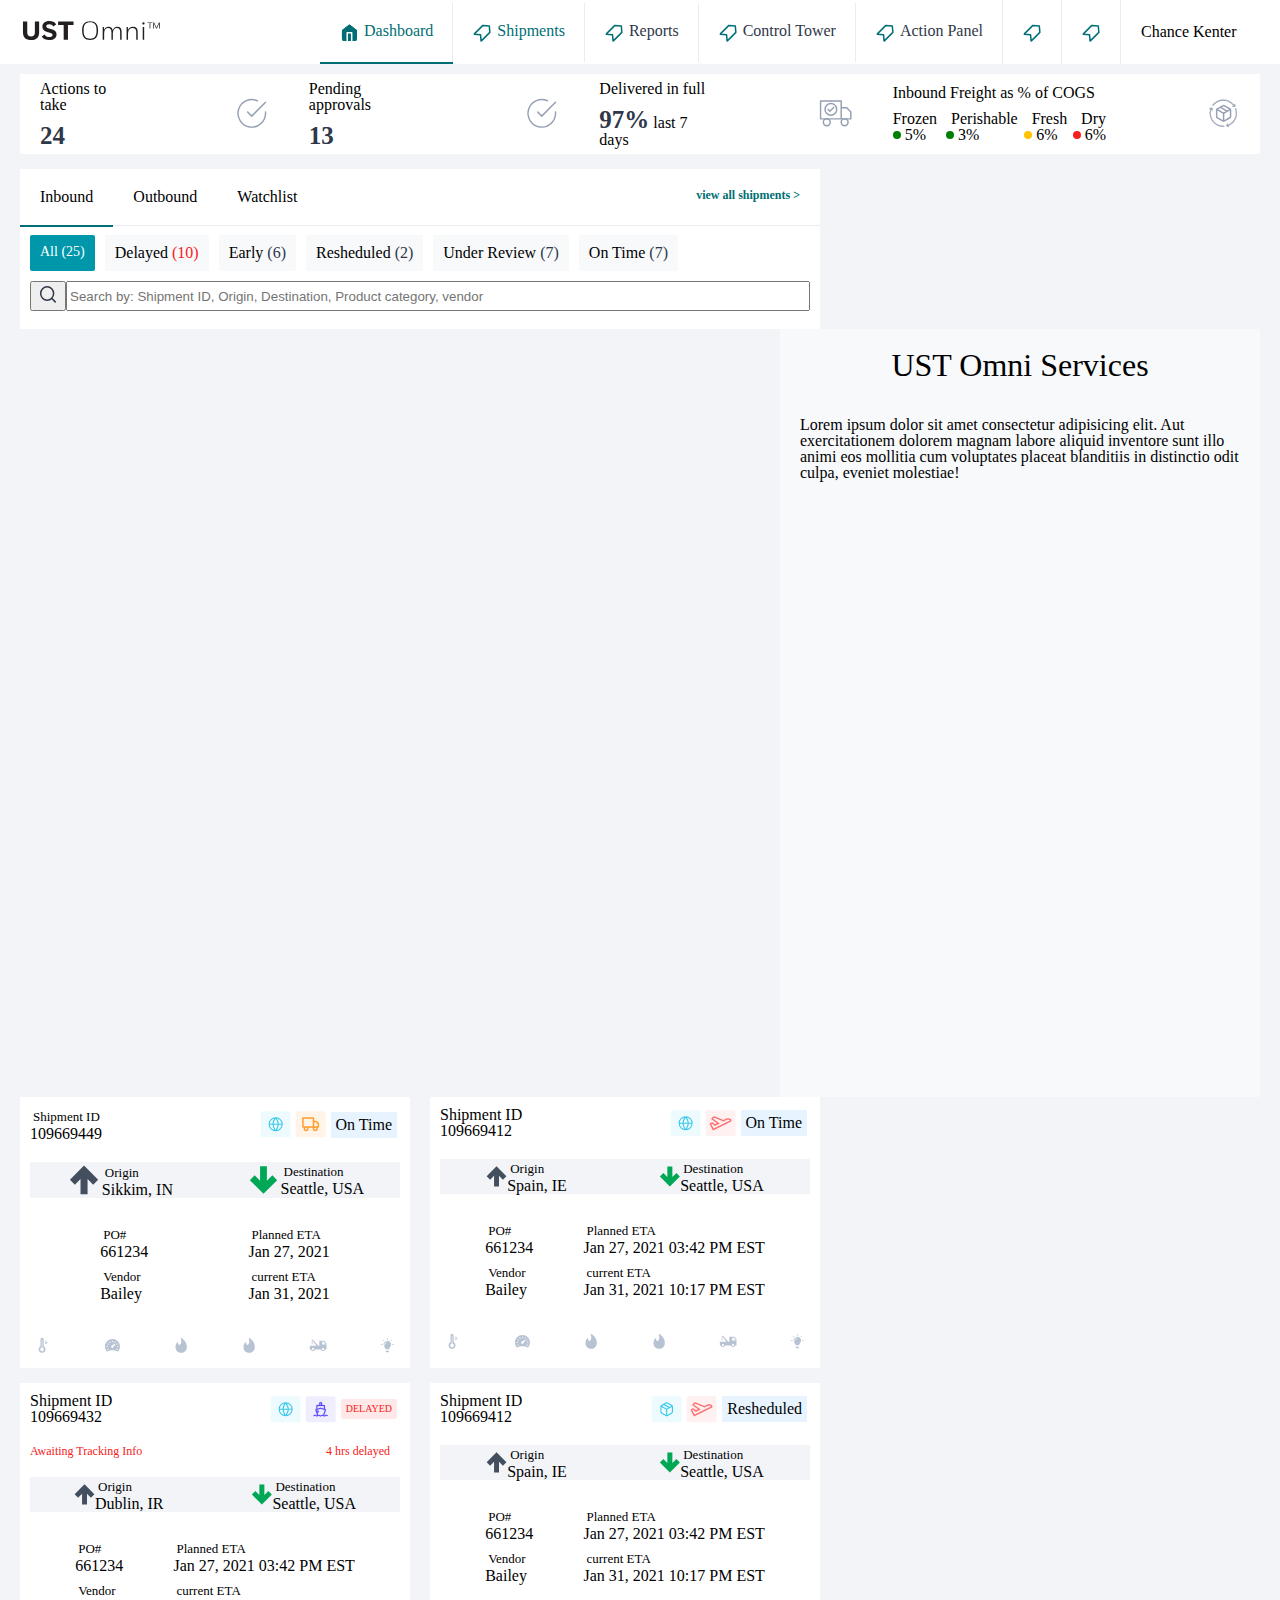
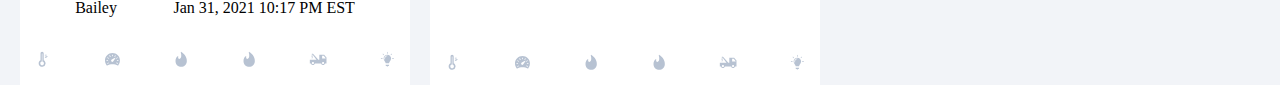
==== index.html @ 5446d331 "First Commit" ====
<!DOCTYPE html>
<html lang="en">

<head>
    <meta charset="UTF-8" />
    <meta http-equiv="X-UA-Compatible" content="IE=edge" />
    <meta name="viewport" content="width=device-width, initial-scale=1.0" />
    <title>1st Assignment</title>
    <link rel="stylesheet" href="style.css" />
</head>

<body>
    <div class="root">
        <header class="header">
            <div class="header__logo">
                <img src="./images/Logo.svg" alt="UST Omni logo" />
            </div>
            <nav class="header__dashboardlist">
                <ul>
                    <li>
                        <img src="./images/dashboard_icon.svg" alt="dashboard_icon" />
                        <a href="#">Dashboard</a>
                    </li>

                    <li>
                        <img src="./images/dashboardShipment_icon.svg" alt="shipment_icon" />
                        <a href="#">Shipments</a>
                    </li>

                    <li>
                        <img src="./images/dashboardShipment_icon.svg" alt="shipment_icon" />
                        <a href="#">Reports</a>
                    </li>

                    <li>
                        <img src="./images/dashboardShipment_icon.svg" alt="shipment_icon" />
                        <a href="#">Control Tower</a>
                    </li>

                    <li>
                        <img src="./images/dashboardShipment_icon.svg" alt="shipment_icon" />
                        <a href="#">Action Panel</a>
                    </li>
                </ul>

                <div class="header__dashboard">
                    <span><img src="./images/dashboardShipment_icon.svg" alt="shipment_icon"
              /></span>
                    <span><img src="./images/dashboardShipment_icon.svg" alt="shipment_icon"
              /></span>
                    <span class="header__dashbaordusername">Chance Kenter </span>
                </div>
            </nav>

        </header>
        <section class="main">
            <div class="status__header">
                <div class="status_action_card">
                    <div class="status__actions">
                        <p class="status__actionstotake">Actions to take</p>
                        <p class="status__actionscount"><b>24</b></p>
                    </div>
                    <div class="status__actionsimage">
                        <img src="./images/ActionsToTake.svg" alt="Actions to take" />
                    </div>
                </div>
                <div class="status__pendingApproval_card">
                    <div class="status__pendingapprovals">
                        <p class="status__pendingapprovalsText">Pending approvals</p>
                        <p class="status__pendingapprovalscount"><b>13</b></p>
                    </div>
                    <div class="status__pendingimage">
                        <img src="./images/ActionsToTake.svg" alt="Actions to take" />
                    </div>
                </div>
                <div class="status__delivered_card">
                    <div class="status__Delivered">
                        <p class="status__Delivered-in-full">Delivered in full</p>
                        <p class="status__Delivered-in-full-percentage">
                            <b>97%</b>
                            <span class="status__Delivered-last-days">last 7 days</span>
                        </p>
                    </div>
                    <div class="status__deliveredimage">
                        <img src="./images/deliveryInFull.svg" alt="Actions to take" />
                    </div>
                </div>
                <div class="status__inbound_frieght">
                    <div class="status__Inbound">
                        <p class="status__Inbound-frieght">
                            Inbound Freight as % of COGS
                        </p>


                        <div class="items">
                            <p class="status__InboundFrozen">Frozen</p>

                            <p class="status__InboundPerishable">Perishable</p>

                            <p class="status__InboundFresh">Fresh</p>

                            <p class="status__InboundDry">Dry</p>

                        </div>

                        <div class="item__percentage">
                            <p class="status__frozencolor"></p>
                            <p>5%</p>
                            <p class="status__perishablecolor"></p>
                            <p>3%</p>
                            <p class="status__freshcolor"></p>
                            <p>6%</p>
                            <p class="status__drycolor"></p>
                            <p>6%</p>


                        </div>


                    </div>
                    <div class="status__inboundimage">
                        <img src="./images/inBoundFrieght.svg" alt="Actions to take" />
                    </div>
                </div>
            </div>

            <div class="updates">
                <div class="updates__aboveWrapper">
                    <div class="updates__left">
                        <div class="updates_leftwidget">
                            <div class="updates__header">
                                <div class="updates__header-left">
                                    <div class="updates__Inbound">Inbound</div>
                                    <div class="updates__Outbound">Outbound</div>
                                    <div class="updates__Watchlist">Watchlist</div>


                                </div>
                                <div class="updates__header-right">
                                    <div class="updates__view_all_shipment">view all shipments ></div>
                                </div>
                            </div>
                            <div class="content">
                                <p>All <span>(25)</span></p>
                                <p>Delayed <span>(10)</span></p>
                                <p>Early <span>(6)</span></p>
                                <p>Resheduled <span>(2)</span></p>
                                <p>Under Review <span>(7)</span></p>
                                <p>On Time <span>(7)</span></p>

                            </div>

                            <div class="search">
                                <form action="" class="search__seachfield-box">
                                    <button type="Submit">
                                <img src="./images/searchIcon.svg" alt="search icon">
                               
                            </button>
                                    <input type="text" placeholder="Search by: Shipment ID, Origin, Destination, Product category, vendor" name="search">
                                </form>
                            </div>
                        </div>
                    </div>

                    <div class="updates__rightwidget">
                        <aside class="container-right">
                            <div class="map">
                                <h1>UST Omni Services</h1>
                                <br>
                                <p>Lorem ipsum dolor sit amet consectetur adipisicing elit. Aut exercitationem dolorem magnam labore aliquid inventore sunt illo animi eos mollitia cum voluptates placeat blanditiis in distinctio odit culpa, eveniet molestiae!</p>

                            </div>
                        </aside>
                    </div>
                </div>


                <div class="wrapper">
                    <div class="wrapper__num1">
                        <div class="wrapper__header">
                            <div class="wrapper__header-left">
                                <p>Shipment ID</p>
                                <p>109669449</p>
                            </div>
                            <div class="wrapper__headericons-right">
                                <img src="./images/global.svg" alt="global image">
                                <img src="./images/truckicon.svg" alt="truck image">
                                <p>On Time</p>
                            </div>
                        </div>
                        <div class="wrapper__main">
                            <div class="wrapper__main_Origin-Destination">
                                <div class="origin">
                                    <img src="./images/wrapper__1_arrow.svg" alt="wrapper__1_arrow">
                                    <div class="wrapper__origin">
                                        <p>Origin</p>
                                        <p> Sikkim, IN</p>
                                    </div>
                                </div>

                                <div class="destination">
                                    <img src="./images/Wrapper1_destinationarrow.svg" alt="Wrapper1_destination-arrow">

                                    <div class="wrapper__destination">
                                        <p>Destination</p>
                                        <p> Seattle, USA</p>
                                    </div>
                                </div>
                            </div>
                            <div class="wrapper__mainDetails">
                                <div class="wrapper__main_Po_Vendordetails">
                                    <div class="poNumber">
                                        <p>PO#</p>
                                        <p>661234</p>
                                    </div>
                                    <div class="vendorname">
                                        <p>Vendor</p>
                                        <p>Bailey</p>
                                    </div>
                                </div>
                                <div class="wrapper__main_plannedETAdetails">
                                    <div class="plannedETA">
                                        <p>Planned ETA</p>
                                        <p>Jan 27, 2021</p>
                                    </div>
                                    <div class="currentETA">
                                        <p>current ETA</p>
                                        <p>Jan 31, 2021</p>
                                    </div>
                                </div>
                            </div>
                            <div class="wrapper__sub-logos">
                                <img src="./images/wrapper1/icon_Fire.svg" alt="icon fire pic">
                                <img src="./images/wrapper1/meter.svg" alt="icon fire pic">
                                <img src="./images/wrapper1/fire.svg" alt="icon fire pic">
                                <img src="./images/wrapper1/fire.svg" alt="icon fire pic">
                                <img src="./images/wrapper1/JCB.svg" alt="icon fire pic">
                                <img src="./images/wrapper1/bulb.svg" alt="icon fire pic">
                            </div>
                        </div>
                    </div>
                    <div class="wrapper__num2">
                        <div class="wrapper__header num2">
                            <div class="wrapper__header-left num2">
                                <p>Shipment ID</p>
                                <p>109669412</p>
                            </div>
                            <div class="wrapper__headericons-right num2">
                                <img src="./images/global.svg" alt="global image">
                                <img src="./images/aeroplane symbol.svg" alt="truck image">
                                <p>On Time</p>
                            </div>
                        </div>
                        <div class="wrapper__main num2">
                            <div class="wrapper__main_Origin-Destination num2">
                                <div class="origin num2">
                                    <img src="./images/wrapper__1_arrow.svg" alt="wrapper__1_arrow">
                                    <div class="wrapper__origin num2">
                                        <p>Origin</p>
                                        <p> Spain, IE</p>
                                    </div>
                                </div>

                                <div class="destination num2">
                                    <img src="./images/Wrapper1_destinationarrow.svg" alt="Wrapper1_destination-arrow">

                                    <div class="wrapper__destination num2">
                                        <p>Destination</p>
                                        <p> Seattle, USA</p>
                                    </div>
                                </div>
                            </div>
                            <div class="wrapper__mainDetails num2">
                                <div class="wrapper__main_Po_Vendordetails num2">
                                    <div class="poNumber num2">
                                        <p>PO#</p>
                                        <p>661234</p>
                                    </div>
                                    <div class="vendorname num2">
                                        <p>Vendor</p>
                                        <p>Bailey</p>
                                    </div>
                                </div>
                                <div class="wrapper__main_plannedETAdetails num2">
                                    <div class="plannedETA num2">
                                        <p>Planned ETA</p>
                                        <p>Jan 27, 2021 03:42 PM EST</p>
                                    </div>
                                    <div class="currentETA num2">
                                        <p>current ETA</p>
                                        <p>Jan 31, 2021 10:17 PM EST</p>
                                    </div>
                                </div>
                            </div>
                            <div class="wrapper__sub-logos num2">
                                <img src="./images/wrapper1/icon_Fire.svg" alt="icon fire pic">
                                <img src="./images/wrapper1/meter.svg" alt="icon fire pic">
                                <img src="./images/wrapper1/fire.svg" alt="icon fire pic">
                                <img src="./images/wrapper1/fire.svg" alt="icon fire pic">
                                <img src="./images/wrapper1/JCB.svg" alt="icon fire pic">
                                <img src="./images/wrapper1/bulb.svg" alt="icon fire pic">
                            </div>
                        </div>
                    </div>
                </div>
                <div class="wrapper__b">
                    <div class="wrapper__num3">
                        <div class="wrapper__header num3">
                            <div class="wrapper__header-left num3">
                                <p>Shipment ID</p>
                                <p>109669432</p>


                            </div>
                            <div class="wrapper__headericons-right num3">
                                <img src="./images/global.svg" alt="global image">
                                <img src="./images/wrapper3__fire-global.svg" alt="truck image">
                                <p>DELAYED</p>
                            </div>
                        </div>
                        <div class="trackingStatus">
                            <div class="trackinginfo">
                                Awaiting Tracking Info
                            </div>
                            <div class="delayTime">
                                4 hrs delayed
                            </div>
                        </div>
                        <div class="wrapper__main num3">
                            <div class="wrapper__main_Origin-Destination num3">
                                <div class="origin num3">
                                    <img src="./images/wrapper__1_arrow.svg" alt="wrapper__1_arrow">
                                    <div class="wrapper__origin num3">
                                        <p>Origin</p>
                                        <p> Dublin, IR</p>
                                    </div>
                                </div>

                                <div class="destination num3">
                                    <img src="./images/Wrapper1_destinationarrow.svg" alt="Wrapper1_destination-arrow">

                                    <div class="wrapper__destination num3">
                                        <p>Destination</p>
                                        <p> Seattle, USA</p>
                                    </div>
                                </div>
                            </div>
                            <div class="wrapper__mainDetails num3">
                                <div class="wrapper__main_Po_Vendordetails num3">
                                    <div class="poNumber num3">
                                        <p>PO#</p>
                                        <p>661234</p>
                                    </div>
                                    <div class="vendorname num3">
                                        <p>Vendor</p>
                                        <p>Bailey</p>
                                    </div>
                                </div>
                                <div class="wrapper__main_plannedETAdetails num3">
                                    <div class="plannedETA num3">
                                        <p>Planned ETA</p>
                                        <p>Jan 27, 2021 03:42 PM EST</p>
                                    </div>
                                    <div class="currentETA num3">
                                        <p>current ETA</p>
                                        <p>Jan 31, 2021 10:17 PM EST</p>
                                    </div>
                                </div>
                            </div>
                            <div class="wrapper__sub-logos num3">
                                <img src="./images/wrapper1/icon_Fire.svg" alt="icon fire pic">
                                <img src="./images/wrapper1/meter.svg" alt="icon fire pic">
                                <img src="./images/wrapper1/fire.svg" alt="icon fire pic">
                                <img src="./images/wrapper1/fire.svg" alt="icon fire pic">
                                <img src="./images/wrapper1/JCB.svg" alt="icon fire pic">
                                <img src="./images/wrapper1/bulb.svg" alt="icon fire pic">
                            </div>
                        </div>
                    </div>
                    <div class="wrapper__num4">
                        <div class="wrapper__header num4">
                            <div class="wrapper__header-left num4">
                                <p>Shipment ID</p>
                                <p>109669412</p>
                            </div>
                            <div class="wrapper__headericons-right num4">
                                <img src="./images/wrapper4__global.svg" alt="global image">
                                <img src="./images/aeroplane symbol.svg" alt="truck image">
                                <p>Resheduled</p>
                            </div>
                        </div>
                        <div class="wrapper__main num4">
                            <div class="wrapper__main_Origin-Destination num4">
                                <div class="origin num4">
                                    <img src="./images/wrapper__1_arrow.svg" alt="wrapper__1_arrow">
                                    <div class="wrapper__origin num4">
                                        <p>Origin</p>
                                        <p> Spain, IE</p>
                                    </div>
                                </div>

                                <div class="destination num4">
                                    <img src="./images/Wrapper1_destinationarrow.svg" alt="Wrapper1_destination-arrow">

                                    <div class="wrapper__destination num4">
                                        <p>Destination</p>
                                        <p> Seattle, USA</p>
                                    </div>
                                </div>
                            </div>
                            <div class="wrapper__mainDetails num4">
                                <div class="wrapper__main_Po_Vendordetails num4">
                                    <div class="poNumber num4">
                                        <p>PO#</p>
                                        <p>661234</p>
                                    </div>
                                    <div class="vendorname num4">
                                        <p>Vendor</p>
                                        <p>Bailey</p>
                                    </div>
                                </div>
                                <div class="wrapper__main_plannedETAdetails num4">
                                    <div class="plannedETA num4">
                                        <p>Planned ETA</p>
                                        <p>Jan 27, 2021 03:42 PM EST</p>
                                    </div>
                                    <div class="currentETA num4">
                                        <p>current ETA</p>
                                        <p>Jan 31, 2021 10:17 PM EST</p>
                                    </div>
                                </div>
                            </div>
                            <div class="wrapper__sub-logos num4">
                                <img src="./images/wrapper1/icon_Fire.svg" alt="icon fire pic">
                                <img src="./images/wrapper1/meter.svg" alt="icon fire pic">
                                <img src="./images/wrapper1/fire.svg" alt="icon fire pic">
                                <img src="./images/wrapper1/fire.svg" alt="icon fire pic">
                                <img src="./images/wrapper1/JCB.svg" alt="icon fire pic">
                                <img src="./images/wrapper1/bulb.svg" alt="icon fire pic">
                            </div>
                        </div>
                    </div>






















                </div>

















        </section>
        </div>
</body>

</html>
---- style.css ----
/* http://meyerweb.com/eric/tools/css/reset/ 
   v2.0 | 20110126
   License: none (public domain)
*/

html,
body,
div,
span,
applet,
object,
iframe,
h1,
h2,
h3,
h4,
h5,
h6,
p,
blockquote,
pre,
a,
abbr,
acronym,
address,
big,
cite,
code,
del,
dfn,
em,
img,
ins,
kbd,
q,
s,
samp,
small,
strike,
strong,
sub,
sup,
tt,
var,
b,
u,
i,
center,
dl,
dt,
dd,
ol,
ul,
li,
fieldset,
form,
label,
legend,
table,
caption,
tbody,
tfoot,
thead,
tr,
th,
td,
article,
aside,
canvas,
details,
embed,
figure,
figcaption,
footer,
header,
hgroup,
menu,
nav,
output,
ruby,
section,
summary,
time,
mark,
audio,
video {
    margin: 0;
    padding: 0;
    border: 0;
    font-size: 100%;
    font: inherit;
    vertical-align: baseline;
}


/* HTML5 display-role reset for older browsers */

article,
aside,
details,
figcaption,
figure,
footer,
header,
hgroup,
menu,
nav,
section {
    display: block;
}

body {
    line-height: 1;
}

ol,
ul {
    list-style: none;
}

blockquote,
q {
    quotes: none;
}

blockquote:before,
blockquote:after,
q:before,
q:after {
    content: "";
    content: none;
}

table {
    border-collapse: collapse;
    border-spacing: 0;
}

body {
    background-color: #f2f4f8;
}

header.header {
    display: flex;
    height: 4rem;
    /* border: 1px solid red; */
    background-color: #ffffff;
    align-items: center;
    padding-left: 20px;
    padding-right: 20px;
}

section.main {
    height: calc(100vh - 4rem);
    margin: 0 20px 0 20px;
}

.header__dashboardlist ul {
    list-style-type: none;
    display: flex;
    align-items: center;
    height: 100%;
}

.header__logo {
    width: 300px;
}

.header__logo img {
    width: 143px;
    height: 20px;
}

.header__dashboardlist ul li {
    padding: 20px;
    box-shadow: -1px 0 0 0 #e9edf2;
    text-align: center;
    display: flex;
}

.header__dashboardlist ul>:nth-child(1) {
    box-shadow: 0 2px 0 0 #006e74;
}

.header__dashboardlist ul li a {
    text-decoration: none;
    margin-left: 5px;
}

.header__dashboardlist ul> :nth-child(1) a,
.header__dashboardlist ul> :nth-child(2) a {
    color: #006e74;
}

.header__dashboardlist ul> :nth-child(3) a,
.header__dashboardlist ul> :nth-child(4) a,
.header__dashboardlist ul> :nth-child(5) a {
    color: #2f3749;
}

.header__dashboard {
    height: 100%;
    display: flex;
}

.header__dashboard span {
    align-items: center;
    display: flex;
    justify-content: space-around;
    padding: 20px;
    box-shadow: -1px 0 0 0 #e9edf2;
}

.header nav {
    align-items: center;
    width: calc(100% - 300px);
    height: 100%;
    display: flex;
}

article.main {
    margin-left: 20px;
    margin-right: 20px;
}

.status {
    margin-top: 15px;
    /* border: 1px solid red; */
}

.status__header {
    display: flex;
    justify-content: space-between;
    height: 5rem;
    margin: 10px 0 0 0;
}

.status__header>div {
    display: flex;
    background-color: #ffffff;
    align-items: center;
    /* border: 1px solid red; */
    height: 100%;
}

.status__header>div> :nth-child(1) {
    padding-right: 100px;
    margin-left: 20px;
}

.status__header>div> :nth-child(2) {
    padding-right: 20px;
}

.status__inbound_freight {
    display: flex;
}

.status__header>div> :nth-child(1)> :nth-child(1) {
    padding-bottom: 10px;
}

.status__header b {
    font-weight: bold;
    font-size: 25px;
    color: #2f3749;
}

.status__header div {
    /* display: flex;
    justify-content: space-between;
    align-items: center;
    width: 20rem;
    background-color: #ffffff;
    border: 1px solid red; */
}

.status__actions div {
    /* display: flex;
    justify-content: flex-start; */
    margin: 10px 0 0 10px;
    width: 10rem;
}

.status__header img {
    width: 34px;
    height: 34px;
}

.items {
    display: flex;
    justify-content: space-between;
}

.item__percentage {
    display: flex;
    /* justify-content: space-between; */
}

.status__frozencolor {
    width: 8px;
    height: 8px;
    margin: 4px 4px 4px 0;
    background-color: green;
    border-radius: 5px;
}

.item__percentage>:nth-child(2) {
    margin-right: 20px;
}

.status__perishablecolor {
    width: 8px;
    height: 8px;
    margin: 4px 4px 4px 0;
    background-color: green;
    border-radius: 5px;
}

.item__percentage>:nth-child(4) {
    margin-right: 45px;
}

.status__freshcolor {
    width: 8px;
    height: 8px;
    margin: 4px 4px 4px 0;
    background-color: #ffc300;
    border-radius: 5px;
}

.item__percentage>:nth-child(6) {
    margin-right: 15px;
}

.status__drycolor {
    width: 8px;
    height: 8px;
    margin: 4px 4px 4px 0;
    background-color: #f62020;
    border-radius: 5px;
}

.updates {
    margin: 15px 0 0 0;
}

.updates__aboveWrapper {
    height: 10rem;
}

.updates__left {
    margin: 0 20px 0 0;
    float: left;
    width: 50rem;
    height: 10rem;
    display: flex;
}

.updates_leftwidget {
    width: 50rem;
    height: 100%;
    background-color: #ffffff;
    /* border: 1px solid red; */
}

.updates__rightwidget {
    float: right;
    /* border: 2px solid blue; */
}

.updates__header {
    display: flex;
    justify-content: space-between;
    box-shadow: 0 1px 0 0 #e9edf2;
}

.updates__header>div div {
    padding: 20px;
}

.updates__header-left {
    display: flex;
}

.updates__header-right {
    font-size: 12px;
    font-weight: 700;
    color: #006e74;
}

.updates__header-left>:nth-child(1) {
    box-shadow: 0 2px 0 0 #006e74;
}

.container-right {
    background-color: #ffffff;
    float: right;
    width: 30rem;
    height: 48rem;
    background-color: #f8f9fb;
}

.content {
    display: flex;
    margin-top: 10px;
}

.content p {
    padding: 10px;
    margin-left: 5px;
    margin-right: 5px;
    border-radius: 2px;
    background-color: #f8f9fb;
}

.content>:nth-child(1) {
    font-size: 14px;
    font-weight: 500;
    background-color: #0097ab;
    border-radius: 2px;
    margin-left: 10px;
    color: white;
}

.content>:nth-child(1) span {
    color: white;
}

.content>:nth-child(2) span {
    color: #f62020;
}

.content span {
    color: #2f3749;
}

.search form {
    display: flex;
    background-color: #f8f9fb;
    margin: 10px 10px 10px 10px;
    outline: none;
    border-radius: 2px;
}

.search input {
    width: 100%;
}

.map h1 {
    font-size: 32px;
    display: flex;
    flex-direction: column;
    align-items: center;
    margin-top: 20px;
}

.map p {
    margin: 20px;
}

.wrapper {
    margin-top: 15px;
    clear: left;
    width: 50rem;
    display: flex;
}

.wrapper__num1 {
    float: left;
    margin-right: 10px;
    width: 50%;
    padding: 10px;
    background-color: #ffffff;
}

.wrapper__num1 .wrapper__header {
    display: flex;
    justify-content: space-between;
    margin-bottom: 20px;
}

.wrapper__num1 .wrapper__header-left>:nth-child(1),
.wrapper__origin>:nth-child(1),
.wrapper__destination>:nth-child(1),
.poNumber>:nth-child(1),
.vendorname>:nth-child(1),
.plannedETA>:nth-child(1),
.currentETA>:nth-child(1) {
    font-size: 13px;
    margin: 3px;
}

.wrapper__num2 {
    width: 50%;
    float: right;
    margin-left: 10px;
    padding: 10px;
    background-color: #ffffff;
}

.wrapper__num2 .wrapper__header {
    display: flex;
    justify-content: space-between;
}

.wrapper__headericons-right,
.wrapper__headericons-right.num3 {
    display: flex;
    justify-content: space-around;
    align-items: center;
}

.wrapper__headericons-right img {
    padding: 2px;
}

.wrapper__headericons-right p {
    margin: 3px;
    background-color: #e7f4ff;
    padding: 5px;
}

.wrapper__num1 .origin>img {
    height: 30px;
    width: 30px;
    margin: 3px;
}

.wrapper__main_Origin-Destination,
.wrapper__main_Origin-Destination.num3,
.wrapper__main_Origin-Destination.num2,
.wrapper__main_Origin-Destination.num4 {
    display: flex;
    justify-content: space-around;
    background-color: #f2f4f8;
    align-items: center;
}

.origin {
    display: flex;
    align-items: center;
}

.destination {
    display: flex;
}

.wrapper__num1 .destination>img {
    height: 30px;
    width: 30px;
    margin: 3px;
}

.wrapper__mainDetails {
    display: flex;
    justify-content: space-around;
    margin: 20px;
}

.wrapper__mainDetails>:nth-child(1) div,
.wrapper__mainDetails>:nth-child(2) div {
    margin: 10px;
}

.wrapper__b {
    margin-top: 15px;
    clear: left;
    width: 50rem;
    display: flex;
}

.wrapper__num3 {
    float: left;
    margin-right: 10px;
    width: 50%;
    padding: 10px;
    background-color: #ffffff;
}

.wrapper__num4 {
    float: right;
    margin-left: 10px;
    width: 50%;
    padding: 10px;
    background-color: #ffffff;
}

.wrapper__header.num3,
.wrapper__header.num4,
.wrapper__header.num2 {
    display: flex;
    justify-content: space-between;
    margin-bottom: 20px;
}

.wrapper__headericons-right.num3 p {
    background-color: rgba(246, 32, 32, 0.1);
    color: #f62020;
    border-radius: 2px;
    font-size: 10PX;
    padding: 5px;
}

.trackingStatus {
    display: flex;
    justify-content: space-between;
    margin-right: 10px;
    font-size: 12px;
    margin-bottom: 20px;
    color: #f62020;
}

.wrapper__sub-logos {
    display: flex;
    justify-content: space-between;
}

.wrapper__sub-logos.num4 {
    margin-top: 55px;
}
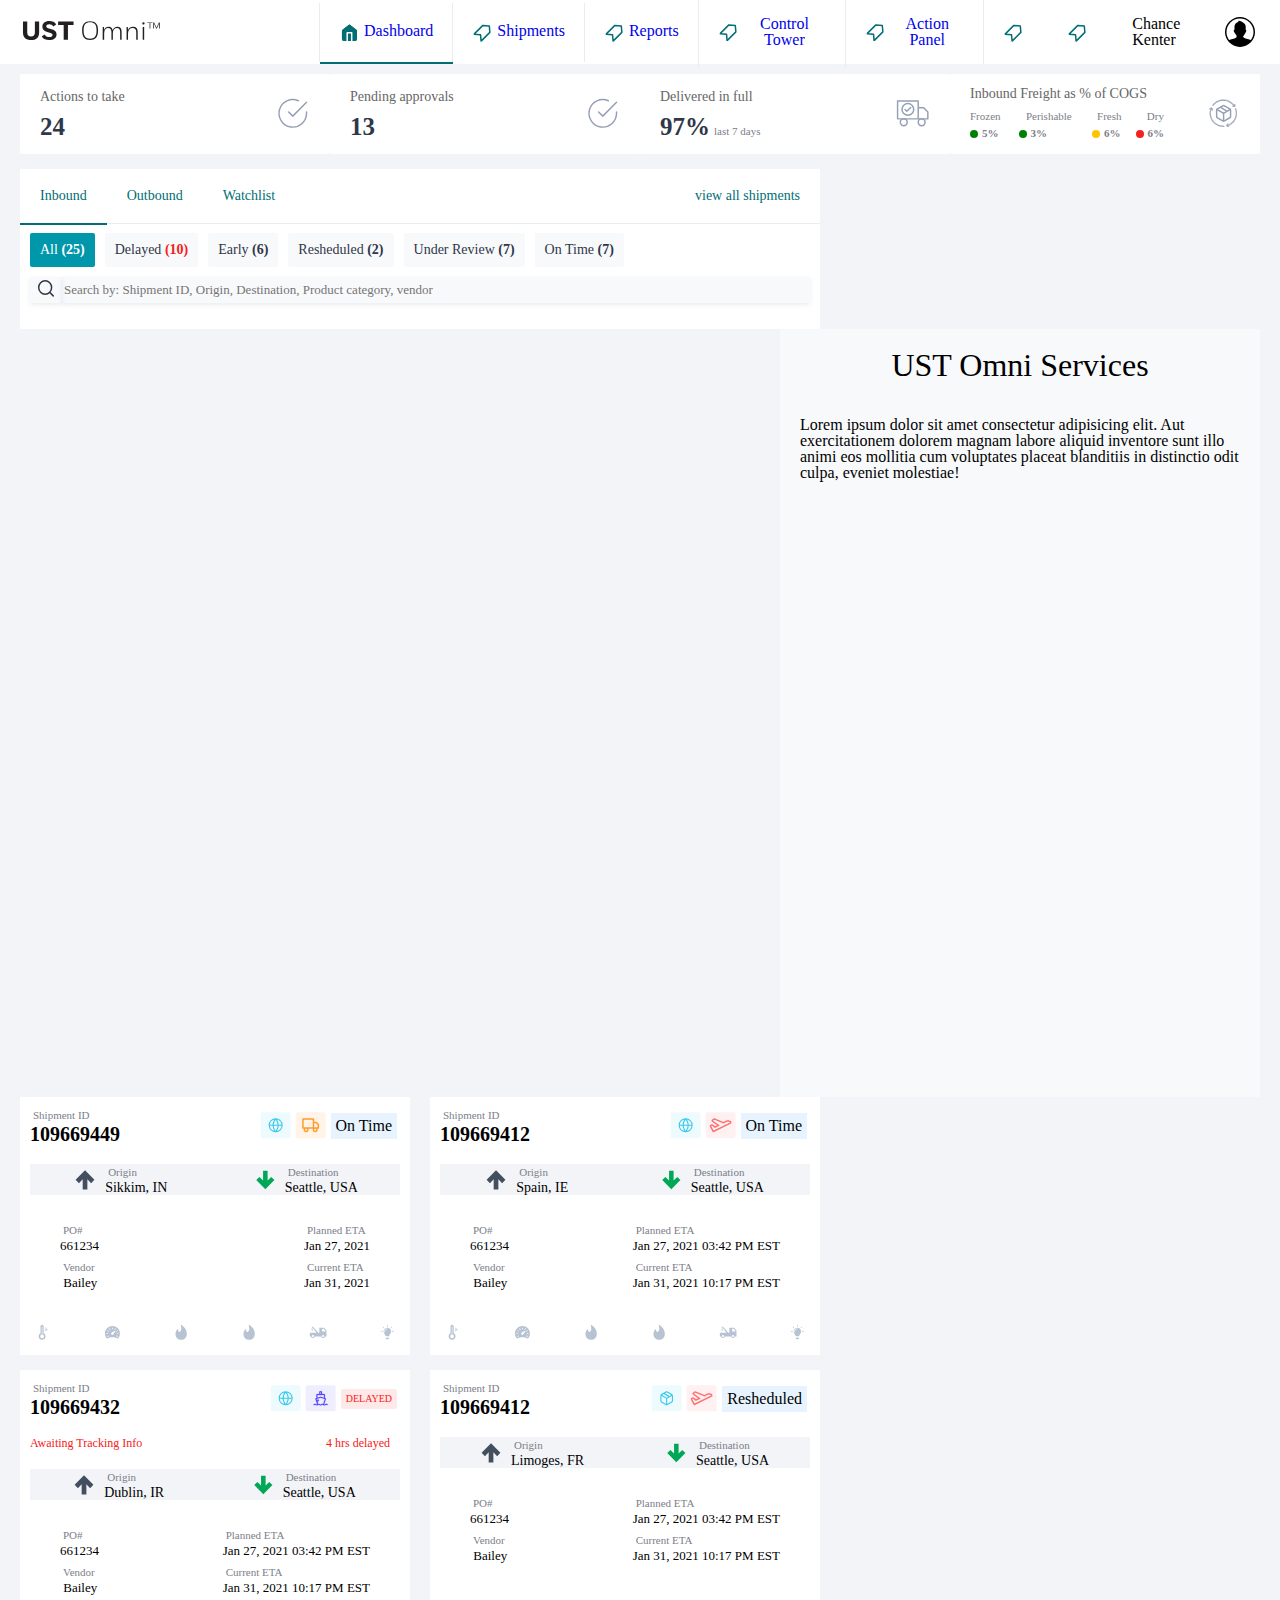
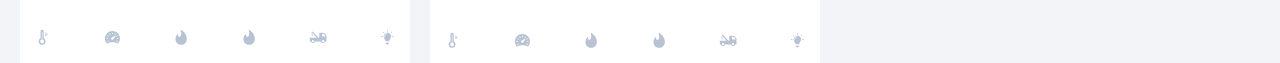
==== commit 6e70ae77: "Updated changes" ====
--- a/index.html
+++ b/index.html
@@ -16,43 +16,65 @@
                 <img src="./images/Logo.svg" alt="UST Omni logo" />
             </div>
             <nav class="header__dashboardlist">
+
                 <ul>
-                    <li>
-                        <img src="./images/dashboard_icon.svg" alt="dashboard_icon" />
-                        <a href="#">Dashboard</a>
-                    </li>
-
-                    <li>
-                        <img src="./images/dashboardShipment_icon.svg" alt="shipment_icon" />
-                        <a href="#">Shipments</a>
-                    </li>
-
-                    <li>
-                        <img src="./images/dashboardShipment_icon.svg" alt="shipment_icon" />
-                        <a href="#">Reports</a>
-                    </li>
-
-                    <li>
-                        <img src="./images/dashboardShipment_icon.svg" alt="shipment_icon" />
-                        <a href="#">Control Tower</a>
-                    </li>
-
-                    <li>
-                        <img src="./images/dashboardShipment_icon.svg" alt="shipment_icon" />
-                        <a href="#">Action Panel</a>
-                    </li>
+
+
+                    <a href="https://www.google.com/">
+                        <li><img src="./images/dashboard_icon.svg" alt="dashboard_icon" />
+
+                            <div>Dashboard</div>
+                        </li>
+                    </a>
+
+
+                    <a href="https://www.google.com/">
+                        <li>
+
+                            <img src="./images/dashboardShipment_icon.svg" alt="shipment_icon" />
+                            <div>Shipments</div>
+                        </li>
+                    </a>
+
+
+                    <a href="https://www.google.com/">
+                        <li>
+
+                            <img src="./images/dashboardShipment_icon.svg" alt="shipment_icon" />
+                            <div>Reports</div>
+                        </li>
+                    </a>
+
+                    <a href="https://www.google.com/">
+                        <li>
+
+                            <img src="./images/dashboardShipment_icon.svg" alt="shipment_icon" />
+                            <div>Control Tower</div>
+                        </li>
+                    </a>
+
+
+                    <a href="https://www.google.com/">
+                        <li>
+
+                            <img src="./images/dashboardShipment_icon.svg" alt="shipment_icon" />
+                            <div>Action Panel</div>
+                        </li>
+                    </a>
+
+                    </a>
                 </ul>
 
                 <div class="header__dashboard">
-                    <span><img src="./images/dashboardShipment_icon.svg" alt="shipment_icon"
-              /></span>
-                    <span><img src="./images/dashboardShipment_icon.svg" alt="shipment_icon"
-              /></span>
+                    <span><img src="./images/dashboardShipment_icon.svg" alt="shipment_icon" /></span>
+                    <span><img src="./images/dashboardShipment_icon.svg" alt="shipment_icon" /></span>
                     <span class="header__dashbaordusername">Chance Kenter </span>
+                    <img src="./images/user-profile.svg" alt="user profile">
                 </div>
             </nav>
 
         </header>
+
         <section class="main">
             <div class="status__header">
                 <div class="status_action_card">
@@ -130,33 +152,36 @@
                         <div class="updates_leftwidget">
                             <div class="updates__header">
                                 <div class="updates__header-left">
-                                    <div class="updates__Inbound">Inbound</div>
-                                    <div class="updates__Outbound">Outbound</div>
-                                    <div class="updates__Watchlist">Watchlist</div>
+                                    <a href="https://www.google.com/" class="updates__Inbound">Inbound</a>
+                                    <a href="https://www.google.com/" class="updates__Outbound">Outbound</a>
+                                    <a href="https://www.google.com/" class="updates__Watchlist">Watchlist</a>
 
 
                                 </div>
                                 <div class="updates__header-right">
-                                    <div class="updates__view_all_shipment">view all shipments ></div>
+                                    <a href="https://www.google.com/" class="updates__view_all_shipment">view all
+                                        shipments </a>
                                 </div>
                             </div>
                             <div class="content">
-                                <p>All <span>(25)</span></p>
-                                <p>Delayed <span>(10)</span></p>
-                                <p>Early <span>(6)</span></p>
-                                <p>Resheduled <span>(2)</span></p>
-                                <p>Under Review <span>(7)</span></p>
-                                <p>On Time <span>(7)</span></p>
+                                <a>All <span>(25)</span></a>
+                                <a>Delayed <span>(10)</span></a>
+                                <a>Early <span>(6)</span></a>
+                                <a>Resheduled <span>(2)</span></a>
+                                <a>Under Review <span>(7)</span></a>
+                                <a>On Time <span>(7)</span></a>
 
                             </div>
 
                             <div class="search">
                                 <form action="" class="search__seachfield-box">
                                     <button type="Submit">
-                                <img src="./images/searchIcon.svg" alt="search icon">
-                               
-                            </button>
-                                    <input type="text" placeholder="Search by: Shipment ID, Origin, Destination, Product category, vendor" name="search">
+                                        <img src="./images/searchIcon.svg" alt="search icon">
+
+                                    </button>
+                                    <input type="text"
+                                        placeholder="Search by: Shipment ID, Origin, Destination, Product category, vendor"
+                                        name="search">
                                 </form>
                             </div>
                         </div>
@@ -167,7 +192,9 @@
                             <div class="map">
                                 <h1>UST Omni Services</h1>
                                 <br>
-                                <p>Lorem ipsum dolor sit amet consectetur adipisicing elit. Aut exercitationem dolorem magnam labore aliquid inventore sunt illo animi eos mollitia cum voluptates placeat blanditiis in distinctio odit culpa, eveniet molestiae!</p>
+                                <p>Lorem ipsum dolor sit amet consectetur adipisicing elit. Aut exercitationem dolorem
+                                    magnam labore aliquid inventore sunt illo animi eos mollitia cum voluptates placeat
+                                    blanditiis in distinctio odit culpa, eveniet molestiae!</p>
 
                             </div>
                         </aside>
@@ -215,7 +242,7 @@
                                     </div>
                                     <div class="vendorname">
                                         <p>Vendor</p>
-                                        <p>Bailey</p>
+                                        <p>&nbsp;Bailey</p>
                                     </div>
                                 </div>
                                 <div class="wrapper__main_plannedETAdetails">
@@ -224,7 +251,7 @@
                                         <p>Jan 27, 2021</p>
                                     </div>
                                     <div class="currentETA">
-                                        <p>current ETA</p>
+                                        <p>Current ETA</p>
                                         <p>Jan 31, 2021</p>
                                     </div>
                                 </div>
@@ -278,7 +305,7 @@
                                     </div>
                                     <div class="vendorname num2">
                                         <p>Vendor</p>
-                                        <p>Bailey</p>
+                                        <p>&nbsp;Bailey</p>
                                     </div>
                                 </div>
                                 <div class="wrapper__main_plannedETAdetails num2">
@@ -287,7 +314,7 @@
                                         <p>Jan 27, 2021 03:42 PM EST</p>
                                     </div>
                                     <div class="currentETA num2">
-                                        <p>current ETA</p>
+                                        <p>Current ETA</p>
                                         <p>Jan 31, 2021 10:17 PM EST</p>
                                     </div>
                                 </div>
@@ -353,7 +380,7 @@
                                     </div>
                                     <div class="vendorname num3">
                                         <p>Vendor</p>
-                                        <p>Bailey</p>
+                                        <p>&nbsp;Bailey</p>
                                     </div>
                                 </div>
                                 <div class="wrapper__main_plannedETAdetails num3">
@@ -362,7 +389,7 @@
                                         <p>Jan 27, 2021 03:42 PM EST</p>
                                     </div>
                                     <div class="currentETA num3">
-                                        <p>current ETA</p>
+                                        <p>Current ETA</p>
                                         <p>Jan 31, 2021 10:17 PM EST</p>
                                     </div>
                                 </div>
@@ -395,7 +422,7 @@
                                     <img src="./images/wrapper__1_arrow.svg" alt="wrapper__1_arrow">
                                     <div class="wrapper__origin num4">
                                         <p>Origin</p>
-                                        <p> Spain, IE</p>
+                                        <p> Limoges, FR</p>
                                     </div>
                                 </div>
 
@@ -416,7 +443,7 @@
                                     </div>
                                     <div class="vendorname num4">
                                         <p>Vendor</p>
-                                        <p>Bailey</p>
+                                        <p>&nbsp;Bailey</p>
                                     </div>
                                 </div>
                                 <div class="wrapper__main_plannedETAdetails num4">
@@ -425,7 +452,7 @@
                                         <p>Jan 27, 2021 03:42 PM EST</p>
                                     </div>
                                     <div class="currentETA num4">
-                                        <p>current ETA</p>
+                                        <p>Current ETA</p>
                                         <p>Jan 31, 2021 10:17 PM EST</p>
                                     </div>
                                 </div>
@@ -467,21 +494,8 @@
 
 
 
-
-
-
-
-
-
-
-
-
-
-
-
-
         </section>
-        </div>
+    </div>
 </body>
 
 </html>--- a/style.css
+++ b/style.css
@@ -84,14 +84,13 @@
 mark,
 audio,
 video {
-    margin: 0;
-    padding: 0;
-    border: 0;
-    font-size: 100%;
-    font: inherit;
-    vertical-align: baseline;
-}
-
+  margin: 0;
+  padding: 0;
+  border: 0;
+  font-size: 100%;
+  font: inherit;
+  vertical-align: baseline;
+}
 
 /* HTML5 display-role reset for older browsers */
 
@@ -106,168 +105,232 @@
 menu,
 nav,
 section {
-    display: block;
+  display: block;
 }
 
 body {
-    line-height: 1;
+  line-height: 1;
 }
 
 ol,
 ul {
-    list-style: none;
+  list-style: none;
 }
 
 blockquote,
 q {
-    quotes: none;
+  quotes: none;
 }
 
 blockquote:before,
 blockquote:after,
 q:before,
 q:after {
-    content: "";
-    content: none;
+  content: "";
+  content: none;
 }
 
 table {
-    border-collapse: collapse;
-    border-spacing: 0;
+  border-collapse: collapse;
+  border-spacing: 0;
 }
 
 body {
-    background-color: #f2f4f8;
+  background-color: #f2f4f8;
 }
 
 header.header {
-    display: flex;
-    height: 4rem;
-    /* border: 1px solid red; */
-    background-color: #ffffff;
-    align-items: center;
-    padding-left: 20px;
-    padding-right: 20px;
+  display: flex;
+  height: 4rem;
+  /* border: 1px solid red; */
+  background-color: #ffffff;
+  align-items: center;
+  padding-left: 20px;
+  padding-right: 20px;
 }
 
 section.main {
-    height: calc(100vh - 4rem);
-    margin: 0 20px 0 20px;
-}
-
+  height: calc(100vh - 4rem);
+  padding: 0 20px 0 20px;
+}
+
+.header__dashboardlist {
+  justify-content: space-between;
+}
+
+.header__dashboardlist img {
+  margin-right: 5px;
+}
 .header__dashboardlist ul {
-    list-style-type: none;
-    display: flex;
-    align-items: center;
-    height: 100%;
+  list-style-type: none;
+  display: flex;
+  align-items: center;
+  height: 100%;
 }
 
 .header__logo {
-    width: 300px;
+  width: 300px;
 }
 
 .header__logo img {
-    width: 143px;
-    height: 20px;
+  width: 143px;
+  height: 20px;
 }
 
 .header__dashboardlist ul li {
-    padding: 20px;
-    box-shadow: -1px 0 0 0 #e9edf2;
-    text-align: center;
-    display: flex;
-}
-
-.header__dashboardlist ul>:nth-child(1) {
-    box-shadow: 0 2px 0 0 #006e74;
+  padding: 20px;
+  box-shadow: -1px 0 0 0 #e9edf2;
+  text-align: center;
+  display: flex;
+}
+
+.header__dashboardlist ul > :nth-child(1) {
+  box-shadow: 0 2px 0 0 #006e74;
 }
 
 .header__dashboardlist ul li a {
-    text-decoration: none;
-    margin-left: 5px;
-}
-
-.header__dashboardlist ul> :nth-child(1) a,
-.header__dashboardlist ul> :nth-child(2) a {
-    color: #006e74;
-}
-
-.header__dashboardlist ul> :nth-child(3) a,
-.header__dashboardlist ul> :nth-child(4) a,
-.header__dashboardlist ul> :nth-child(5) a {
-    color: #2f3749;
+  text-decoration: none;
+  margin-left: 5px;
+}
+
+.header__dashboardlist ul > :nth-child(1) a,
+.header__dashboardlist ul > :nth-child(2) a {
+  color: #006e74;
+}
+
+.header__dashboardlist ul > :nth-child(3) a,
+.header__dashboardlist ul > :nth-child(4) a,
+.header__dashboardlist ul > :nth-child(5) a {
+  color: #2f3749;
+}
+
+.header__dashboardlist a {
+  text-decoration: none;
 }
 
 .header__dashboard {
-    height: 100%;
-    display: flex;
+  height: 100%;
+  display: flex;
+  box-shadow: -1px 0 0 0 #e9edf2;
+  align-items: center;
 }
 
 .header__dashboard span {
-    align-items: center;
-    display: flex;
-    justify-content: space-around;
-    padding: 20px;
-    box-shadow: -1px 0 0 0 #e9edf2;
+  align-items: center;
+  display: flex;
+  justify-content: space-around;
+  padding: 20px;
+}
+
+.header__dashboard img {
+}
+
+.header__dashboard > :nth-child(3) {
+  padding-right: 5px;
+}
+
+.header__dashboard > span:nth-of-type(3) + img {
+  width: 30px;
+  height: 30px;
+}
+
+.header_dashboardUser_profile {
+  width: 30px;
+  height: 30px;
 }
 
 .header nav {
-    align-items: center;
-    width: calc(100% - 300px);
-    height: 100%;
-    display: flex;
+  align-items: center;
+  width: calc(100% - 300px);
+  height: 100%;
+  display: flex;
+  cursor: pointer;
 }
 
 article.main {
-    margin-left: 20px;
-    margin-right: 20px;
+  margin-left: 20px;
+  margin-right: 20px;
 }
 
 .status {
-    margin-top: 15px;
-    /* border: 1px solid red; */
+  margin-top: 15px;
+  /* border: 1px solid red; */
 }
 
 .status__header {
-    display: flex;
-    justify-content: space-between;
-    height: 5rem;
-    margin: 10px 0 0 0;
-}
-
-.status__header>div {
-    display: flex;
-    background-color: #ffffff;
-    align-items: center;
-    /* border: 1px solid red; */
-    height: 100%;
-}
-
-.status__header>div> :nth-child(1) {
-    padding-right: 100px;
-    margin-left: 20px;
-}
-
-.status__header>div> :nth-child(2) {
-    padding-right: 20px;
+  display: flex;
+  justify-content: space-between;
+  height: 5rem;
+  margin: 10px 0 0 0;
+}
+
+.status__header > div {
+  display: flex;
+  background-color: #ffffff;
+  align-items: center;
+  /* border: 1px solid red; */
+  height: 100%;
+  width: 315px;
+  border-radius: 2px;
+}
+
+.status__header > div {
+  display: flex;
+  justify-content: space-between;
+}
+
+.status__header > div > :nth-child(1) > :nth-child(1) {
+  color: #666;
+  font-size: 14px;
+  font-weight: 500;
+  font-family: Arboria-☞;
+}
+
+.status__header > :nth-child(3) > :nth-child(1) span,
+.status__header > :nth-child(4) > :nth-child(1) > :nth-child(2) p {
+  font-family: Arboria-☞;
+  font-size: 11px;
+  font-weight: normal;
+  color: #7c8089;
+}
+
+.status__header > :nth-child(4) > :nth-child(1) > :nth-child(3) p {
+  font-family: Arboria-☞;
+  font-size: 11px;
+  font-weight: bold;
+  color: #7c8089;
+  align-items: center;
+}
+
+.status__header > div > :nth-child(1) {
+  padding-right: 100px;
+  margin-left: 20px;
+}
+
+.status__header > :nth-child(4) > :nth-child(1) {
+  padding-right: 10px;
+}
+
+.status__header > div > :nth-child(2) {
+  padding-right: 20px;
 }
 
 .status__inbound_freight {
-    display: flex;
-}
-
-.status__header>div> :nth-child(1)> :nth-child(1) {
-    padding-bottom: 10px;
+  display: flex;
+}
+
+.status__header > div > :nth-child(1) > :nth-child(1) {
+  padding-bottom: 10px;
 }
 
 .status__header b {
-    font-weight: bold;
-    font-size: 25px;
-    color: #2f3749;
+  font-weight: bold;
+  font-size: 25px;
+  color: #2f3749;
 }
 
 .status__header div {
-    /* display: flex;
+  /* display: flex;
     justify-content: space-between;
     align-items: center;
     width: 20rem;
@@ -276,346 +339,430 @@
 }
 
 .status__actions div {
-    /* display: flex;
+  /* display: flex;
     justify-content: flex-start; */
-    margin: 10px 0 0 10px;
-    width: 10rem;
+  margin: 10px 0 0 10px;
+  width: 10rem;
 }
 
 .status__header img {
-    width: 34px;
-    height: 34px;
+  width: 34px;
+  height: 34px;
 }
 
 .items {
-    display: flex;
-    justify-content: space-between;
+  display: flex;
+  justify-content: space-between;
+  margin-bottom: 4px;
 }
 
 .item__percentage {
-    display: flex;
-    /* justify-content: space-between; */
+  display: flex;
+  /* justify-content: space-between; */
+  align-items: center;
 }
 
 .status__frozencolor {
-    width: 8px;
-    height: 8px;
-    margin: 4px 4px 4px 0;
-    background-color: green;
-    border-radius: 5px;
-}
-
-.item__percentage>:nth-child(2) {
-    margin-right: 20px;
+  width: 8px;
+  height: 8px;
+  margin: 4px 4px 4px 0;
+  background-color: green;
+  border-radius: 5px;
+}
+
+.item__percentage > :nth-child(2) {
+  margin-right: 20px;
 }
 
 .status__perishablecolor {
-    width: 8px;
-    height: 8px;
-    margin: 4px 4px 4px 0;
-    background-color: green;
-    border-radius: 5px;
-}
-
-.item__percentage>:nth-child(4) {
-    margin-right: 45px;
+  width: 8px;
+  height: 8px;
+  margin: 4px 4px 4px 0;
+  background-color: green;
+  border-radius: 5px;
+}
+
+.item__percentage > :nth-child(4) {
+  margin-right: 45px;
 }
 
 .status__freshcolor {
-    width: 8px;
-    height: 8px;
-    margin: 4px 4px 4px 0;
-    background-color: #ffc300;
-    border-radius: 5px;
-}
-
-.item__percentage>:nth-child(6) {
-    margin-right: 15px;
+  width: 8px;
+  height: 8px;
+  margin: 4px 4px 4px 0;
+  background-color: #ffc300;
+  border-radius: 5px;
+}
+
+.item__percentage > :nth-child(6) {
+  margin-right: 15px;
 }
 
 .status__drycolor {
-    width: 8px;
-    height: 8px;
-    margin: 4px 4px 4px 0;
-    background-color: #f62020;
-    border-radius: 5px;
+  width: 8px;
+  height: 8px;
+  margin: 4px 4px 4px 0;
+  background-color: #f62020;
+  border-radius: 5px;
 }
 
 .updates {
-    margin: 15px 0 0 0;
+  margin: 15px 0 0 0;
 }
 
 .updates__aboveWrapper {
-    height: 10rem;
+  height: 10rem;
 }
 
 .updates__left {
-    margin: 0 20px 0 0;
-    float: left;
-    width: 50rem;
-    height: 10rem;
-    display: flex;
+  margin: 0 20px 0 0;
+  float: left;
+  width: 50rem;
+  height: 10rem;
+  display: flex;
 }
 
 .updates_leftwidget {
-    width: 50rem;
-    height: 100%;
-    background-color: #ffffff;
-    /* border: 1px solid red; */
+  width: 50rem;
+  height: 100%;
+  background-color: #ffffff;
+  /* border: 1px solid red; */
 }
 
 .updates__rightwidget {
-    float: right;
-    /* border: 2px solid blue; */
+  float: right;
+  /* border: 2px solid blue; */
 }
 
 .updates__header {
-    display: flex;
-    justify-content: space-between;
-    box-shadow: 0 1px 0 0 #e9edf2;
-}
-
-.updates__header>div div {
-    padding: 20px;
+  display: flex;
+  justify-content: space-between;
+  box-shadow: 0 1px 0 0 #e9edf2;
+  align-items: center;
+}
+
+.updates__header > div {
+  cursor: pointer;
+}
+
+.updates__header > div a {
+  padding: 20px;
 }
 
 .updates__header-left {
-    display: flex;
+  display: flex;
+}
+
+.updates__header-right a {
+  padding: 20px;
+}
+
+.updates__header-left a,
+.updates__header-right a {
+  text-decoration: none;
+  color: #006e74;
+  font-family: Arboria-☞;
+  font-size: 14px;
+  font-weight: 500;
 }
 
 .updates__header-right {
-    font-size: 12px;
-    font-weight: 700;
-    color: #006e74;
-}
-
-.updates__header-left>:nth-child(1) {
-    box-shadow: 0 2px 0 0 #006e74;
+  font-size: 12px;
+  font-weight: 700;
+  color: #006e74;
+}
+
+.updates__header-left > :nth-child(1) {
+  box-shadow: 0 2px 0 0 #006e74;
 }
 
 .container-right {
-    background-color: #ffffff;
-    float: right;
-    width: 30rem;
-    height: 48rem;
-    background-color: #f8f9fb;
+  background-color: #ffffff;
+  float: right;
+  width: 30rem;
+  height: 48rem;
+  background-color: #f8f9fb;
 }
 
 .content {
-    display: flex;
-    margin-top: 10px;
-}
-
-.content p {
-    padding: 10px;
-    margin-left: 5px;
-    margin-right: 5px;
-    border-radius: 2px;
-    background-color: #f8f9fb;
-}
-
-.content>:nth-child(1) {
-    font-size: 14px;
-    font-weight: 500;
-    background-color: #0097ab;
-    border-radius: 2px;
-    margin-left: 10px;
-    color: white;
-}
-
-.content>:nth-child(1) span {
-    color: white;
-}
-
-.content>:nth-child(2) span {
-    color: #f62020;
+  display: flex;
+  margin-top: 10px;
+}
+
+.content a {
+  font-size: 14px;
+  padding: 10px;
+  margin-left: 5px;
+  margin-right: 5px;
+  border-radius: 2px;
+  background-color: #f8f9fb;
+  color: #2f3749;
+  cursor: pointer;
+}
+
+.content > :nth-child(1) {
+  font-size: 14px;
+  font-weight: 500;
+  background-color: #0097ab;
+  border-radius: 2px;
+  margin-left: 10px;
+  color: white;
+}
+
+.content > :nth-child(1) span {
+  color: white;
+}
+
+.content > :nth-child(2) span {
+  color: #f62020;
 }
 
 .content span {
-    color: #2f3749;
+  color: #2f3749;
+  font-size: 14px;
+  font-weight: 600;
 }
 
 .search form {
-    display: flex;
-    background-color: #f8f9fb;
-    margin: 10px 10px 10px 10px;
-    outline: none;
-    border-radius: 2px;
+  display: flex;
+  background-color: #f8f9fb;
+  margin: 10px 10px 10px 10px;
+  outline: none;
+  border-radius: 2px;
+}
+
+.search button {
+  border: none;
+  border-radius: 2px;
+  box-shadow: 0 2px 5px 0 rgb(183 194 210 / 30%);
+  background-color: var(--white);
 }
 
 .search input {
-    width: 100%;
+  width: 100%;
+  font-family: Arboria-☞;
+  font-size: 13px;
+  font-weight: 500;
+  color: #7c8089;
+  border: none;
+  /* outline: none; */
+  border-radius: 2px;
+  box-shadow: 0 2px 5px 0 rgb(183 194 210 / 30%);
+  background-color: var(--white);
+}
+
+.search__seachfield-box {
+  margin-top: 15px;
 }
 
 .map h1 {
-    font-size: 32px;
-    display: flex;
-    flex-direction: column;
-    align-items: center;
-    margin-top: 20px;
+  font-size: 32px;
+  display: flex;
+  flex-direction: column;
+  align-items: center;
+  margin-top: 20px;
 }
 
 .map p {
-    margin: 20px;
+  margin: 20px;
 }
 
 .wrapper {
-    margin-top: 15px;
-    clear: left;
-    width: 50rem;
-    display: flex;
+  margin-top: 15px;
+  clear: left;
+  width: 50rem;
+  display: flex;
 }
 
 .wrapper__num1 {
-    float: left;
-    margin-right: 10px;
-    width: 50%;
-    padding: 10px;
-    background-color: #ffffff;
+  float: left;
+  margin-right: 10px;
+  width: 50%;
+  padding: 10px;
+  background-color: #ffffff;
 }
 
 .wrapper__num1 .wrapper__header {
-    display: flex;
-    justify-content: space-between;
-    margin-bottom: 20px;
-}
-
-.wrapper__num1 .wrapper__header-left>:nth-child(1),
-.wrapper__origin>:nth-child(1),
-.wrapper__destination>:nth-child(1),
-.poNumber>:nth-child(1),
-.vendorname>:nth-child(1),
-.plannedETA>:nth-child(1),
-.currentETA>:nth-child(1) {
-    font-size: 13px;
-    margin: 3px;
+  display: flex;
+  justify-content: space-between;
+  margin-bottom: 20px;
+}
+
+.wrapper__num1 .wrapper__header-left > :nth-child(1),
+.wrapper__origin > :nth-child(1),
+.wrapper__destination > :nth-child(1),
+.poNumber > :nth-child(1),
+.vendorname > :nth-child(1),
+.plannedETA > :nth-child(1),
+.currentETA > :nth-child(1),
+.wrapper__header-left > :nth-child(1) {
+  font-size: 11px;
+  margin: 3px;
+  font-weight: normal;
+  font-family: Arboria-☞;
+  color: #7c8089;
+}
+
+.wrapper > div .wrapper__main_Origin-Destination > div > div > :nth-child(2),
+.wrapper__b .wrapper__main_Origin-Destination.num3 > div > div > :nth-child(2),
+.wrapper__b .wrapper__main_Origin-Destination.num4 > div > div > :nth-child(2) {
+  font-size: 14px;
+}
+
+.wrapper > div .wrapper__mainDetails > div > div > :nth-child(2),
+.wrapper__b > div .wrapper__mainDetails > div > div > :nth-child(2) {
+  font-size: 13px;
+}
+
+.wrapper > div .wrapper__mainDetails,
+.wrapper__b > div .wrapper__mainDetails {
+  justify-content: space-between;
+}
+
+.wrapper__header-left > :nth-child(2) {
+  font-family: Arboria-☞;
+  font-size: 20px;
+  font-weight: bold;
 }
 
 .wrapper__num2 {
-    width: 50%;
-    float: right;
-    margin-left: 10px;
-    padding: 10px;
-    background-color: #ffffff;
+  width: 50%;
+  float: right;
+  margin-left: 10px;
+  padding: 10px;
+  background-color: #ffffff;
 }
 
 .wrapper__num2 .wrapper__header {
-    display: flex;
-    justify-content: space-between;
+  display: flex;
+  justify-content: space-between;
 }
 
 .wrapper__headericons-right,
 .wrapper__headericons-right.num3 {
-    display: flex;
-    justify-content: space-around;
-    align-items: center;
+  display: flex;
+  justify-content: space-around;
+  align-items: center;
 }
 
 .wrapper__headericons-right img {
-    padding: 2px;
+  padding: 2px;
 }
 
 .wrapper__headericons-right p {
-    margin: 3px;
-    background-color: #e7f4ff;
-    padding: 5px;
-}
-
-.wrapper__num1 .origin>img {
-    height: 30px;
-    width: 30px;
-    margin: 3px;
+  margin: 3px;
+  background-color: #e7f4ff;
+  padding: 5px;
+}
+
+.wrapper__num1 .origin > img {
+  height: 30px;
+  width: 30px;
+  margin: 3px;
 }
 
 .wrapper__main_Origin-Destination,
 .wrapper__main_Origin-Destination.num3,
 .wrapper__main_Origin-Destination.num2,
 .wrapper__main_Origin-Destination.num4 {
-    display: flex;
-    justify-content: space-around;
-    background-color: #f2f4f8;
-    align-items: center;
+  display: flex;
+  justify-content: space-around;
+  background-color: #f2f4f8;
+  align-items: center;
 }
 
 .origin {
-    display: flex;
-    align-items: center;
+  display: flex;
+  align-items: center;
 }
 
 .destination {
-    display: flex;
-}
-
-.wrapper__num1 .destination>img {
-    height: 30px;
-    width: 30px;
-    margin: 3px;
+  display: flex;
+}
+
+.wrapper__num1 .destination > img {
+  height: 20px;
+  width: 20px;
+  margin: 3px;
+}
+
+.wrapper > div .wrapper__main_Origin-Destination > div img,
+.wrapper__b > div .wrapper__main_Origin-Destination > div img {
+  height: 20px;
+  width: 20px;
+  margin-right: 10px;
+}
+
+.wrapper__b > div .wrapper__main_Origin-Destination > div,
+.wrapper > div .wrapper__main_Origin-Destination > div {
+  display: flex;
+  align-items: center;
 }
 
 .wrapper__mainDetails {
-    display: flex;
-    justify-content: space-around;
-    margin: 20px;
-}
-
-.wrapper__mainDetails>:nth-child(1) div,
-.wrapper__mainDetails>:nth-child(2) div {
-    margin: 10px;
+  display: flex;
+  justify-content: space-around;
+  margin: 20px;
+}
+
+.wrapper__mainDetails > :nth-child(1) div,
+.wrapper__mainDetails > :nth-child(2) div {
+  margin: 10px;
 }
 
 .wrapper__b {
-    margin-top: 15px;
-    clear: left;
-    width: 50rem;
-    display: flex;
+  margin-top: 15px;
+  clear: left;
+  width: 50rem;
+  display: flex;
 }
 
 .wrapper__num3 {
-    float: left;
-    margin-right: 10px;
-    width: 50%;
-    padding: 10px;
-    background-color: #ffffff;
+  float: left;
+  margin-right: 10px;
+  width: 50%;
+  padding: 10px;
+  background-color: #ffffff;
 }
 
 .wrapper__num4 {
-    float: right;
-    margin-left: 10px;
-    width: 50%;
-    padding: 10px;
-    background-color: #ffffff;
+  float: right;
+  margin-left: 10px;
+  width: 50%;
+  padding: 10px;
+  background-color: #ffffff;
 }
 
 .wrapper__header.num3,
 .wrapper__header.num4,
 .wrapper__header.num2 {
-    display: flex;
-    justify-content: space-between;
-    margin-bottom: 20px;
+  display: flex;
+  justify-content: space-between;
+  margin-bottom: 20px;
 }
 
 .wrapper__headericons-right.num3 p {
-    background-color: rgba(246, 32, 32, 0.1);
-    color: #f62020;
-    border-radius: 2px;
-    font-size: 10PX;
-    padding: 5px;
+  background-color: rgba(246, 32, 32, 0.1);
+  color: #f62020;
+  border-radius: 2px;
+  font-size: 10px;
+  padding: 5px;
 }
 
 .trackingStatus {
-    display: flex;
-    justify-content: space-between;
-    margin-right: 10px;
-    font-size: 12px;
-    margin-bottom: 20px;
-    color: #f62020;
+  display: flex;
+  justify-content: space-between;
+  margin-right: 10px;
+  font-size: 12px;
+  margin-bottom: 20px;
+  color: #f62020;
 }
 
 .wrapper__sub-logos {
-    display: flex;
-    justify-content: space-between;
+  display: flex;
+  justify-content: space-between;
 }
 
 .wrapper__sub-logos.num4 {
-    margin-top: 55px;
-}+  margin-top: 55px;
+}
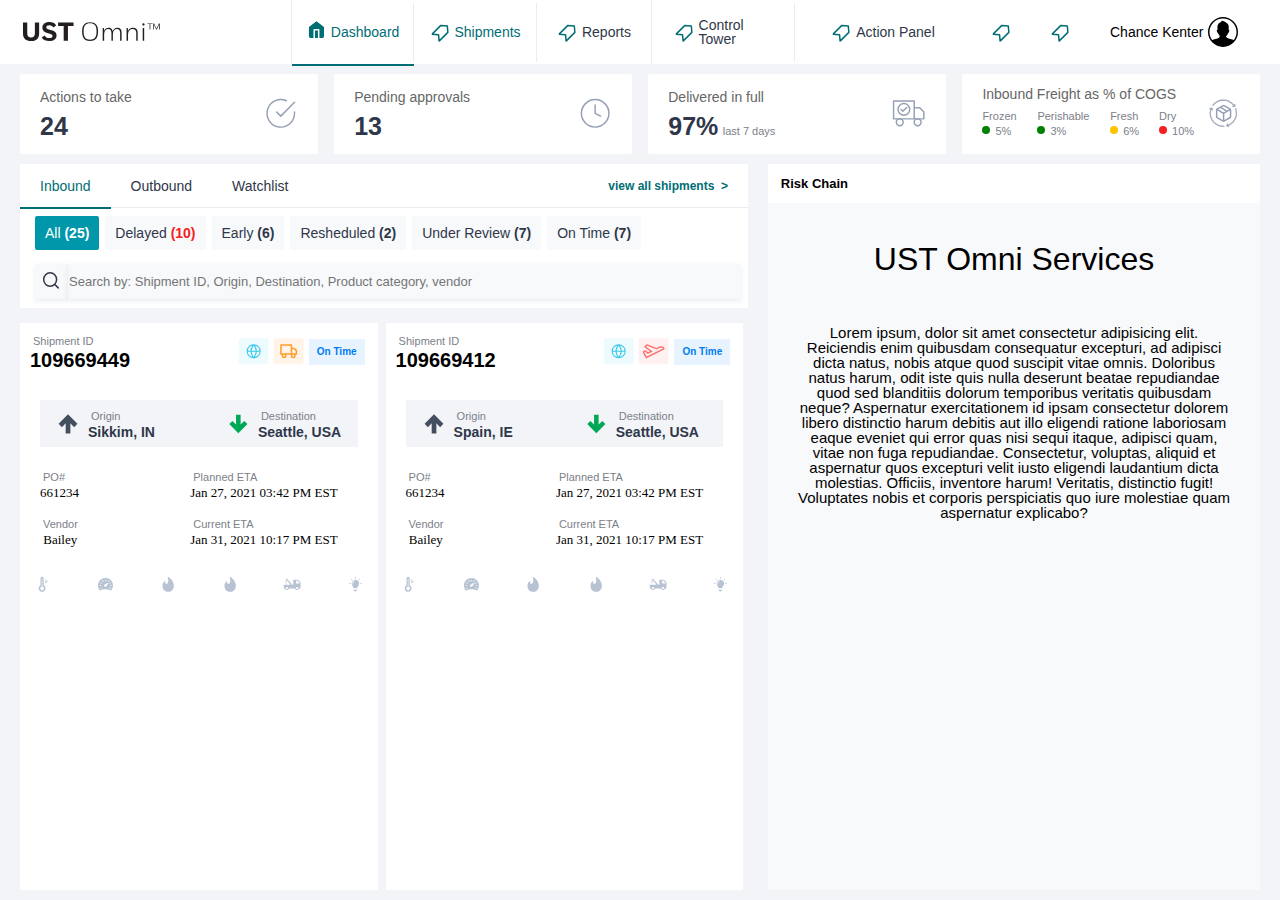
==== commit 45938af8: "webpage design" ====
--- a/index.html
+++ b/index.html
@@ -7,6 +7,10 @@
     <meta name="viewport" content="width=device-width, initial-scale=1.0" />
     <title>1st Assignment</title>
     <link rel="stylesheet" href="style.css" />
+    <link rel="preconnect" href="https://fonts.googleapis.com">
+    <link rel="stylesheet" href="path/to/font-awesome/css/font-awesome.min.css">
+    <link rel="preconnect" href="https://fonts.gstatic.com" crossorigin>
+
 </head>
 
 <body>
@@ -15,18 +19,17 @@
             <div class="header__logo">
                 <img src="./images/Logo.svg" alt="UST Omni logo" />
             </div>
+
             <nav class="header__dashboardlist">
 
                 <ul>
-
-
                     <a href="https://www.google.com/">
-                        <li><img src="./images/dashboard_icon.svg" alt="dashboard_icon" />
-
-                            <div>Dashboard</div>
+                        <li>
+                            <img src="./images/dashboard_icon.svg" alt="dashboard_icon" />
+                            <div class="cls">Dashboard</div>
+
                         </li>
                     </a>
-
 
                     <a href="https://www.google.com/">
                         <li>
@@ -65,13 +68,21 @@
                     </a>
                 </ul>
 
-                <div class="header__dashboard">
-                    <span><img src="./images/dashboardShipment_icon.svg" alt="shipment_icon" /></span>
-                    <span><img src="./images/dashboardShipment_icon.svg" alt="shipment_icon" /></span>
-                    <span class="header__dashbaordusername">Chance Kenter </span>
-                    <img src="./images/user-profile.svg" alt="user profile">
-                </div>
+
             </nav>
+            <div class="header__dashboard">
+                <span><img src="./images/dashboardShipment_icon.svg" alt="shipment_icon" /></span>
+                <span><img src="./images/dashboardShipment_icon.svg" alt="shipment_icon" /></span>
+                <span class="header__dashbaordusername">Chance Kenter </span>
+                <img src="./images/user-profile.svg" alt="user profile">
+            </div>
+
+            <div class="hamburger">
+                <span class="menu"></span>
+                <span class="menu"></span>
+                <span class="menu"></span>
+            </div>
+
 
         </header>
 
@@ -92,7 +103,7 @@
                         <p class="status__pendingapprovalscount"><b>13</b></p>
                     </div>
                     <div class="status__pendingimage">
-                        <img src="./images/ActionsToTake.svg" alt="Actions to take" />
+                        <img src="./images/pendingApprovals.svg" alt="Actions to take" />
                     </div>
                 </div>
                 <div class="status__delivered_card">
@@ -115,28 +126,35 @@
 
 
                         <div class="items">
-                            <p class="status__InboundFrozen">Frozen</p>
-
-                            <p class="status__InboundPerishable">Perishable</p>
-
-                            <p class="status__InboundFresh">Fresh</p>
-
-                            <p class="status__InboundDry">Dry</p>
-
-                        </div>
-
-                        <div class="item__percentage">
-                            <p class="status__frozencolor"></p>
-                            <p>5%</p>
-                            <p class="status__perishablecolor"></p>
-                            <p>3%</p>
-                            <p class="status__freshcolor"></p>
-                            <p>6%</p>
-                            <p class="status__drycolor"></p>
-                            <p>6%</p>
-
-
-                        </div>
+                            <div class="cla">
+                                <p class="status__Inbound">Frozen</p>
+                                <p class="status__color">
+                                    <span>5%</span>
+                                </p>
+                            </div>
+                            <div class="cla">
+                                <p class="status__Inbound">Perishable</p>
+                                <p class="status__color">
+                                    <span>3%</span>
+                                </p>
+                            </div>
+
+                            <div class="cla">
+                                <p class="status__Inbound">Fresh</p>
+                                <p class="status__color">
+                                    <span>6%</span>
+                                </p>
+                            </div>
+
+                            <div class="cla">
+                                <p class="status__Inbound">Dry</p>
+                                <p class="status__color">
+                                    <span>10%</span>
+                                </p>
+                            </div>
+
+                        </div>
+
 
 
                     </div>
@@ -146,356 +164,393 @@
                 </div>
             </div>
 
-            <div class="updates">
-                <div class="updates__aboveWrapper">
-                    <div class="updates__left">
-                        <div class="updates_leftwidget">
-                            <div class="updates__header">
-                                <div class="updates__header-left">
-                                    <a href="https://www.google.com/" class="updates__Inbound">Inbound</a>
-                                    <a href="https://www.google.com/" class="updates__Outbound">Outbound</a>
-                                    <a href="https://www.google.com/" class="updates__Watchlist">Watchlist</a>
-
-
-                                </div>
-                                <div class="updates__header-right">
-                                    <a href="https://www.google.com/" class="updates__view_all_shipment">view all
-                                        shipments </a>
-                                </div>
-                            </div>
-                            <div class="content">
-                                <a>All <span>(25)</span></a>
-                                <a>Delayed <span>(10)</span></a>
-                                <a>Early <span>(6)</span></a>
-                                <a>Resheduled <span>(2)</span></a>
-                                <a>Under Review <span>(7)</span></a>
-                                <a>On Time <span>(7)</span></a>
-
-                            </div>
-
-                            <div class="search">
-                                <form action="" class="search__seachfield-box">
-                                    <button type="Submit">
-                                        <img src="./images/searchIcon.svg" alt="search icon">
-
-                                    </button>
-                                    <input type="text"
-                                        placeholder="Search by: Shipment ID, Origin, Destination, Product category, vendor"
-                                        name="search">
-                                </form>
-                            </div>
-                        </div>
-                    </div>
-
-                    <div class="updates__rightwidget">
-                        <aside class="container-right">
-                            <div class="map">
+
+            <!---->
+            <div class="content">
+
+                <div class="container__left">
+                    <div class="updates">
+
+
+
+                        <div class="updates__header">
+                            <div class="updates__header-left">
+                                <a href="https://www.google.com/" class="updates__Inbound">Inbound</a>
+                                <a href="https://www.google.com/" class="updates__Outbound">Outbound</a>
+                                <a href="https://www.google.com/" class="updates__Watchlist">Watchlist</a>
+
+
+                            </div>
+                            <div class="updates__header-right">
+                                <a href="https://www.google.com/" class="updates__view_all_shipment">view all
+                                    shipments &nbsp;<span>></span></a>
+                            </div>
+                        </div>
+                        <div class="updates__content">
+                            <a>All <span>(25)</span></a>
+                            <a>Delayed <span>(10)</span></a>
+                            <a>Early <span>(6)</span></a>
+                            <a>Resheduled <span>(2)</span></a>
+                            <a>Under Review <span>(7)</span></a>
+                            <a>On Time <span>(7)</span></a>
+
+                        </div>
+
+                        <div class="search">
+                            <form action="" class="search__seachfield-box">
+                                <button type="Submit">
+                                    <img src="./images/searchIcon.svg" alt="search icon">
+
+                                </button>
+                                <input type="text"
+                                    placeholder="Search by: Shipment ID, Origin, Destination, Product category, vendor"
+                                    name="search">
+                            </form>
+                        </div>
+                    </div>
+                    <div class="shipment_cards">
+                        <div class="wrapper">
+                            <div class="wrapper__num">
+                                <div class="wrapper__header">
+                                    <div class="wrapper__header-left">
+                                        <p>Shipment ID</p>
+                                        <p>109669449</p>
+                                    </div>
+                                    <div class="wrapper__headericons-right">
+                                        <img src="./images/global.svg" alt="global image">
+                                        <img src="./images/truckicon.svg" alt="truck image">
+                                        <p>On Time</p>
+                                    </div>
+                                </div>
+                                <div class="wrapper__main">
+                                    <div class="wrapper__main_Origin-Destination">
+                                        <div class="origin">
+                                            <img src="./images/wrapper__1_arrow.svg" alt="wrapper__1_arrow">
+                                            <div class="wrapper__origin">
+                                                <p>Origin</p>
+                                                <p> Sikkim, IN</p>
+                                            </div>
+                                        </div>
+
+                                        <div class="destination">
+                                            <img src="./images/Wrapper1_destinationarrow.svg"
+                                                alt="Wrapper1_destination-arrow">
+
+                                            <div class="wrapper__destination">
+                                                <p>Destination</p>
+                                                <p> Seattle, USA</p>
+                                            </div>
+                                        </div>
+                                    </div>
+                                    <div class="wrapper__mainDetails">
+                                        <div class="wrapper__main_Po_Vendordetails">
+                                            <div class="poNumber">
+                                                <p>PO#</p>
+                                                <p>661234</p>
+                                            </div>
+                                            <div class="vendorname">
+                                                <p>Vendor</p>
+                                                <p>&nbsp;Bailey</p>
+                                            </div>
+                                        </div>
+                                        <div class="wrapper__main_plannedETAdetails">
+                                            <div class="plannedETA">
+                                                <p>Planned ETA</p>
+                                                <p>Jan 27, 2021 03:42 PM EST</p>
+                                            </div>
+                                            <div class="currentETA">
+                                                <p>Current ETA</p>
+                                                <p>Jan 31, 2021 10:17 PM EST</p>
+                                            </div>
+                                        </div>
+                                    </div>
+                                    <div class="wrapper__sub-logos">
+                                        <img src="./images/wrapper1/icon_Fire.svg" alt="icon fire pic">
+                                        <img src="./images/wrapper1/meter.svg" alt="icon fire pic">
+                                        <img src="./images/wrapper1/fire.svg" alt="icon fire pic">
+                                        <img src="./images/wrapper1/fire.svg" alt="icon fire pic">
+                                        <img src="./images/wrapper1/JCB.svg" alt="icon fire pic">
+                                        <img src="./images/wrapper1/bulb.svg" alt="icon fire pic">
+                                    </div>
+                                </div>
+                            </div>
+                            <div class="wrapper__num">
+                                <div class="wrapper__header num2">
+                                    <div class="wrapper__header-left num2">
+                                        <p>Shipment ID</p>
+                                        <p>109669412</p>
+                                    </div>
+                                    <div class="wrapper__headericons-right num2">
+                                        <img src="./images/global.svg" alt="global image">
+                                        <img src="./images/aeroplane symbol.svg" alt="truck image">
+                                        <p>On Time</p>
+                                    </div>
+                                </div>
+                                <div class="wrapper__main num2">
+                                    <div class="wrapper__main_Origin-Destination num2">
+                                        <div class="origin num2">
+                                            <img src="./images/wrapper__1_arrow.svg" alt="wrapper__1_arrow">
+                                            <div class="wrapper__origin num2">
+                                                <p>Origin</p>
+                                                <p> Spain, IE</p>
+                                            </div>
+                                        </div>
+
+                                        <div class="destination num2">
+                                            <img src="./images/Wrapper1_destinationarrow.svg"
+                                                alt="Wrapper1_destination-arrow">
+
+                                            <div class="wrapper__destination num2">
+                                                <p>Destination</p>
+                                                <p> Seattle, USA</p>
+                                            </div>
+                                        </div>
+                                    </div>
+                                    <div class="wrapper__mainDetails num2">
+                                        <div class="wrapper__main_Po_Vendordetails num2">
+                                            <div class="poNumber num2">
+                                                <p>PO#</p>
+                                                <p>661234</p>
+                                            </div>
+                                            <div class="vendorname num2">
+                                                <p>Vendor</p>
+                                                <p>&nbsp;Bailey</p>
+                                            </div>
+                                        </div>
+                                        <div class="wrapper__main_plannedETAdetails num2">
+                                            <div class="plannedETA num2">
+                                                <p>Planned ETA</p>
+                                                <p>Jan 27, 2021 03:42 PM EST</p>
+                                            </div>
+                                            <div class="currentETA num2">
+                                                <p>Current ETA</p>
+                                                <p>Jan 31, 2021 10:17 PM EST</p>
+                                            </div>
+                                        </div>
+                                    </div>
+                                    <div class="wrapper__sub-logos num2">
+                                        <img src="./images/wrapper1/icon_Fire.svg" alt="icon fire pic">
+                                        <img src="./images/wrapper1/meter.svg" alt="icon fire pic">
+                                        <img src="./images/wrapper1/fire.svg" alt="icon fire pic">
+                                        <img src="./images/wrapper1/fire.svg" alt="icon fire pic">
+                                        <img src="./images/wrapper1/JCB.svg" alt="icon fire pic">
+                                        <img src="./images/wrapper1/bulb.svg" alt="icon fire pic">
+                                    </div>
+                                </div>
+                            </div>
+
+
+                            <div class="wrapper__num">
+                                <div class="wrapper__header num3">
+                                    <div class="wrapper__header-left num3">
+                                        <p>Shipment ID</p>
+                                        <p>109669432</p>
+
+
+                                    </div>
+                                    <div class="wrapper__headericons-right num3">
+                                        <img src="./images/global.svg" alt="global image">
+                                        <img src="./images/wrapper3__fire-global.svg" alt="truck image">
+                                        <p>DELAYED</p>
+                                    </div>
+                                </div>
+                                <div class="trackingStatus">
+                                    <div class="trackinginfo">
+                                        Awaiting Tracking Info
+                                    </div>
+                                    <div class="delayTime">
+                                        4 hrs delayed
+                                    </div>
+                                </div>
+                                <div class="wrapper__main num3">
+                                    <div class="wrapper__main_Origin-Destination num3">
+                                        <div class="origin num3">
+                                            <img src="./images/wrapper__1_arrow.svg" alt="wrapper__1_arrow">
+                                            <div class="wrapper__origin num3">
+                                                <p>Origin</p>
+                                                <p> Dublin, IR</p>
+                                            </div>
+                                        </div>
+
+                                        <div class="destination num3">
+                                            <img src="./images/Wrapper1_destinationarrow.svg"
+                                                alt="Wrapper1_destination-arrow">
+
+                                            <div class="wrapper__destination num3">
+                                                <p>Destination</p>
+                                                <p> Seattle, USA</p>
+                                            </div>
+                                        </div>
+                                    </div>
+                                    <div class="wrapper__mainDetails num3">
+                                        <div class="wrapper__main_Po_Vendordetails num3">
+                                            <div class="poNumber num3">
+                                                <p>PO#</p>
+                                                <p>661234</p>
+                                            </div>
+                                            <div class="vendorname num3">
+                                                <p>Vendor</p>
+                                                <p>&nbsp;Bailey</p>
+                                            </div>
+                                        </div>
+                                        <div class="wrapper__main_plannedETAdetails num3">
+                                            <div class="plannedETA num3">
+                                                <p>Planned ETA</p>
+                                                <p>Jan 27, 2021 03:42 PM EST</p>
+                                            </div>
+                                            <div class="currentETA num3">
+                                                <p>Current ETA</p>
+                                                <p>Jan 31, 2021 10:17 PM EST</p>
+                                            </div>
+                                        </div>
+                                    </div>
+                                    <div class="wrapper__sub-logos num3">
+                                        <img src="./images/wrapper1/icon_Fire.svg" alt="icon fire pic">
+                                        <img src="./images/wrapper1/meter.svg" alt="icon fire pic">
+                                        <img src="./images/wrapper1/fire.svg" alt="icon fire pic">
+                                        <img src="./images/wrapper1/fire.svg" alt="icon fire pic">
+                                        <img src="./images/wrapper1/JCB.svg" alt="icon fire pic">
+                                        <img src="./images/wrapper1/bulb.svg" alt="icon fire pic">
+                                    </div>
+                                </div>
+                            </div>
+                            <div class="wrapper__num">
+                                <div class="wrapper__header num4">
+                                    <div class="wrapper__header-left num4">
+                                        <p>Shipment ID</p>
+                                        <p>109669412</p>
+                                    </div>
+                                    <div class="wrapper__headericons-right num4">
+                                        <img src="./images/wrapper4__global.svg" alt="global image">
+                                        <img src="./images/aeroplane symbol.svg" alt="truck image">
+                                        <p>Resheduled</p>
+                                    </div>
+                                </div>
+                                <div class="wrapper__main num4">
+                                    <div class="wrapper__main_Origin-Destination num4">
+                                        <div class="origin num4">
+                                            <img src="./images/wrapper__1_arrow.svg" alt="wrapper__1_arrow">
+                                            <div class="wrapper__origin num4">
+                                                <p>Origin</p>
+                                                <p> Limoges, FR</p>
+                                            </div>
+                                        </div>
+
+                                        <div class="destination num4">
+                                            <img src="./images/Wrapper1_destinationarrow.svg"
+                                                alt="Wrapper1_destination-arrow">
+
+                                            <div class="wrapper__destination num4">
+                                                <p>Destination</p>
+                                                <p> Seattle, USA</p>
+                                            </div>
+                                        </div>
+                                    </div>
+                                    <div class="wrapper__mainDetails num4">
+                                        <div class="wrapper__main_Po_Vendordetails num4">
+                                            <div class="poNumber num4">
+                                                <p>PO#</p>
+                                                <p>661234</p>
+                                            </div>
+                                            <div class="vendorname num4">
+                                                <p>Vendor</p>
+                                                <p>&nbsp;Bailey</p>
+                                            </div>
+                                        </div>
+                                        <div class="wrapper__main_plannedETAdetails num4">
+                                            <div class="plannedETA num4">
+                                                <p>Planned ETA</p>
+                                                <p>Jan 27, 2021 03:42 PM EST</p>
+                                            </div>
+                                            <div class="currentETA num4">
+                                                <p>Current ETA</p>
+                                                <p>Jan 31, 2021 10:17 PM EST</p>
+                                            </div>
+                                        </div>
+                                    </div>
+
+                                </div>
+                                <div class="wrapper__sub-logos num4">
+                                    <img src="./images/wrapper1/icon_Fire.svg" alt="icon fire pic">
+                                    <img src="./images/wrapper1/meter.svg" alt="icon fire pic">
+                                    <img src="./images/wrapper1/fire.svg" alt="icon fire pic">
+                                    <img src="./images/wrapper1/fire.svg" alt="icon fire pic">
+                                    <img src="./images/wrapper1/JCB.svg" alt="icon fire pic">
+                                    <img src="./images/wrapper1/bulb.svg" alt="icon fire pic">
+                                </div>
+                            </div>
+
+
+
+                            <!--
+
+                                Nm5                          -->
+
+
+
+
+
+
+                            <!-- num5 ends-->
+
+                        </div>
+
+
+                    </div>
+
+                </div>
+
+
+
+
+
+                <section class="container-right">
+                    <div class="map">
+                        <div class="map__header">
+                            <p><b>Risk Chain</b></p>
+                        </div>
+                        <div class="content__right">
+                            <div class="content__heading">
                                 <h1>UST Omni Services</h1>
-                                <br>
-                                <p>Lorem ipsum dolor sit amet consectetur adipisicing elit. Aut exercitationem dolorem
-                                    magnam labore aliquid inventore sunt illo animi eos mollitia cum voluptates placeat
-                                    blanditiis in distinctio odit culpa, eveniet molestiae!</p>
-
-                            </div>
-                        </aside>
-                    </div>
-                </div>
-
-
-                <div class="wrapper">
-                    <div class="wrapper__num1">
-                        <div class="wrapper__header">
-                            <div class="wrapper__header-left">
-                                <p>Shipment ID</p>
-                                <p>109669449</p>
-                            </div>
-                            <div class="wrapper__headericons-right">
-                                <img src="./images/global.svg" alt="global image">
-                                <img src="./images/truckicon.svg" alt="truck image">
-                                <p>On Time</p>
-                            </div>
-                        </div>
-                        <div class="wrapper__main">
-                            <div class="wrapper__main_Origin-Destination">
-                                <div class="origin">
-                                    <img src="./images/wrapper__1_arrow.svg" alt="wrapper__1_arrow">
-                                    <div class="wrapper__origin">
-                                        <p>Origin</p>
-                                        <p> Sikkim, IN</p>
-                                    </div>
-                                </div>
-
-                                <div class="destination">
-                                    <img src="./images/Wrapper1_destinationarrow.svg" alt="Wrapper1_destination-arrow">
-
-                                    <div class="wrapper__destination">
-                                        <p>Destination</p>
-                                        <p> Seattle, USA</p>
-                                    </div>
-                                </div>
-                            </div>
-                            <div class="wrapper__mainDetails">
-                                <div class="wrapper__main_Po_Vendordetails">
-                                    <div class="poNumber">
-                                        <p>PO#</p>
-                                        <p>661234</p>
-                                    </div>
-                                    <div class="vendorname">
-                                        <p>Vendor</p>
-                                        <p>&nbsp;Bailey</p>
-                                    </div>
-                                </div>
-                                <div class="wrapper__main_plannedETAdetails">
-                                    <div class="plannedETA">
-                                        <p>Planned ETA</p>
-                                        <p>Jan 27, 2021</p>
-                                    </div>
-                                    <div class="currentETA">
-                                        <p>Current ETA</p>
-                                        <p>Jan 31, 2021</p>
-                                    </div>
-                                </div>
-                            </div>
-                            <div class="wrapper__sub-logos">
-                                <img src="./images/wrapper1/icon_Fire.svg" alt="icon fire pic">
-                                <img src="./images/wrapper1/meter.svg" alt="icon fire pic">
-                                <img src="./images/wrapper1/fire.svg" alt="icon fire pic">
-                                <img src="./images/wrapper1/fire.svg" alt="icon fire pic">
-                                <img src="./images/wrapper1/JCB.svg" alt="icon fire pic">
-                                <img src="./images/wrapper1/bulb.svg" alt="icon fire pic">
-                            </div>
-                        </div>
-                    </div>
-                    <div class="wrapper__num2">
-                        <div class="wrapper__header num2">
-                            <div class="wrapper__header-left num2">
-                                <p>Shipment ID</p>
-                                <p>109669412</p>
-                            </div>
-                            <div class="wrapper__headericons-right num2">
-                                <img src="./images/global.svg" alt="global image">
-                                <img src="./images/aeroplane symbol.svg" alt="truck image">
-                                <p>On Time</p>
-                            </div>
-                        </div>
-                        <div class="wrapper__main num2">
-                            <div class="wrapper__main_Origin-Destination num2">
-                                <div class="origin num2">
-                                    <img src="./images/wrapper__1_arrow.svg" alt="wrapper__1_arrow">
-                                    <div class="wrapper__origin num2">
-                                        <p>Origin</p>
-                                        <p> Spain, IE</p>
-                                    </div>
-                                </div>
-
-                                <div class="destination num2">
-                                    <img src="./images/Wrapper1_destinationarrow.svg" alt="Wrapper1_destination-arrow">
-
-                                    <div class="wrapper__destination num2">
-                                        <p>Destination</p>
-                                        <p> Seattle, USA</p>
-                                    </div>
-                                </div>
-                            </div>
-                            <div class="wrapper__mainDetails num2">
-                                <div class="wrapper__main_Po_Vendordetails num2">
-                                    <div class="poNumber num2">
-                                        <p>PO#</p>
-                                        <p>661234</p>
-                                    </div>
-                                    <div class="vendorname num2">
-                                        <p>Vendor</p>
-                                        <p>&nbsp;Bailey</p>
-                                    </div>
-                                </div>
-                                <div class="wrapper__main_plannedETAdetails num2">
-                                    <div class="plannedETA num2">
-                                        <p>Planned ETA</p>
-                                        <p>Jan 27, 2021 03:42 PM EST</p>
-                                    </div>
-                                    <div class="currentETA num2">
-                                        <p>Current ETA</p>
-                                        <p>Jan 31, 2021 10:17 PM EST</p>
-                                    </div>
-                                </div>
-                            </div>
-                            <div class="wrapper__sub-logos num2">
-                                <img src="./images/wrapper1/icon_Fire.svg" alt="icon fire pic">
-                                <img src="./images/wrapper1/meter.svg" alt="icon fire pic">
-                                <img src="./images/wrapper1/fire.svg" alt="icon fire pic">
-                                <img src="./images/wrapper1/fire.svg" alt="icon fire pic">
-                                <img src="./images/wrapper1/JCB.svg" alt="icon fire pic">
-                                <img src="./images/wrapper1/bulb.svg" alt="icon fire pic">
-                            </div>
-                        </div>
-                    </div>
-                </div>
-                <div class="wrapper__b">
-                    <div class="wrapper__num3">
-                        <div class="wrapper__header num3">
-                            <div class="wrapper__header-left num3">
-                                <p>Shipment ID</p>
-                                <p>109669432</p>
-
-
-                            </div>
-                            <div class="wrapper__headericons-right num3">
-                                <img src="./images/global.svg" alt="global image">
-                                <img src="./images/wrapper3__fire-global.svg" alt="truck image">
-                                <p>DELAYED</p>
-                            </div>
-                        </div>
-                        <div class="trackingStatus">
-                            <div class="trackinginfo">
-                                Awaiting Tracking Info
-                            </div>
-                            <div class="delayTime">
-                                4 hrs delayed
-                            </div>
-                        </div>
-                        <div class="wrapper__main num3">
-                            <div class="wrapper__main_Origin-Destination num3">
-                                <div class="origin num3">
-                                    <img src="./images/wrapper__1_arrow.svg" alt="wrapper__1_arrow">
-                                    <div class="wrapper__origin num3">
-                                        <p>Origin</p>
-                                        <p> Dublin, IR</p>
-                                    </div>
-                                </div>
-
-                                <div class="destination num3">
-                                    <img src="./images/Wrapper1_destinationarrow.svg" alt="Wrapper1_destination-arrow">
-
-                                    <div class="wrapper__destination num3">
-                                        <p>Destination</p>
-                                        <p> Seattle, USA</p>
-                                    </div>
-                                </div>
-                            </div>
-                            <div class="wrapper__mainDetails num3">
-                                <div class="wrapper__main_Po_Vendordetails num3">
-                                    <div class="poNumber num3">
-                                        <p>PO#</p>
-                                        <p>661234</p>
-                                    </div>
-                                    <div class="vendorname num3">
-                                        <p>Vendor</p>
-                                        <p>&nbsp;Bailey</p>
-                                    </div>
-                                </div>
-                                <div class="wrapper__main_plannedETAdetails num3">
-                                    <div class="plannedETA num3">
-                                        <p>Planned ETA</p>
-                                        <p>Jan 27, 2021 03:42 PM EST</p>
-                                    </div>
-                                    <div class="currentETA num3">
-                                        <p>Current ETA</p>
-                                        <p>Jan 31, 2021 10:17 PM EST</p>
-                                    </div>
-                                </div>
-                            </div>
-                            <div class="wrapper__sub-logos num3">
-                                <img src="./images/wrapper1/icon_Fire.svg" alt="icon fire pic">
-                                <img src="./images/wrapper1/meter.svg" alt="icon fire pic">
-                                <img src="./images/wrapper1/fire.svg" alt="icon fire pic">
-                                <img src="./images/wrapper1/fire.svg" alt="icon fire pic">
-                                <img src="./images/wrapper1/JCB.svg" alt="icon fire pic">
-                                <img src="./images/wrapper1/bulb.svg" alt="icon fire pic">
-                            </div>
-                        </div>
-                    </div>
-                    <div class="wrapper__num4">
-                        <div class="wrapper__header num4">
-                            <div class="wrapper__header-left num4">
-                                <p>Shipment ID</p>
-                                <p>109669412</p>
-                            </div>
-                            <div class="wrapper__headericons-right num4">
-                                <img src="./images/wrapper4__global.svg" alt="global image">
-                                <img src="./images/aeroplane symbol.svg" alt="truck image">
-                                <p>Resheduled</p>
-                            </div>
-                        </div>
-                        <div class="wrapper__main num4">
-                            <div class="wrapper__main_Origin-Destination num4">
-                                <div class="origin num4">
-                                    <img src="./images/wrapper__1_arrow.svg" alt="wrapper__1_arrow">
-                                    <div class="wrapper__origin num4">
-                                        <p>Origin</p>
-                                        <p> Limoges, FR</p>
-                                    </div>
-                                </div>
-
-                                <div class="destination num4">
-                                    <img src="./images/Wrapper1_destinationarrow.svg" alt="Wrapper1_destination-arrow">
-
-                                    <div class="wrapper__destination num4">
-                                        <p>Destination</p>
-                                        <p> Seattle, USA</p>
-                                    </div>
-                                </div>
-                            </div>
-                            <div class="wrapper__mainDetails num4">
-                                <div class="wrapper__main_Po_Vendordetails num4">
-                                    <div class="poNumber num4">
-                                        <p>PO#</p>
-                                        <p>661234</p>
-                                    </div>
-                                    <div class="vendorname num4">
-                                        <p>Vendor</p>
-                                        <p>&nbsp;Bailey</p>
-                                    </div>
-                                </div>
-                                <div class="wrapper__main_plannedETAdetails num4">
-                                    <div class="plannedETA num4">
-                                        <p>Planned ETA</p>
-                                        <p>Jan 27, 2021 03:42 PM EST</p>
-                                    </div>
-                                    <div class="currentETA num4">
-                                        <p>Current ETA</p>
-                                        <p>Jan 31, 2021 10:17 PM EST</p>
-                                    </div>
-                                </div>
-                            </div>
-                            <div class="wrapper__sub-logos num4">
-                                <img src="./images/wrapper1/icon_Fire.svg" alt="icon fire pic">
-                                <img src="./images/wrapper1/meter.svg" alt="icon fire pic">
-                                <img src="./images/wrapper1/fire.svg" alt="icon fire pic">
-                                <img src="./images/wrapper1/fire.svg" alt="icon fire pic">
-                                <img src="./images/wrapper1/JCB.svg" alt="icon fire pic">
-                                <img src="./images/wrapper1/bulb.svg" alt="icon fire pic">
-                            </div>
-                        </div>
-                    </div>
-
-
-
-
-
-
-
-
-
-
-
-
-
-
-
-
-
-
-
-
-
-
-                </div>
+                            </div>
+                            <p>Lorem ipsum, dolor sit amet consectetur adipisicing elit. Reiciendis enim quibusdam
+                                consequatur excepturi, ad adipisci dicta natus, nobis atque quod suscipit vitae omnis.
+                                Doloribus natus harum, odit iste quis nulla deserunt beatae repudiandae quod sed
+                                blanditiis dolorum temporibus veritatis quibusdam neque? Aspernatur exercitationem id
+                                ipsam consectetur dolorem libero distinctio harum debitis aut illo eligendi ratione
+                                laboriosam eaque eveniet qui error quas nisi sequi itaque, adipisci quam, vitae non fuga
+                                repudiandae. Consectetur, voluptas, aliquid et aspernatur quos excepturi velit iusto
+                                eligendi laudantium dicta molestias. Officiis, inventore harum! Veritatis, distinctio
+                                fugit! Voluptates nobis et corporis perspiciatis quo iure molestiae quam aspernatur
+                                explicabo?
+                            </p>
+
+                        </div>
+                </section>
+            </div>
 
 
 
 
         </section>
-    </div>
+
+
+
+
+
+
+
+
+
+        </section>
+
+
+
+
+
+        <script src="./script.js"></script>
+
+
 </body>
 
 </html>--- a/style.css
+++ b/style.css
@@ -135,13 +135,39 @@
   border-spacing: 0;
 }
 
+html {
+  scrollbar-width: thin;
+  /* font-size: 62.5%; */
+
+  /* font-size 100% = 16px.
+
+  1px = 6.25%
+  10px = 62.5% */
+}
+
 body {
   background-color: #f2f4f8;
+  /* max-width: 300px; */
+  /* max-width: 1920px; */
+}
+
+* {
+  box-sizing: border-box;
+  font-family: "Roboto", sans-serif;
+}
+
+::-webkit-scroll {
+  width: 3px;
+}
+
+ul a {
+  width: 17rem;
 }
 
 header.header {
   display: flex;
   height: 4rem;
+  width: 100%;
   /* border: 1px solid red; */
   background-color: #ffffff;
   align-items: center;
@@ -150,8 +176,11 @@
 }
 
 section.main {
+  padding: 0.625rem 1.25rem 0.625rem 1.25rem;
   height: calc(100vh - 4rem);
-  padding: 0 20px 0 20px;
+  margin: auto;
+  max-width: 120rem;
+  /* border: 2px solid red; */
 }
 
 .header__dashboardlist {
@@ -159,7 +188,7 @@
 }
 
 .header__dashboardlist img {
-  margin-right: 5px;
+  margin-right: 0.3rem;
 }
 .header__dashboardlist ul {
   list-style-type: none;
@@ -169,7 +198,10 @@
 }
 
 .header__logo {
-  width: 300px;
+  width: 17rem;
+  height: 100%;
+  display: flex;
+  align-items: center;
 }
 
 .header__logo img {
@@ -178,14 +210,64 @@
 }
 
 .header__dashboardlist ul li {
-  padding: 20px;
+  /* padding: 1.25rem; */
   box-shadow: -1px 0 0 0 #e9edf2;
-  text-align: center;
-  display: flex;
+  display: flex;
+  align-items: center;
+  justify-content: center;
+}
+
+.header__dashboardlist ul > :nth-child(1) li {
+  padding: 1.25rem 1.2rem;
+}
+
+.header__dashboardlist ul > :nth-child(1) {
+  width: 18%;
+}
+
+.header__dashboardlist ul > :nth-child(2) li {
+  padding: 1.25rem 1.4rem;
+}
+
+.header__dashboardlist ul > :nth-child(2) {
+  width: 18%;
+}
+
+.header__dashboardlist ul > :nth-child(3) li {
+  padding: 1.25rem 1.5rem;
+}
+
+.header__dashboardlist ul > :nth-child(3) {
+  width: 17%;
+}
+
+.header__dashboardlist ul > :nth-child(4) li {
+  padding: 1.25rem 1.4rem;
+}
+
+.header__dashboardlist ul > :nth-child(4) {
+  width: 21%;
+}
+.header__dashboardlist ul > :nth-child(5) li {
+  padding: 1.25rem 1.4rem;
+}
+
+.header__dashboardlist ul > :nth-child(5) {
+  width: 26%;
+}
+
+.header__dashboardlist ul div {
+  font-family: "Roboto", sans-serif;
+  font-size: 0.875rem;
 }
 
 .header__dashboardlist ul > :nth-child(1) {
   box-shadow: 0 2px 0 0 #006e74;
+
+  /* font-family: "Roboto", sans-serif; */
+}
+.header__dashboardlist ul > :nth-child(1) img {
+  margin-bottom: 0.3rem;
 }
 
 .header__dashboardlist ul li a {
@@ -193,14 +275,20 @@
   margin-left: 5px;
 }
 
-.header__dashboardlist ul > :nth-child(1) a,
-.header__dashboardlist ul > :nth-child(2) a {
+.header__dashboardlist ul > :nth-child(1),
+.header__dashboardlist ul > :nth-child(2) {
   color: #006e74;
 }
 
-.header__dashboardlist ul > :nth-child(3) a,
-.header__dashboardlist ul > :nth-child(4) a,
-.header__dashboardlist ul > :nth-child(5) a {
+.header__dashboardlist ul > :nth-child(3),
+.header__dashboardlist ul > :nth-child(4),
+.header__dashboardlist ul > :nth-child(5) {
+  color: #2f3749;
+}
+
+.header__dashboardlist ul > :nth-child(3) img,
+.header__dashboardlist ul > :nth-child(4) img,
+.header__dashboardlist ul > :nth-child(5) img {
   color: #2f3749;
 }
 
@@ -211,8 +299,9 @@
 .header__dashboard {
   height: 100%;
   display: flex;
-  box-shadow: -1px 0 0 0 #e9edf2;
-  align-items: center;
+
+  align-items: center;
+  width: 18rem;
 }
 
 .header__dashboard span {
@@ -234,6 +323,11 @@
   height: 30px;
 }
 
+.header__dashbaordusername {
+  font-family: "Roboto", sans-serif;
+  font-size: 0.875rem;
+}
+
 .header_dashboardUser_profile {
   width: 30px;
   height: 30px;
@@ -241,15 +335,11 @@
 
 .header nav {
   align-items: center;
-  width: calc(100% - 300px);
+  width: calc(100% - 35rem);
   height: 100%;
   display: flex;
   cursor: pointer;
-}
-
-article.main {
-  margin-left: 20px;
-  margin-right: 20px;
+  justify-content: center;
 }
 
 .status {
@@ -261,7 +351,6 @@
   display: flex;
   justify-content: space-between;
   height: 5rem;
-  margin: 10px 0 0 0;
 }
 
 .status__header > div {
@@ -270,32 +359,34 @@
   align-items: center;
   /* border: 1px solid red; */
   height: 100%;
-  width: 315px;
+  width: 24%;
   border-radius: 2px;
-}
-
-.status__header > div {
-  display: flex;
-  justify-content: space-between;
+  justify-content: space-between;
+}
+
+.status__header > div > :nth-child(1) p {
+  font-family: "Roboto", sans-serif;
+  width: 100%;
+  color: #666666;
 }
 
 .status__header > div > :nth-child(1) > :nth-child(1) {
   color: #666;
-  font-size: 14px;
+  font-size: 0.875rem;
   font-weight: 500;
-  font-family: Arboria-☞;
+  font-family: "Roboto", sans-serif;
 }
 
 .status__header > :nth-child(3) > :nth-child(1) span,
 .status__header > :nth-child(4) > :nth-child(1) > :nth-child(2) p {
-  font-family: Arboria-☞;
+  font-family: "Roboto", sans-serif;
   font-size: 11px;
   font-weight: normal;
   color: #7c8089;
 }
 
 .status__header > :nth-child(4) > :nth-child(1) > :nth-child(3) p {
-  font-family: Arboria-☞;
+  font-family: "Roboto", sans-serif;
   font-size: 11px;
   font-weight: bold;
   color: #7c8089;
@@ -303,7 +394,6 @@
 }
 
 .status__header > div > :nth-child(1) {
-  padding-right: 100px;
   margin-left: 20px;
 }
 
@@ -354,6 +444,10 @@
   display: flex;
   justify-content: space-between;
   margin-bottom: 4px;
+  width: 100%;
+}
+
+.items p {
 }
 
 .item__percentage {
@@ -362,7 +456,12 @@
   align-items: center;
 }
 
-.status__frozencolor {
+.cla span {
+  margin-left: 0.8125rem;
+}
+
+.items > :nth-child(1) .status__color,
+.items > :nth-child(2) .status__color {
   width: 8px;
   height: 8px;
   margin: 4px 4px 4px 0;
@@ -374,23 +473,22 @@
   margin-right: 20px;
 }
 
-.status__perishablecolor {
-  width: 8px;
-  height: 8px;
-  margin: 4px 4px 4px 0;
-  background-color: green;
-  border-radius: 5px;
-}
-
 .item__percentage > :nth-child(4) {
   margin-right: 45px;
 }
 
-.status__freshcolor {
+.items > :nth-child(3) .status__color {
   width: 8px;
   height: 8px;
   margin: 4px 4px 4px 0;
   background-color: #ffc300;
+  border-radius: 5px;
+}
+.items > :nth-child(4) .status__color {
+  width: 8px;
+  height: 8px;
+  margin: 4px 4px 4px 0;
+  background-color: #f62020;
   border-radius: 5px;
 }
 
@@ -407,34 +505,24 @@
 }
 
 .updates {
-  margin: 15px 0 0 0;
+  margin: 0 10px 0 0;
+  height: 9rem;
+  /* border: 2px solid green; */
+  width: 100%;
+  background-color: #ffffff;
 }
 
 .updates__aboveWrapper {
-  height: 10rem;
+  height: 100%;
 }
 
 .updates__left {
-  margin: 0 20px 0 0;
-  float: left;
-  width: 50rem;
-  height: 10rem;
-  display: flex;
-}
-
-.updates_leftwidget {
-  width: 50rem;
   height: 100%;
   background-color: #ffffff;
-  /* border: 1px solid red; */
-}
-
-.updates__rightwidget {
-  float: right;
-  /* border: 2px solid blue; */
 }
 
 .updates__header {
+  height: calc(100% - 70%);
   display: flex;
   justify-content: space-between;
   box-shadow: 0 1px 0 0 #e9edf2;
@@ -447,23 +535,35 @@
 
 .updates__header > div a {
   padding: 20px;
+  height: 100%;
+  display: flex;
+  align-items: center;
 }
 
 .updates__header-left {
   display: flex;
+  height: 100%;
 }
 
 .updates__header-right a {
   padding: 20px;
-}
-
-.updates__header-left a,
-.updates__header-right a {
+  color: #006e74;
+  height: 100%;
   text-decoration: none;
-  color: #006e74;
-  font-family: Arboria-☞;
-  font-size: 14px;
+  font-family: "Roboto", sans-serif;
+}
+
+.updates__header-right :hover {
+  background-color: #0097ab;
+}
+
+.updates__header-left a {
+  text-decoration: none;
+  color: #2f3749;
+  /* font-family: Arboria-☞; */
+  font-size: 0.875rem;
   font-weight: 500;
+  font-family: "Roboto", sans-serif;
 }
 
 .updates__header-right {
@@ -474,59 +574,79 @@
 
 .updates__header-left > :nth-child(1) {
   box-shadow: 0 2px 0 0 #006e74;
+  color: #006e74;
 }
 
 .container-right {
   background-color: #ffffff;
-  float: right;
-  width: 30rem;
-  height: 48rem;
+
+  width: 40%;
+  /* height: 100%; */
   background-color: #f8f9fb;
+  margin-left: 10px;
 }
 
 .content {
-  display: flex;
-  margin-top: 10px;
-}
-
-.content a {
-  font-size: 14px;
-  padding: 10px;
-  margin-left: 5px;
-  margin-right: 5px;
+  width: 100%;
+  display: flex;
+  height: calc(100% - 5.625rem);
+  margin-top: 0.625rem;
+  justify-content: space-between;
+}
+
+.container__left {
+  width: 60%;
+  padding-right: 0.625rem;
+  height: 100%;
+}
+
+.updates__content {
+  height: calc(100% - 64%);
+  display: flex;
+  align-items: center;
+  margin-left: 0.75rem;
+}
+
+.updates__content a {
+  font-size: 0.875rem;
+  padding: 0.625rem;
+  margin-left: 0.1875rem;
+  margin-right: 0.1875rem;
   border-radius: 2px;
   background-color: #f8f9fb;
   color: #2f3749;
   cursor: pointer;
-}
-
-.content > :nth-child(1) {
-  font-size: 14px;
+  font-family: "Roboto", sans-serif;
+}
+
+.updates__content > :nth-child(1) {
+  font-size: 0.875rem;
   font-weight: 500;
   background-color: #0097ab;
   border-radius: 2px;
-  margin-left: 10px;
+
   color: white;
 }
 
-.content > :nth-child(1) span {
+.updates__content > :nth-child(1) span {
   color: white;
 }
 
-.content > :nth-child(2) span {
+.updates__content > :nth-child(2) span {
   color: #f62020;
 }
 
-.content span {
+.updates__content span {
   color: #2f3749;
   font-size: 14px;
   font-weight: 600;
 }
 
 .search form {
+  height: 2.1875rem;
   display: flex;
   background-color: #f8f9fb;
-  margin: 10px 10px 10px 10px;
+  margin: 0.3125rem 0.625rem 0.625rem 0.9375rem;
   outline: none;
   border-radius: 2px;
 }
@@ -540,8 +660,9 @@
 
 .search input {
   width: 100%;
-  font-family: Arboria-☞;
-  font-size: 13px;
+  /* font-family: Arboria-☞; */
+  font-family: "Roboto", sans-serif;
+  font-size: 0.8125rem;
   font-weight: 500;
   color: #7c8089;
   border: none;
@@ -552,43 +673,78 @@
 }
 
 .search__seachfield-box {
-  margin-top: 15px;
+  height: auto;
+  display: flex;
+  background-color: #f8f9fb;
+  margin-left: 0.9375rem;
+  border-radius: 2px;
+  width: calc(100% - 3%);
+
+  margin-left: 10px;
+}
+
+.shipment_cards {
+  width: 100%;
+  margin-top: 0.9375rem;
+  height: calc(100% - 9.9375rem);
 }
 
 .map h1 {
-  font-size: 32px;
-  display: flex;
-  flex-direction: column;
+  font-size: 2rem;
+  padding: 1.25rem;
+  text-align: center;
   align-items: center;
   margin-top: 20px;
-}
-
-.map p {
-  margin: 20px;
+  font-family: "Roboto", sans-serif;
+}
+
+.map__header p {
+  background-color: #ffffff;
+  padding: 0.8rem;
+  font-family: "Roboto", sans-serif;
+  font-weight: bold;
+  font-size: 0.8125rem;
+}
+
+.map .content__right p {
+  margin: 1.875rem;
+  text-align: center;
+  font-family: "Roboto", sans-serif;
+  font-size: 0.9375rem;
 }
 
 .wrapper {
-  margin-top: 15px;
-  clear: left;
-  width: 50rem;
-  display: flex;
-}
-
-.wrapper__num1 {
-  float: left;
-  margin-right: 10px;
-  width: 50%;
-  padding: 10px;
+  height: 100%;
+  display: flex;
+  flex-wrap: wrap;
+  width: 100%;
+  row-gap: 0.5rem;
+  column-gap: 0.5rem;
+  flex-direction: row;
+  overflow-y: scroll;
+}
+
+.wrapper__num {
   background-color: #ffffff;
-}
-
-.wrapper__num1 .wrapper__header {
-  display: flex;
-  justify-content: space-between;
-  margin-bottom: 20px;
-}
-
-.wrapper__num1 .wrapper__header-left > :nth-child(1),
+  width: calc(50% - 0.4rem);
+  padding: 0.625rem;
+  height: 100%;
+  background-color: #ffffff;
+}
+
+/* origin & destination whole part */
+.wrapper__num .wrapper__header {
+  display: flex;
+  justify-content: space-between;
+  margin-bottom: 1.875rem;
+  width: 100%;
+}
+
+.wrapper__num .wrapper__main {
+  width: 100%;
+}
+
+.wrapper__num .wrapper__header-left > :nth-child(1),
 .wrapper__origin > :nth-child(1),
 .wrapper__destination > :nth-child(1),
 .poNumber > :nth-child(1),
@@ -596,44 +752,40 @@
 .plannedETA > :nth-child(1),
 .currentETA > :nth-child(1),
 .wrapper__header-left > :nth-child(1) {
-  font-size: 11px;
-  margin: 3px;
+  font-size: 0.6875rem;
+  margin: 0.1875rem;
   font-weight: normal;
-  font-family: Arboria-☞;
+  font-family: "Roboto", sans-serif;
   color: #7c8089;
 }
 
 .wrapper > div .wrapper__main_Origin-Destination > div > div > :nth-child(2),
-.wrapper__b .wrapper__main_Origin-Destination.num3 > div > div > :nth-child(2),
-.wrapper__b .wrapper__main_Origin-Destination.num4 > div > div > :nth-child(2) {
-  font-size: 14px;
+.wrapper .wrapper__main_Origin-Destination.num3 > div > div > :nth-child(2),
+.wrapper .wrapper__main_Origin-Destination.num4 > div > div > :nth-child(2) {
+  font-size: 0.875rem;
+  font-weight: bold;
+  color: #2f3749;
+  font-family: "Roboto", sans-serif;
 }
 
 .wrapper > div .wrapper__mainDetails > div > div > :nth-child(2),
-.wrapper__b > div .wrapper__mainDetails > div > div > :nth-child(2) {
-  font-size: 13px;
+.wrapper > div .wrapper__mainDetails > div > div > :nth-child(2) {
+  font-size: 0.8125rem;
 }
 
 .wrapper > div .wrapper__mainDetails,
-.wrapper__b > div .wrapper__mainDetails {
+.wrapper > div .wrapper__mainDetails {
   justify-content: space-between;
 }
 
 .wrapper__header-left > :nth-child(2) {
-  font-family: Arboria-☞;
+  /* font-family: Arboria-☞; */
+  font-family: "Roboto", sans-serif;
   font-size: 20px;
   font-weight: bold;
 }
 
-.wrapper__num2 {
-  width: 50%;
-  float: right;
-  margin-left: 10px;
-  padding: 10px;
-  background-color: #ffffff;
-}
-
-.wrapper__num2 .wrapper__header {
+.wrapper__num .wrapper__header {
   display: flex;
   justify-content: space-between;
 }
@@ -650,15 +802,23 @@
 }
 
 .wrapper__headericons-right p {
-  margin: 3px;
+  margin: 0.1875rem;
+  color: #017cee;
+  padding: 0.5rem;
+  font-family: "Roboto", sans-serif;
+  font-size: 0.625rem;
+  font-weight: bold;
   background-color: #e7f4ff;
-  padding: 5px;
-}
-
-.wrapper__num1 .origin > img {
+}
+
+.wrapper__num .origin > img {
   height: 30px;
   width: 30px;
   margin: 3px;
+}
+
+.wrapper__header.num4 {
+  margin-bottom: 2.125rem;
 }
 
 .wrapper__main_Origin-Destination,
@@ -666,34 +826,42 @@
 .wrapper__main_Origin-Destination.num2,
 .wrapper__main_Origin-Destination.num4 {
   display: flex;
-  justify-content: space-around;
+  /* justify-content: space-around; */
   background-color: #f2f4f8;
   align-items: center;
+  padding: 0.5rem 0.3125rem;
+  margin: 0 0.625rem 0 0.625rem;
+}
+
+.wrapper__header.num3 {
+  margin-bottom: 0.9375rem;
 }
 
 .origin {
   display: flex;
   align-items: center;
+  margin-left: 0.625rem;
+  margin-right: 4.375rem;
 }
 
 .destination {
   display: flex;
 }
 
-.wrapper__num1 .destination > img {
+.wrapper__num .destination > img {
   height: 20px;
   width: 20px;
   margin: 3px;
 }
 
 .wrapper > div .wrapper__main_Origin-Destination > div img,
-.wrapper__b > div .wrapper__main_Origin-Destination > div img {
+.wrapper > div .wrapper__main_Origin-Destination > div img {
   height: 20px;
   width: 20px;
   margin-right: 10px;
 }
 
-.wrapper__b > div .wrapper__main_Origin-Destination > div,
+.wrapper > div .wrapper__main_Origin-Destination > div,
 .wrapper > div .wrapper__main_Origin-Destination > div {
   display: flex;
   align-items: center;
@@ -702,40 +870,17 @@
 .wrapper__mainDetails {
   display: flex;
   justify-content: space-around;
-  margin: 20px;
+  margin: 0.325rem 0rem;
 }
 
 .wrapper__mainDetails > :nth-child(1) div,
 .wrapper__mainDetails > :nth-child(2) div {
-  margin: 10px;
-}
-
-.wrapper__b {
-  margin-top: 15px;
-  clear: left;
-  width: 50rem;
-  display: flex;
-}
-
-.wrapper__num3 {
-  float: left;
-  margin-right: 10px;
-  width: 50%;
-  padding: 10px;
-  background-color: #ffffff;
-}
-
-.wrapper__num4 {
-  float: right;
-  margin-left: 10px;
-  width: 50%;
-  padding: 10px;
-  background-color: #ffffff;
-}
-
-.wrapper__header.num3,
-.wrapper__header.num4,
-.wrapper__header.num2 {
+  margin: 1.25rem 1.875rem 1.25rem 0.625rem;
+}
+
+.wrapper__header.num,
+.wrapper__header.num,
+.wrapper__header.num {
   display: flex;
   justify-content: space-between;
   margin-bottom: 20px;
@@ -745,8 +890,17 @@
   background-color: rgba(246, 32, 32, 0.1);
   color: #f62020;
   border-radius: 2px;
-  font-size: 10px;
-  padding: 5px;
+  font-size: 0.625rem;
+  padding: 0.3125rem;
+  font-weight: bold;
+}
+
+.wrapper__headericons-right.num4 p {
+  color: #53cb5d;
+}
+
+.wrapper__sub-logos.num4 {
+  margin-top: 0.625rem;
 }
 
 .trackingStatus {
@@ -754,15 +908,74 @@
   justify-content: space-between;
   margin-right: 10px;
   font-size: 12px;
-  margin-bottom: 20px;
+  margin-bottom: 0.9375rem;
   color: #f62020;
 }
 
+.wrapper__mainDetails.num4 {
+  margin: 0.325rem 0rem;
+}
+
 .wrapper__sub-logos {
   display: flex;
   justify-content: space-between;
 }
 
-.wrapper__sub-logos.num4 {
-  margin-top: 55px;
-}
+/* .header__dashboardlist {
+  position: fixed;
+  left: -100%;
+  top: 70px;
+  flex-direction: column;
+  background-color: #262626;
+} */
+
+.hamburger {
+  display: none;
+  background-color: black;
+}
+
+.menu {
+  display: block;
+  width: 25px;
+  height: 3px;
+  margin: 5px auto;
+  background-color: white;
+}
+
+@media screen and (max-width: 760px) {
+  .hamburger {
+    display: block;
+  }
+
+  nav.header__dashboardlist ul a {
+    position: absolute;
+    left: -100%;
+    right: 0px;
+    top: 30rem;
+    height: 100vh;
+    display: flex;
+    flex-direction: column;
+    align-items: center;
+    background-color: blue;
+    width: 100%;
+    text-align: center;
+    transition: 0.3s;
+  }
+
+  nav.header__dashboardlist a {
+    margin: 16px 0;
+  }
+
+  nav.header__dashboardlist ul a {
+  }
+}
+
+@media (max-width: 480px) {
+  .status__header {
+    display: block;
+  }
+
+  .container-right {
+    display: none;
+  }
+}
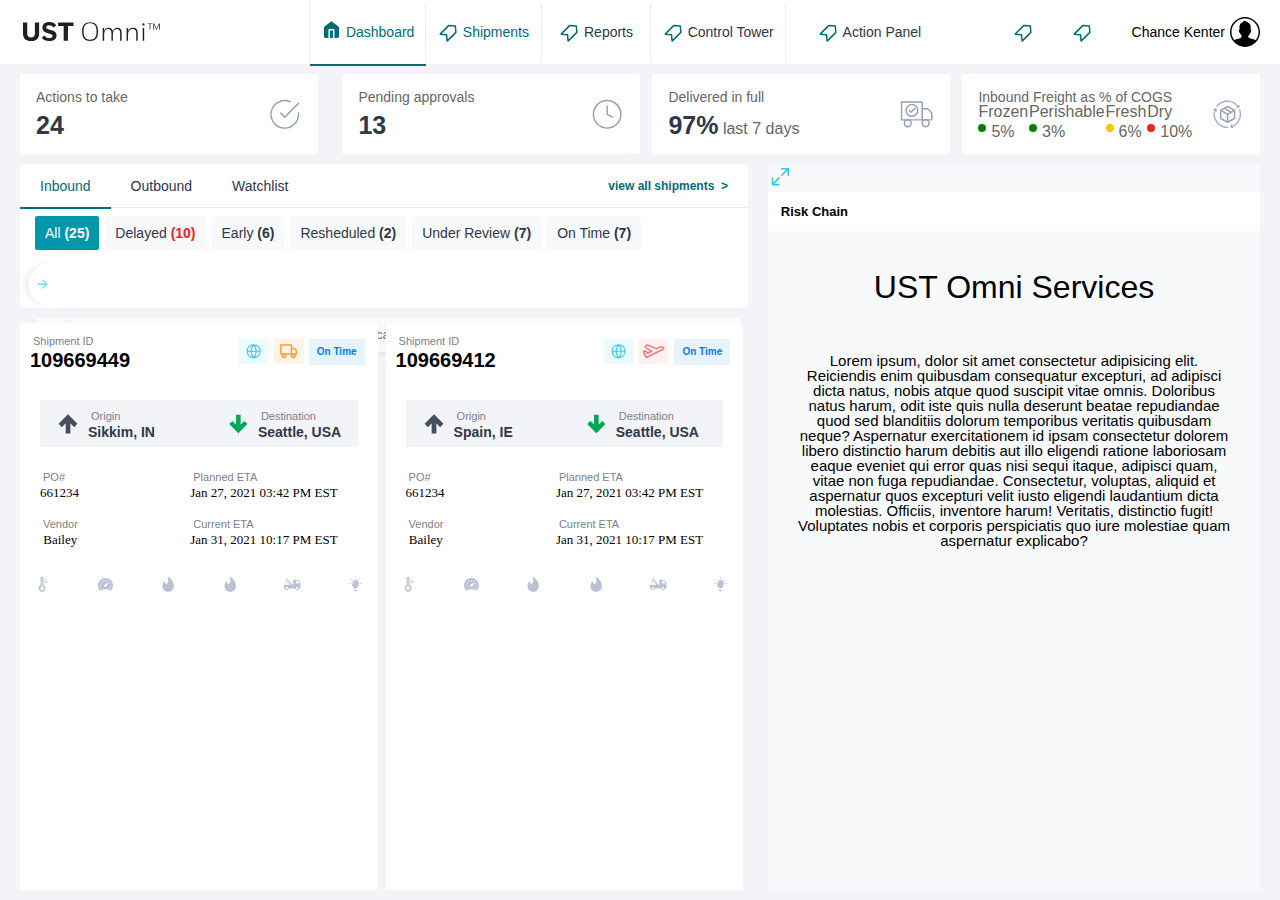
==== commit 46fa4add: "mobile responsive design-v1" ====
--- a/index.html
+++ b/index.html
@@ -8,7 +8,7 @@
     <title>1st Assignment</title>
     <link rel="stylesheet" href="style.css" />
     <link rel="preconnect" href="https://fonts.googleapis.com">
-    <link rel="stylesheet" href="path/to/font-awesome/css/font-awesome.min.css">
+    <link rel="stylesheet" href="https://cdnjs.cloudflare.com/ajax/libs/font-awesome/6.1.1/css/all.min.css">
     <link rel="preconnect" href="https://fonts.gstatic.com" crossorigin>
 
 </head>
@@ -22,7 +22,9 @@
 
             <nav class="header__dashboardlist">
 
-                <ul>
+
+
+                <ul class="header__nav-inks">
                     <a href="https://www.google.com/">
                         <li>
                             <img src="./images/dashboard_icon.svg" alt="dashboard_icon" />
@@ -70,6 +72,13 @@
 
 
             </nav>
+
+            <div class="header__menu-bg">
+
+            </div>
+
+
+
             <div class="header__dashboard">
                 <span><img src="./images/dashboardShipment_icon.svg" alt="shipment_icon" /></span>
                 <span><img src="./images/dashboardShipment_icon.svg" alt="shipment_icon" /></span>
@@ -77,34 +86,51 @@
                 <img src="./images/user-profile.svg" alt="user profile">
             </div>
 
-            <div class="hamburger">
+            <!-- <div class="hamburger">
                 <span class="menu"></span>
                 <span class="menu"></span>
                 <span class="menu"></span>
+            </div> -->
+            <div class="hamburger">
+                <i class="fas fa-bars"></i>
             </div>
 
 
+            <!-- <i class="fa-solid fa-angle-right"></i> -->
+
+
         </header>
 
         <section class="main">
-            <div class="status__header">
-                <div class="status_action_card">
+
+
+            <div class="status__header corousel">
+                <div class="status_action_card track-container">
                     <div class="status__actions">
                         <p class="status__actionstotake">Actions to take</p>
                         <p class="status__actionscount"><b>24</b></p>
                     </div>
-                    <div class="status__actionsimage">
-                        <img src="./images/ActionsToTake.svg" alt="Actions to take" />
-                    </div>
+
+                    <img src="./images/ActionsToTake.svg" alt="Actions to take" />
+                    <!-- 
+                    <button class="carousel__button carousel__button--right">
+                        <img class="angle-right" src="./images/angle-right-design.svg" alt="angle-right">
+                    </button> -->
+
+                    <!-- <button class="carousel__buttona carousel__button--right">
+                        <img class="angle-right" src="./images/angle-right.svg" alt="angle-right">
+                    </button> -->
+
                 </div>
+                <span aria-label="Next slide" class="nav next" role="button"></span>
                 <div class="status__pendingApproval_card">
                     <div class="status__pendingapprovals">
                         <p class="status__pendingapprovalsText">Pending approvals</p>
                         <p class="status__pendingapprovalscount"><b>13</b></p>
                     </div>
-                    <div class="status__pendingimage">
-                        <img src="./images/pendingApprovals.svg" alt="Actions to take" />
-                    </div>
+
+                    <img src="./images/pendingApprovals.svg" alt="Actions to take" />
+
                 </div>
                 <div class="status__delivered_card">
                     <div class="status__Delivered">
@@ -114,9 +140,9 @@
                             <span class="status__Delivered-last-days">last 7 days</span>
                         </p>
                     </div>
-                    <div class="status__deliveredimage">
-                        <img src="./images/deliveryInFull.svg" alt="Actions to take" />
-                    </div>
+
+                    <img src="./images/deliveryInFull.svg" alt="Actions to take" />
+
                 </div>
                 <div class="status__inbound_frieght">
                     <div class="status__Inbound">
@@ -158,10 +184,12 @@
 
 
                     </div>
-                    <div class="status__inboundimage">
-                        <img src="./images/inBoundFrieght.svg" alt="Actions to take" />
-                    </div>
+
+                    <img src="./images/inBoundFrieght.svg" alt="Actions to take" />
+
                 </div>
+
+
             </div>
 
 
@@ -184,6 +212,8 @@
                             <div class="updates__header-right">
                                 <a href="https://www.google.com/" class="updates__view_all_shipment">view all
                                     shipments &nbsp;<span>></span></a>
+                                <a href="https://www.google.com/" class="updates__view_all">view all
+                                    &nbsp;<span>></span></a>
                             </div>
                         </div>
                         <div class="updates__content">
@@ -195,6 +225,8 @@
                             <a>On Time <span>(7)</span></a>
 
                         </div>
+                        <img class="updates__angle-right" src="./images/updates__angle-right.svg"
+                            alt="updates__angle-right">
 
                         <div class="search">
                             <form action="" class="search__seachfield-box">
@@ -207,6 +239,7 @@
                                     name="search">
                             </form>
                         </div>
+
                     </div>
                     <div class="shipment_cards">
                         <div class="wrapper">
@@ -482,16 +515,7 @@
 
 
 
-                            <!--
-
-                                Nm5                          -->
-
-
-
-
-
-
-                            <!-- num5 ends-->
+
 
                         </div>
 
@@ -507,6 +531,7 @@
                 <section class="container-right">
                     <div class="map">
                         <div class="map__header">
+                            <img class="expand" src="./images/expandbutton__riskChain.svg" alt="">
                             <p><b>Risk Chain</b></p>
                         </div>
                         <div class="content__right">
--- a/style.css
+++ b/style.css
@@ -136,7 +136,6 @@
 }
 
 html {
-  scrollbar-width: thin;
   /* font-size: 62.5%; */
 
   /* font-size 100% = 16px.
@@ -242,7 +241,7 @@
 }
 
 .header__dashboardlist ul > :nth-child(4) li {
-  padding: 1.25rem 1.4rem;
+  padding: 1.25rem 0rem;
 }
 
 .header__dashboardlist ul > :nth-child(4) {
@@ -299,7 +298,7 @@
 .header__dashboard {
   height: 100%;
   display: flex;
-
+  justify-content: flex-end;
   align-items: center;
   width: 18rem;
 }
@@ -326,6 +325,7 @@
 .header__dashbaordusername {
   font-family: "Roboto", sans-serif;
   font-size: 0.875rem;
+  display: block;
 }
 
 .header_dashboardUser_profile {
@@ -362,6 +362,7 @@
   width: 24%;
   border-radius: 2px;
   justify-content: space-between;
+  padding: 1rem;
 }
 
 .status__header > div > :nth-child(1) p {
@@ -393,39 +394,25 @@
   align-items: center;
 }
 
-.status__header > div > :nth-child(1) {
-  margin-left: 20px;
-}
-
 .status__header > :nth-child(4) > :nth-child(1) {
   padding-right: 10px;
 }
 
-.status__header > div > :nth-child(2) {
-  padding-right: 20px;
-}
-
 .status__inbound_freight {
   display: flex;
-}
-
-.status__header > div > :nth-child(1) > :nth-child(1) {
-  padding-bottom: 10px;
 }
 
 .status__header b {
   font-weight: bold;
-  font-size: 25px;
+  font-size: 1.5625rem;
   color: #2f3749;
 }
 
-.status__header div {
-  /* display: flex;
-    justify-content: space-between;
-    align-items: center;
-    width: 20rem;
-    background-color: #ffffff;
-    border: 1px solid red; */
+.status__header > div > div {
+  display: flex;
+  flex-direction: column;
+  justify-content: space-between;
+  height: 100%;
 }
 
 .status__actions div {
@@ -510,6 +497,14 @@
   /* border: 2px solid green; */
   width: 100%;
   background-color: #ffffff;
+}
+
+.updates__header-right .updates__view_all_shipment {
+  display: block;
+}
+
+.updates__header-right .updates__view_all {
+  display: none;
 }
 
 .updates__aboveWrapper {
@@ -768,6 +763,20 @@
   font-family: "Roboto", sans-serif;
 }
 
+.wrapper::-webkit-scrollbar {
+  width: 3px;
+  height: 3px;
+  background-color: black;
+}
+
+.wrapper::-webkit-scrollbar-track {
+  background: #b7c2d2;
+}
+
+.wrapper::-webkit-scrollbar-thumb {
+  background: #888;
+}
+
 .wrapper > div .wrapper__mainDetails > div > div > :nth-child(2),
 .wrapper > div .wrapper__mainDetails > div > div > :nth-child(2) {
   font-size: 0.8125rem;
@@ -931,23 +940,198 @@
 
 .hamburger {
   display: none;
-  background-color: black;
-}
-
-.menu {
+  color: black;
+
+  font-size: 25px;
+  cursor: pointer;
+  margin: 0.625rem;
+}
+
+/* .header__menu-bg {
+   position: absolute;
+  top: 0;
+  left: 0;
+  right: 0;
+  bottom: 100px;
+   width: 100px;
+  height: 100px;
+  background-color: #e94498;
+  display: none;
+  z-index: -1;
+  transition: 0.3s ease;
+}
+
+.show-bg {
   display: block;
-  width: 25px;
-  height: 3px;
-  margin: 5px auto;
-  background-color: white;
-}
-
-@media screen and (max-width: 760px) {
+} */
+
+@media (max-width: 650px) {
+  .header div {
+    width: 15rem;
+  }
+
+  .status__header.corousel {
+    display: flex;
+    min-width: 93.75rem;
+    overflow-x: auto;
+  }
+
+  .status__header.corousel::-webkit-scrollbar {
+    width: 0.3125rem;
+  }
+
+  .status__header div {
+    /* width: 24%; */
+    justify-content: space-between;
+    margin-right: 0.625rem;
+  }
   .hamburger {
     display: block;
-  }
-
-  nav.header__dashboardlist ul a {
+    z-index: 1;
+  }
+
+  span.header__dashbaordusername {
+    display: none;
+  }
+
+  /* html {
+    position: relative;
+  } */
+
+  .header__dashboardlist ul {
+    display: none;
+    /* width: 100%; */
+    flex-direction: column;
+    position: absolute;
+    right: 0;
+    top: 20px;
+  }
+
+  /* .header__dashboardlist ul {
+    position: fixed;
+    left: -100%;
+    top: 70px;
+    gap: 0;
+    flex-direction: column;
+    background-color: #262626;
+    width: 100%;
+    text-align: center;
+    background-color: aqua;
+  } */
+
+  .header__dashboardlist ul.show {
+    display: flex;
+    z-index: 3;
+  }
+
+  .status__header {
+    overflow-x: auto;
+    display: block;
+    overflow-y: hidden;
+  }
+
+  .status__header div {
+    width: 100%;
+  }
+
+  .wrapper__num {
+    height: 50%;
+    width: 100%;
+  }
+
+  .container__left {
+    width: 100%;
+  }
+
+  .container-right {
+    width: 100%;
+    margin-top: 0.625rem;
+    margin-left: 0rem;
+  }
+
+  .content {
+    display: block;
+  }
+
+  .updates__header-right .updates__view_all_shipment {
+    display: none;
+  }
+
+  .updates__header-right a.updates__view_all {
+    display: block;
+    height: 100%;
+  }
+
+  .track-container {
+    position: relative;
+  }
+
+  .status_action_card.track-container {
+    display: flex;
+    overflow: auto;
+    overflow-y: hidden;
+  }
+
+  .nav {
+    background: gray;
+    border-radius: 100%;
+    height: 24px;
+    line-height: 1.5;
+    width: 24px;
+  }
+
+  .next {
+    position: absolute;
+    top: 15%;
+    right: 3.25rem;
+    text-align: center;
+    background-color: #36c8ea;
+  }
+
+  .next:after {
+    content: ">";
+  }
+
+  .updates__content a {
+    min-width: 20%;
+    text-align: center;
+  }
+
+  .updates {
+    position: relative;
+  }
+
+  .updates__content {
+    overflow-x: auto;
+  }
+
+  .updates__angle-right {
+    position: absolute;
+    top: 30%;
+    right: 0%;
+  }
+
+  .wrapper__num {
+    height: 100%;
+  }
+
+  .wrapper > div .wrapper__mainDetails,
+  .wrapper > div .wrapper__mainDetails {
+    padding-bottom: 35px;
+
+    padding-top: 35px;
+  }
+
+  .map {
+    position: relative;
+  }
+
+  .content__right {
+    display: none;
+  }
+}
+
+/* nav.header__dashboardlist ul a {
     position: absolute;
     left: -100%;
     right: 0px;
@@ -967,15 +1151,19 @@
   }
 
   nav.header__dashboardlist ul a {
-  }
-}
-
-@media (max-width: 480px) {
+  } */
+
+/* @media (max-width: 480px) {
   .status__header {
-    display: block;
+    width: 100%;
+  }
+
+  .status__header {
+    overflow-x: hidden;
+    overflow-y: hidden;
   }
 
   .container-right {
     display: none;
   }
-}
+} */
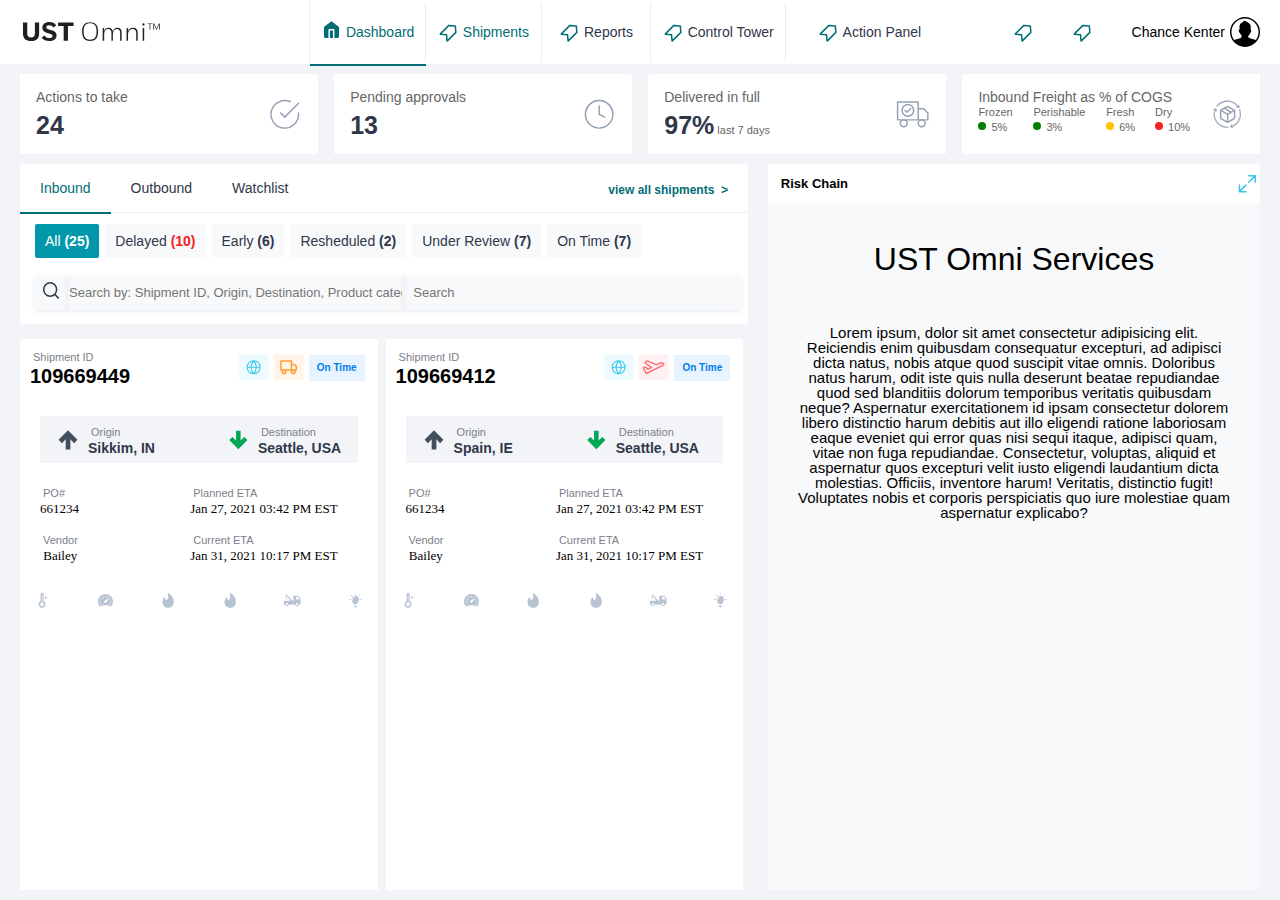
==== commit 50475a18: "css responsive" ====
--- a/index.html
+++ b/index.html
@@ -84,18 +84,18 @@
                 <span><img src="./images/dashboardShipment_icon.svg" alt="shipment_icon" /></span>
                 <span class="header__dashbaordusername">Chance Kenter </span>
                 <img src="./images/user-profile.svg" alt="user profile">
-            </div>
-
-            <!-- <div class="hamburger">
+
+
+                <!-- <div class="hamburger">
                 <span class="menu"></span>
                 <span class="menu"></span>
                 <span class="menu"></span>
             </div> -->
-            <div class="hamburger">
-                <i class="fas fa-bars"></i>
+                <div class="hamburger">
+                    <i class="fas fa-bars"></i>
+                </div>
             </div>
 
-
             <!-- <i class="fa-solid fa-angle-right"></i> -->
 
 
@@ -103,93 +103,96 @@
 
         <section class="main">
 
-
-            <div class="status__header corousel">
-                <div class="status_action_card track-container">
-                    <div class="status__actions">
-                        <p class="status__actionstotake">Actions to take</p>
-                        <p class="status__actionscount"><b>24</b></p>
-                    </div>
-
-                    <img src="./images/ActionsToTake.svg" alt="Actions to take" />
-                    <!-- 
+            <div class="cards__container">
+                <div class="status__header corousel" id="slider-main">
+                    <div class="status_action_card track-container" name="item">
+                        <div class="status__actions">
+                            <p class="status__actionstotake">Actions to take</p>
+                            <p class="status__actionscount"><b>24</b></p>
+                        </div>
+
+                        <img src="./images/ActionsToTake.svg" alt="Actions to take" id="output" />
+                        <!-- 
                     <button class="carousel__button carousel__button--right">
                         <img class="angle-right" src="./images/angle-right-design.svg" alt="angle-right">
                     </button> -->
 
-                    <!-- <button class="carousel__buttona carousel__button--right">
+                        <!-- <button class="carousel__buttona carousel__button--right">
                         <img class="angle-right" src="./images/angle-right.svg" alt="angle-right">
+
                     </button> -->
+                    </div>
+                    <span aria-label="Next slide" class="nav next" role="button" onclick="nextSlide()"></span>
+
+
+                    <div class="status__pendingApproval_card" name="item">
+                        <div class="status__pendingapprovals">
+                            <p class="status__pendingapprovalsText">Pending approvals</p>
+                            <p class="status__pendingapprovalscount"><b>13</b></p>
+                        </div>
+
+                        <img src="./images/pendingApprovals.svg" alt="Actions to take" />
+
+                    </div>
+                    <div class="status__delivered_card" name="item">
+                        <div class="status__Delivered">
+                            <p class="status__Delivered-in-full">Delivered in full</p>
+                            <p class="status__Delivered-in-full-percentage">
+                                <b>97%</b>
+                                <span class="status__Delivered-last-days">last 7 days</span>
+                            </p>
+                        </div>
+
+                        <img src="./images/deliveryInFull.svg" alt="Actions to take" />
+
+                    </div>
+                    <div class="status__inbound_frieght" name="item">
+                        <div class="status__Inbound">
+                            <p class="status__Inbound-frieght">
+                                Inbound Freight as % of COGS
+                            </p>
+
+
+                            <div class="items">
+                                <div class="cla">
+                                    <p class="status__Inbound">Frozen</p>
+                                    <p class="status__color">
+                                        <span>5%</span>
+                                    </p>
+                                </div>
+                                <div class="cla">
+                                    <p class="status__Inbound">Perishable</p>
+                                    <p class="status__color">
+                                        <span>3%</span>
+                                    </p>
+                                </div>
+
+                                <div class="cla">
+                                    <p class="status__Inbound">Fresh</p>
+                                    <p class="status__color">
+                                        <span>6%</span>
+                                    </p>
+                                </div>
+
+                                <div class="cla">
+                                    <p class="status__Inbound">Dry</p>
+                                    <p class="status__color">
+                                        <span>10%</span>
+                                    </p>
+                                </div>
+
+                            </div>
+
+
+
+                        </div>
+
+                        <img src="./images/inBoundFrieght.svg" alt="Actions to take" />
+
+                    </div>
+
 
                 </div>
-                <span aria-label="Next slide" class="nav next" role="button"></span>
-                <div class="status__pendingApproval_card">
-                    <div class="status__pendingapprovals">
-                        <p class="status__pendingapprovalsText">Pending approvals</p>
-                        <p class="status__pendingapprovalscount"><b>13</b></p>
-                    </div>
-
-                    <img src="./images/pendingApprovals.svg" alt="Actions to take" />
-
-                </div>
-                <div class="status__delivered_card">
-                    <div class="status__Delivered">
-                        <p class="status__Delivered-in-full">Delivered in full</p>
-                        <p class="status__Delivered-in-full-percentage">
-                            <b>97%</b>
-                            <span class="status__Delivered-last-days">last 7 days</span>
-                        </p>
-                    </div>
-
-                    <img src="./images/deliveryInFull.svg" alt="Actions to take" />
-
-                </div>
-                <div class="status__inbound_frieght">
-                    <div class="status__Inbound">
-                        <p class="status__Inbound-frieght">
-                            Inbound Freight as % of COGS
-                        </p>
-
-
-                        <div class="items">
-                            <div class="cla">
-                                <p class="status__Inbound">Frozen</p>
-                                <p class="status__color">
-                                    <span>5%</span>
-                                </p>
-                            </div>
-                            <div class="cla">
-                                <p class="status__Inbound">Perishable</p>
-                                <p class="status__color">
-                                    <span>3%</span>
-                                </p>
-                            </div>
-
-                            <div class="cla">
-                                <p class="status__Inbound">Fresh</p>
-                                <p class="status__color">
-                                    <span>6%</span>
-                                </p>
-                            </div>
-
-                            <div class="cla">
-                                <p class="status__Inbound">Dry</p>
-                                <p class="status__color">
-                                    <span>10%</span>
-                                </p>
-                            </div>
-
-                        </div>
-
-
-
-                    </div>
-
-                    <img src="./images/inBoundFrieght.svg" alt="Actions to take" />
-
-                </div>
-
-
             </div>
 
 
@@ -234,9 +237,10 @@
                                     <img src="./images/searchIcon.svg" alt="search icon">
 
                                 </button>
-                                <input type="text"
+                                <input class="big" type="text"
                                     placeholder="Search by: Shipment ID, Origin, Destination, Product category, vendor"
                                     name="search">
+                                <input class="small" type="text" placeholder="&nbsp; Search" name="search">
                             </form>
                         </div>
 
@@ -531,8 +535,9 @@
                 <section class="container-right">
                     <div class="map">
                         <div class="map__header">
+
+                            <p><b>Risk Chain</b></p>
                             <img class="expand" src="./images/expandbutton__riskChain.svg" alt="">
-                            <p><b>Risk Chain</b></p>
                         </div>
                         <div class="content__right">
                             <div class="content__heading">
--- a/style.css
+++ b/style.css
@@ -347,10 +347,21 @@
   /* border: 1px solid red; */
 }
 
+.cards__container {
+  width: 100%;
+  height: 5rem;
+  min-width: 100%;
+  overflow-x: scroll;
+}
+
+.cards__container::-webkit-scrollbar {
+  height: 2px;
+}
+
 .status__header {
   display: flex;
   justify-content: space-between;
-  height: 5rem;
+  height: 100%;
 }
 
 .status__header > div {
@@ -369,6 +380,7 @@
   font-family: "Roboto", sans-serif;
   width: 100%;
   color: #666666;
+  font-size: 0.6875rem;
 }
 
 .status__header > div > :nth-child(1) > :nth-child(1) {
@@ -434,7 +446,8 @@
   width: 100%;
 }
 
-.items p {
+.nav.next {
+  display: none;
 }
 
 .item__percentage {
@@ -493,7 +506,7 @@
 
 .updates {
   margin: 0 10px 0 0;
-  height: 9rem;
+  height: 10rem;
   /* border: 2px solid green; */
   width: 100%;
   background-color: #ffffff;
@@ -546,10 +559,6 @@
   height: 100%;
   text-decoration: none;
   font-family: "Roboto", sans-serif;
-}
-
-.updates__header-right :hover {
-  background-color: #0097ab;
 }
 
 .updates__header-left a {
@@ -565,6 +574,7 @@
   font-size: 12px;
   font-weight: 700;
   color: #006e74;
+  height: 100%;
 }
 
 .updates__header-left > :nth-child(1) {
@@ -613,6 +623,10 @@
   cursor: pointer;
   font-family: "Roboto", sans-serif;
 }
+/* 
+.items .cla {
+  margin-bottom: 0.625rem;
+} */
 
 .updates__content > :nth-child(1) {
   font-size: 0.875rem;
@@ -681,7 +695,7 @@
 .shipment_cards {
   width: 100%;
   margin-top: 0.9375rem;
-  height: calc(100% - 9.9375rem);
+  height: calc(100% - 10.9375rem);
 }
 
 .map h1 {
@@ -691,6 +705,13 @@
   align-items: center;
   margin-top: 20px;
   font-family: "Roboto", sans-serif;
+}
+
+.map__header {
+  display: flex;
+  justify-content: space-between;
+  background-color: #ffffff;
+  align-items: center;
 }
 
 .map__header p {
@@ -945,6 +966,10 @@
   font-size: 25px;
   cursor: pointer;
   margin: 0.625rem;
+}
+
+.updates__angle-right {
+  display: none;
 }
 
 /* .header__menu-bg {
@@ -965,15 +990,13 @@
   display: block;
 } */
 
-@media (max-width: 650px) {
-  .header div {
-    width: 15rem;
-  }
-
+@media only screen and (max-width: 480px) {
   .status__header.corousel {
     display: flex;
-    min-width: 93.75rem;
-    overflow-x: auto;
+    /* min-width: 93.75rem; */
+    min-width: 101rem;
+
+    width: 100%;
   }
 
   .status__header.corousel::-webkit-scrollbar {
@@ -981,10 +1004,10 @@
   }
 
   .status__header div {
-    /* width: 24%; */
     justify-content: space-between;
-    margin-right: 0.625rem;
-  }
+    /* margin-right: 0.625rem; */
+  }
+
   .hamburger {
     display: block;
     z-index: 1;
@@ -994,6 +1017,20 @@
     display: none;
   }
 
+  .container__left {
+    padding: 0rem;
+  }
+
+  .updates__content > :nth-child(2) {
+    min-width: 7rem;
+  }
+  .updates__content > :nth-child(4) {
+    min-width: 8rem;
+  }
+  .updates__content > :nth-child(5),
+  .updates__content > :nth-child(6) {
+    min-width: 9rem;
+  }
   /* html {
     position: relative;
   } */
@@ -1053,6 +1090,10 @@
     display: block;
   }
 
+  input.big {
+    display: none;
+  }
+
   .updates__header-right .updates__view_all_shipment {
     display: none;
   }
@@ -1060,9 +1101,16 @@
   .updates__header-right a.updates__view_all {
     display: block;
     height: 100%;
-  }
-
-  .track-container {
+    font-size: 0.75rem;
+    font-family: "Roboto", sans-serif;
+    font-size: 0.8125rem;
+  }
+  .updates__header-right a {
+    padding: 0rem;
+    font-size: 0.75rem;
+  }
+
+  .status__header.corousel > :nth-child(1) {
     position: relative;
   }
 
@@ -1080,12 +1128,16 @@
     width: 24px;
   }
 
-  .next {
+  .nav.next {
+    display: block;
     position: absolute;
     top: 15%;
-    right: 3.25rem;
+    right: 0.7rem;
+    height: 24px;
+    width: 24px;
     text-align: center;
     background-color: #36c8ea;
+    z-index: 1;
   }
 
   .next:after {
@@ -1103,12 +1155,20 @@
 
   .updates__content {
     overflow-x: auto;
+  }
+
+  .updates__content > :nth-child(2) {
   }
 
   .updates__angle-right {
     position: absolute;
     top: 30%;
     right: 0%;
+    display: block;
+  }
+
+  .search {
+    margin-right: 0.625rem;
   }
 
   .wrapper__num {
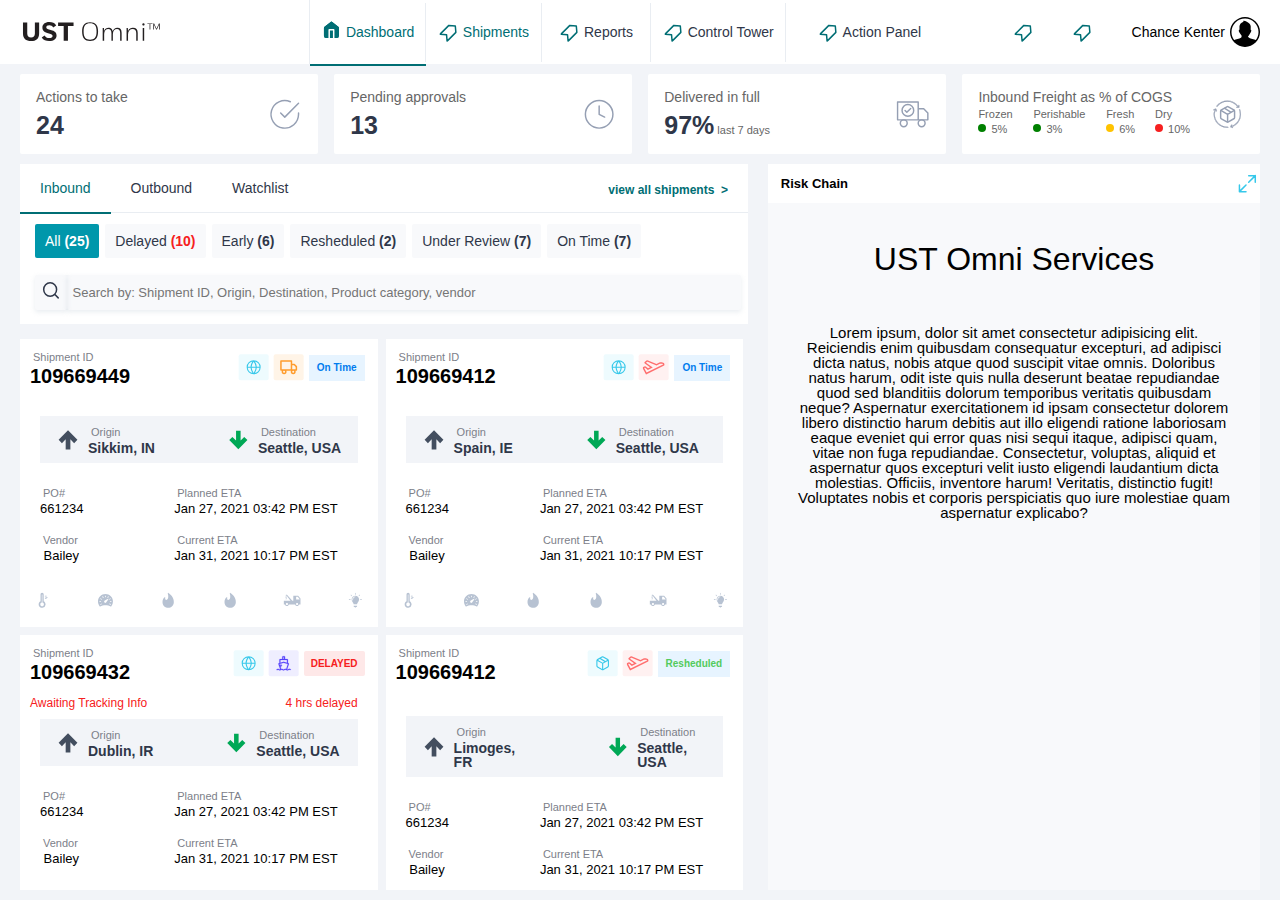
==== commit 30eb655d: "tablet & mobile responsive" ====
--- a/index.html
+++ b/index.html
@@ -122,8 +122,8 @@
 
                     </button> -->
                     </div>
-                    <span aria-label="Next slide" class="nav next" role="button" onclick="nextSlide()"></span>
-
+                    <span aria-label="Next slide" class="nav next" role="button"></span>
+                    <!-- onclick="nextSlide() -->
 
                     <div class="status__pendingApproval_card" name="item">
                         <div class="status__pendingapprovals">
@@ -238,7 +238,7 @@
 
                                 </button>
                                 <input class="big" type="text"
-                                    placeholder="Search by: Shipment ID, Origin, Destination, Product category, vendor"
+                                    placeholder="&nbsp;Search by: Shipment ID, Origin, Destination, Product category, vendor"
                                     name="search">
                                 <input class="small" type="text" placeholder="&nbsp; Search" name="search">
                             </form>
@@ -528,7 +528,13 @@
 
                 </div>
 
-
+                <!-- <section class="container-righttabletView">
+                    <div class="map">
+                        <div class="map__header">
+                            <p><b>Risk Chain</b></p>
+                            <img class="expand" src="./images/expandbutton__riskChain.svg" alt="">
+                        </div>
+                </section> -->
 
 
 
--- a/style.css
+++ b/style.css
@@ -142,6 +142,7 @@
 
   1px = 6.25%
   10px = 62.5% */
+  font-family: "Roboto", sans-serif;
 }
 
 body {
@@ -310,9 +311,6 @@
   padding: 20px;
 }
 
-.header__dashboard img {
-}
-
 .header__dashboard > :nth-child(3) {
   padding-right: 5px;
 }
@@ -345,6 +343,10 @@
 .status {
   margin-top: 15px;
   /* border: 1px solid red; */
+}
+
+input.small {
+  display: none;
 }
 
 .cards__container {
@@ -412,6 +414,10 @@
 
 .status__inbound_freight {
   display: flex;
+}
+
+.status__Inbound-frieght {
+  margin-bottom: 0.3125rem;
 }
 
 .status__header b {
@@ -623,10 +629,6 @@
   cursor: pointer;
   font-family: "Roboto", sans-serif;
 }
-/* 
-.items .cla {
-  margin-bottom: 0.625rem;
-} */
 
 .updates__content > :nth-child(1) {
   font-size: 0.875rem;
@@ -744,7 +746,7 @@
   background-color: #ffffff;
   width: calc(50% - 0.4rem);
   padding: 0.625rem;
-  height: 100%;
+  height: 18rem;
   background-color: #ffffff;
 }
 
@@ -801,6 +803,7 @@
 .wrapper > div .wrapper__mainDetails > div > div > :nth-child(2),
 .wrapper > div .wrapper__mainDetails > div > div > :nth-child(2) {
   font-size: 0.8125rem;
+  font-family: "Roboto", sans-serif;
 }
 
 .wrapper > div .wrapper__mainDetails,
@@ -921,7 +924,8 @@
   color: #f62020;
   border-radius: 2px;
   font-size: 0.625rem;
-  padding: 0.3125rem;
+  /* padding: 0.3125rem; */
+  padding: 0.44rem;
   font-weight: bold;
 }
 
@@ -938,8 +942,12 @@
   justify-content: space-between;
   margin-right: 10px;
   font-size: 12px;
-  margin-bottom: 0.9375rem;
+  margin-bottom: 0.625rem;
   color: #f62020;
+}
+
+.wrapper__main.num3 .wrapper__mainDetails {
+  /* margin: 0.325rem 0rem; */
 }
 
 .wrapper__mainDetails.num4 {
@@ -972,31 +980,13 @@
   display: none;
 }
 
-/* .header__menu-bg {
-   position: absolute;
-  top: 0;
-  left: 0;
-  right: 0;
-  bottom: 100px;
-   width: 100px;
-  height: 100px;
-  background-color: #e94498;
-  display: none;
-  z-index: -1;
-  transition: 0.3s ease;
-}
-
-.show-bg {
-  display: block;
-} */
-
-@media only screen and (max-width: 480px) {
+@media only screen and (min-width: 280px) and (max-width: 640px) {
   .status__header.corousel {
     display: flex;
     /* min-width: 93.75rem; */
     min-width: 101rem;
 
-    width: 100%;
+    width: 400%;
   }
 
   .status__header.corousel::-webkit-scrollbar {
@@ -1094,6 +1084,10 @@
     display: none;
   }
 
+  input.small {
+    display: block;
+  }
+
   .updates__header-right .updates__view_all_shipment {
     display: none;
   }
@@ -1110,25 +1104,18 @@
     font-size: 0.75rem;
   }
 
-  .status__header.corousel > :nth-child(1) {
-    position: relative;
-  }
-
   .status_action_card.track-container {
     display: flex;
     overflow: auto;
     overflow-y: hidden;
   }
 
-  .nav {
-    background: gray;
+  .cards__container {
+    position: relative;
+  }
+
+  .nav.next {
     border-radius: 100%;
-    height: 24px;
-    line-height: 1.5;
-    width: 24px;
-  }
-
-  .nav.next {
     display: block;
     position: absolute;
     top: 15%;
@@ -1137,7 +1124,8 @@
     width: 24px;
     text-align: center;
     background-color: #36c8ea;
-    z-index: 1;
+    /* z-index: 1; */
+    line-height: 1.5;
   }
 
   .next:after {
@@ -1155,9 +1143,6 @@
 
   .updates__content {
     overflow-x: auto;
-  }
-
-  .updates__content > :nth-child(2) {
   }
 
   .updates__angle-right {
@@ -1172,12 +1157,12 @@
   }
 
   .wrapper__num {
-    height: 100%;
+    height: 22rem;
   }
 
   .wrapper > div .wrapper__mainDetails,
   .wrapper > div .wrapper__mainDetails {
-    padding-bottom: 35px;
+    /* padding-bottom: 35px; */
 
     padding-top: 35px;
   }
@@ -1191,39 +1176,55 @@
   }
 }
 
-/* nav.header__dashboardlist ul a {
-    position: absolute;
-    left: -100%;
-    right: 0px;
-    top: 30rem;
-    height: 100vh;
+@media only screen and (min-width: 640px) and (max-width: 992px) {
+  .header__dashboardlist ul {
+    display: none;
+  }
+
+  .hamburger {
+    display: block;
+    z-index: 1;
+  }
+
+  .header nav {
+    width: 0%;
+  }
+  header.header {
+    justify-content: space-between;
+  }
+
+  .header__dashboard {
+    width: 20rem;
+  }
+
+  .cards__container {
+    height: 15rem;
+  }
+
+  .status__header {
+    height: 100%;
+    width: 100%;
     display: flex;
     flex-direction: column;
-    align-items: center;
-    background-color: blue;
+    flex-wrap: wrap;
+    row-gap: 1rem;
+    column-gap: 1rem;
+  }
+
+  .status__header div {
+    min-width: 48%;
+    height: 44%;
+  }
+
+  .content {
+    display: block;
+  }
+
+  .container__left {
     width: 100%;
-    text-align: center;
-    transition: 0.3s;
-  }
-
-  nav.header__dashboardlist a {
-    margin: 16px 0;
-  }
-
-  nav.header__dashboardlist ul a {
-  } */
-
-/* @media (max-width: 480px) {
-  .status__header {
+  }
+  .container-right {
     width: 100%;
-  }
-
-  .status__header {
-    overflow-x: hidden;
-    overflow-y: hidden;
-  }
-
-  .container-right {
     display: none;
   }
-} */
+}
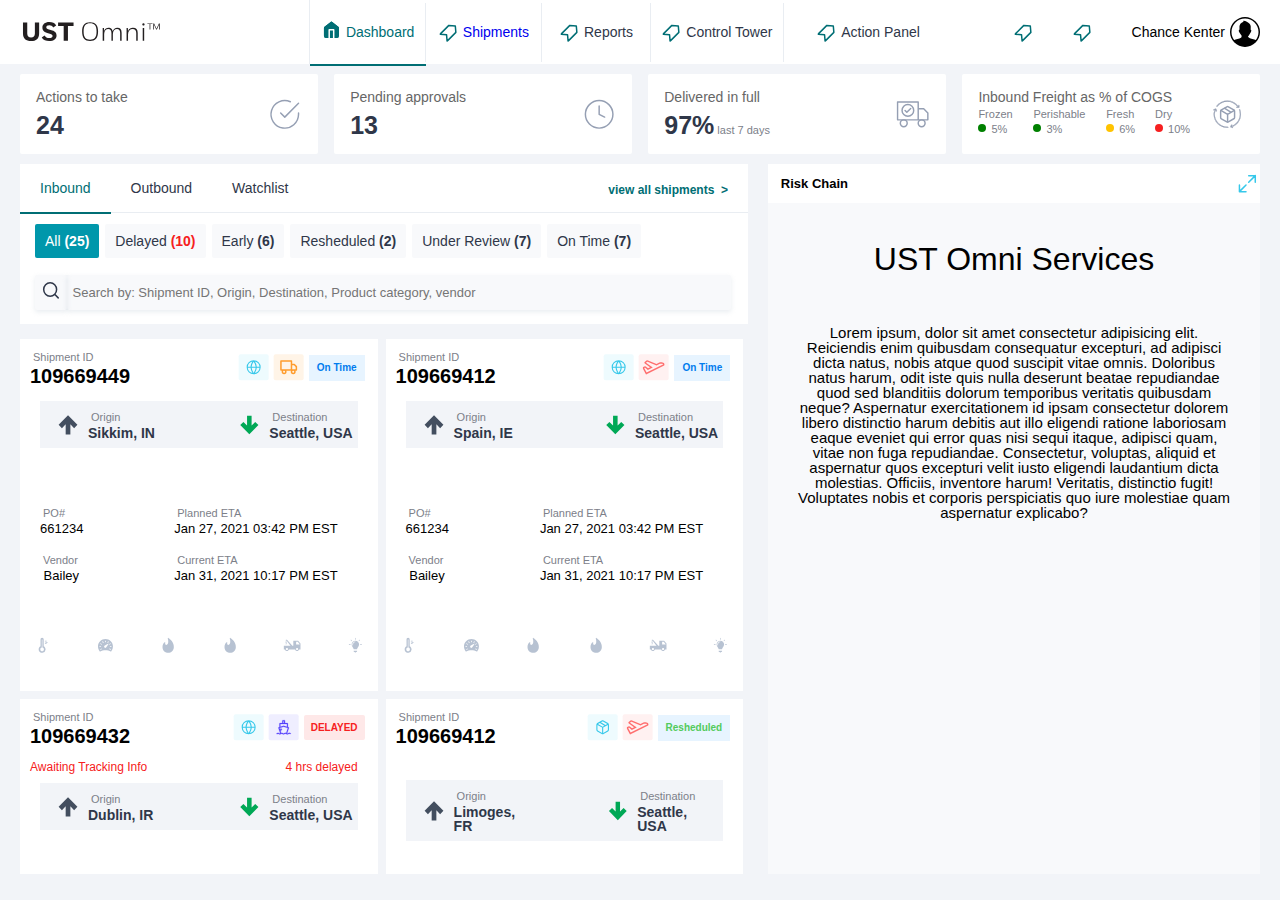
==== commit e8295065: "Js functionality Implemented" ====
--- a/index.html
+++ b/index.html
@@ -94,6 +94,7 @@
                 <div class="hamburger">
                     <i class="fas fa-bars"></i>
                 </div>
+                <div class="close-menu"><i class="fa-solid fa-x"></i></div>
             </div>
 
             <!-- <i class="fa-solid fa-angle-right"></i> -->
@@ -101,11 +102,71 @@
 
         </header>
 
+        <nav class="header__tabletDashboardlist">
+
+
+
+            <ul class="header__nav-inks">
+                <a href="https://www.google.com/">
+                    <li>
+                        <img src="./images/Hamburger/Hambur-mobile-dashboard.svg" alt="dashboard_icon" />
+                        <div class="cls">Dashboard</div>
+
+                    </li>
+                </a>
+
+                <a href="https://www.google.com/">
+                    <li>
+
+                        <img src="./images/Hamburger/Hamburger - mobile -Shipment_Mgmt.svg" alt="shipment_icon" />
+                        <div>Shipments</div>
+                    </li>
+                </a>
+
+
+                <a href="https://www.google.com/">
+                    <li>
+
+                        <img src="./images/Hamburger/Hamburger - mobile -Shipment_Mgmt.svg" alt="shipment_icon" />
+                        <div>Reports</div>
+                    </li>
+                </a>
+
+                <a href="https://www.google.com/">
+                    <li>
+
+                        <img src="./images/Hamburger/Hamburger - mobile -Shipment_Mgmt.svg" alt="shipment_icon" />
+                        <div>Control Tower</div>
+                    </li>
+                </a>
+
+
+                <a href="https://www.google.com/">
+                    <li>
+
+                        <img src="./images/Hamburger/Hamburger - mobile -Shipment_Mgmt.svg" alt="shipment_icon" />
+                        <div>Action Panel</div>
+                    </li>
+                </a>
+
+
+            </ul>
+
+
+        </nav>
+
+
+
+
         <section class="main">
 
-            <div class="cards__container">
-                <div class="status__header corousel" id="slider-main">
-                    <div class="status_action_card track-container" name="item">
+            <div class="cards__container" id="cont">
+                <span aria-label="Next slide" id="nextButton" class="nav next" role="button"></span>
+                <!--  onclick="nextClick()"-->
+                <span aria-label="Next slide" id="previousButton" class="nav previous" role="button"></span>
+                <!--onclick="previousClick()"-->
+                <div class="status__actionCards">
+                    <div class="status_card" id="cont1">
                         <div class="status__actions">
                             <p class="status__actionstotake">Actions to take</p>
                             <p class="status__actionscount"><b>24</b></p>
@@ -122,10 +183,10 @@
 
                     </button> -->
                     </div>
-                    <span aria-label="Next slide" class="nav next" role="button"></span>
+
                     <!-- onclick="nextSlide() -->
 
-                    <div class="status__pendingApproval_card" name="item">
+                    <div class="status_card">
                         <div class="status__pendingapprovals">
                             <p class="status__pendingapprovalsText">Pending approvals</p>
                             <p class="status__pendingapprovalscount"><b>13</b></p>
@@ -134,9 +195,9 @@
                         <img src="./images/pendingApprovals.svg" alt="Actions to take" />
 
                     </div>
-                    <div class="status__delivered_card" name="item">
+                    <div class="status_card">
                         <div class="status__Delivered">
-                            <p class="status__Delivered-in-full">Delivered in full</p>
+                            <p class="status__Delivered-in-fullText">Delivered in full</p>
                             <p class="status__Delivered-in-full-percentage">
                                 <b>97%</b>
                                 <span class="status__Delivered-last-days">last 7 days</span>
@@ -146,9 +207,9 @@
                         <img src="./images/deliveryInFull.svg" alt="Actions to take" />
 
                     </div>
-                    <div class="status__inbound_frieght" name="item">
+                    <div class="status_card">
                         <div class="status__Inbound">
-                            <p class="status__Inbound-frieght">
+                            <p class="status__Inbound-frieghtText">
                                 Inbound Freight as % of COGS
                             </p>
 
@@ -190,6 +251,23 @@
                         <img src="./images/inBoundFrieght.svg" alt="Actions to take" />
 
                     </div>
+
+
+                    <div class="status__tabletViewInbound">
+                        <div class="status__Inbound">
+                            <p class="status__Inbound-frieght">
+                                Cost of Goods Sold
+                            </p>
+                            <p class="status__Delivered-in-full-percentage">
+                                <b>83%</b>
+                                <span class="status__Delivered-last-days">this quarter</span>
+
+                        </div>
+
+                        <img src="./images/inBoundFrieght.svg" alt="Actions to take" />
+                    </div>
+
+
 
 
                 </div>
@@ -228,8 +306,14 @@
                             <a>On Time <span>(7)</span></a>
 
                         </div>
-                        <img class="updates__angle-right" src="./images/updates__angle-right.svg"
-                            alt="updates__angle-right">
+                        <div class="updates__angle-right">
+                            <!--onclick="scrollContent()"-->
+                            <img src="./images/updates__angle-right.svg" alt="updates__angle-right">
+                        </div>
+
+                        <div class="updates__angle-left" onclick="scrollLeftContent()">
+                            <img src="./images/updates__angle-right.svg" alt="updates__angle-left">
+                        </div>
 
                         <div class="search">
                             <form action="" class="search__seachfield-box">
@@ -237,10 +321,10 @@
                                     <img src="./images/searchIcon.svg" alt="search icon">
 
                                 </button>
-                                <input class="big" type="text"
+                                <input id="searchBox" class="big" type="text"
                                     placeholder="&nbsp;Search by: Shipment ID, Origin, Destination, Product category, vendor"
-                                    name="search">
-                                <input class="small" type="text" placeholder="&nbsp; Search" name="search">
+                                    name="search" onkeyup="searchFunc()">
+
                             </form>
                         </div>
 
@@ -251,7 +335,7 @@
                                 <div class="wrapper__header">
                                     <div class="wrapper__header-left">
                                         <p>Shipment ID</p>
-                                        <p>109669449</p>
+                                        <p class="text">109669449</p>
                                     </div>
                                     <div class="wrapper__headericons-right">
                                         <img src="./images/global.svg" alt="global image">
@@ -265,7 +349,7 @@
                                             <img src="./images/wrapper__1_arrow.svg" alt="wrapper__1_arrow">
                                             <div class="wrapper__origin">
                                                 <p>Origin</p>
-                                                <p> Sikkim, IN</p>
+                                                <p class="text"> Sikkim, IN</p>
                                             </div>
                                         </div>
 
@@ -273,9 +357,9 @@
                                             <img src="./images/Wrapper1_destinationarrow.svg"
                                                 alt="Wrapper1_destination-arrow">
 
-                                            <div class="wrapper__destination">
+                                            <div class="wrapper__origin">
                                                 <p>Destination</p>
-                                                <p> Seattle, USA</p>
+                                                <p class="text"> Seattle, USA</p>
                                             </div>
                                         </div>
                                     </div>
@@ -315,7 +399,7 @@
                                 <div class="wrapper__header num2">
                                     <div class="wrapper__header-left num2">
                                         <p>Shipment ID</p>
-                                        <p>109669412</p>
+                                        <p class="text">109669412</p>
                                     </div>
                                     <div class="wrapper__headericons-right num2">
                                         <img src="./images/global.svg" alt="global image">
@@ -329,7 +413,7 @@
                                             <img src="./images/wrapper__1_arrow.svg" alt="wrapper__1_arrow">
                                             <div class="wrapper__origin num2">
                                                 <p>Origin</p>
-                                                <p> Spain, IE</p>
+                                                <p class="text"> Spain, IE</p>
                                             </div>
                                         </div>
 
@@ -337,9 +421,9 @@
                                             <img src="./images/Wrapper1_destinationarrow.svg"
                                                 alt="Wrapper1_destination-arrow">
 
-                                            <div class="wrapper__destination num2">
+                                            <div class="wrapper__origin num2">
                                                 <p>Destination</p>
-                                                <p> Seattle, USA</p>
+                                                <p class="text"> Seattle, USA</p>
                                             </div>
                                         </div>
                                     </div>
@@ -381,7 +465,7 @@
                                 <div class="wrapper__header num3">
                                     <div class="wrapper__header-left num3">
                                         <p>Shipment ID</p>
-                                        <p>109669432</p>
+                                        <p class="text">109669432</p>
 
 
                                     </div>
@@ -405,7 +489,7 @@
                                             <img src="./images/wrapper__1_arrow.svg" alt="wrapper__1_arrow">
                                             <div class="wrapper__origin num3">
                                                 <p>Origin</p>
-                                                <p> Dublin, IR</p>
+                                                <p class="text"> Dublin, IR</p>
                                             </div>
                                         </div>
 
@@ -413,9 +497,9 @@
                                             <img src="./images/Wrapper1_destinationarrow.svg"
                                                 alt="Wrapper1_destination-arrow">
 
-                                            <div class="wrapper__destination num3">
+                                            <div class="wrapper__origin num3">
                                                 <p>Destination</p>
-                                                <p> Seattle, USA</p>
+                                                <p class="text"> Seattle, USA</p>
                                             </div>
                                         </div>
                                     </div>
@@ -455,7 +539,7 @@
                                 <div class="wrapper__header num4">
                                     <div class="wrapper__header-left num4">
                                         <p>Shipment ID</p>
-                                        <p>109669412</p>
+                                        <p class="text">109669412</p>
                                     </div>
                                     <div class="wrapper__headericons-right num4">
                                         <img src="./images/wrapper4__global.svg" alt="global image">
@@ -469,7 +553,7 @@
                                             <img src="./images/wrapper__1_arrow.svg" alt="wrapper__1_arrow">
                                             <div class="wrapper__origin num4">
                                                 <p>Origin</p>
-                                                <p> Limoges, FR</p>
+                                                <p class="text"> Limoges, FR</p>
                                             </div>
                                         </div>
 
@@ -477,9 +561,9 @@
                                             <img src="./images/Wrapper1_destinationarrow.svg"
                                                 alt="Wrapper1_destination-arrow">
 
-                                            <div class="wrapper__destination num4">
+                                            <div class="wrapper__origin num4">
                                                 <p>Destination</p>
-                                                <p> Seattle, USA</p>
+                                                <p class="text"> Seattle, USA</p>
                                             </div>
                                         </div>
                                     </div>
@@ -506,15 +590,19 @@
                                         </div>
                                     </div>
 
-                                </div>
-                                <div class="wrapper__sub-logos num4">
-                                    <img src="./images/wrapper1/icon_Fire.svg" alt="icon fire pic">
-                                    <img src="./images/wrapper1/meter.svg" alt="icon fire pic">
-                                    <img src="./images/wrapper1/fire.svg" alt="icon fire pic">
-                                    <img src="./images/wrapper1/fire.svg" alt="icon fire pic">
-                                    <img src="./images/wrapper1/JCB.svg" alt="icon fire pic">
-                                    <img src="./images/wrapper1/bulb.svg" alt="icon fire pic">
-                                </div>
+
+                                    <div class="wrapper__sub-logos num4">
+                                        <img src="./images/wrapper1/icon_Fire.svg" alt="icon fire pic">
+                                        <img src="./images/wrapper1/meter.svg" alt="icon fire pic">
+                                        <img src="./images/wrapper1/fire.svg" alt="icon fire pic">
+                                        <img src="./images/wrapper1/fire.svg" alt="icon fire pic">
+                                        <img src="./images/wrapper1/JCB.svg" alt="icon fire pic">
+                                        <img src="./images/wrapper1/bulb.svg" alt="icon fire pic">
+                                    </div>
+
+                                </div>
+
+
                             </div>
 
 
@@ -562,23 +650,36 @@
                             </p>
 
                         </div>
+
+                    </div>
+
                 </section>
+
             </div>
 
 
-
-
         </section>
 
-
-
-
-
-
-
-
-
-        </section>
+        <footer class="map__tabletView">
+            <div class="map__header">
+
+                <p><b>Risk Chain</b></p>
+                <img class="expand" src="./images/expandbutton__riskChain.svg" alt="">
+            </div>
+        </footer>
+
+
+
+
+
+
+
+
+
+
+
+
+
 
 
 
--- a/style.css
+++ b/style.css
@@ -143,6 +143,7 @@
   1px = 6.25%
   10px = 62.5% */
   font-family: "Roboto", sans-serif;
+  height: 100%;
 }
 
 body {
@@ -253,7 +254,7 @@
 }
 
 .header__dashboardlist ul > :nth-child(5) {
-  width: 26%;
+  width: 27%;
 }
 
 .header__dashboardlist ul div {
@@ -275,8 +276,7 @@
   margin-left: 5px;
 }
 
-.header__dashboardlist ul > :nth-child(1),
-.header__dashboardlist ul > :nth-child(2) {
+.header__dashboardlist ul > :nth-child(1) {
   color: #006e74;
 }
 
@@ -343,10 +343,6 @@
 .status {
   margin-top: 15px;
   /* border: 1px solid red; */
-}
-
-input.small {
-  display: none;
 }
 
 .cards__container {
@@ -360,13 +356,13 @@
   height: 2px;
 }
 
-.status__header {
+.status__actionCards {
   display: flex;
   justify-content: space-between;
   height: 100%;
 }
 
-.status__header > div {
+.status__actionCards > div {
   display: flex;
   background-color: #ffffff;
   align-items: center;
@@ -378,29 +374,29 @@
   padding: 1rem;
 }
 
-.status__header > div > :nth-child(1) p {
+.status__actionCards > div > :nth-child(1) p {
   font-family: "Roboto", sans-serif;
   width: 100%;
   color: #666666;
   font-size: 0.6875rem;
 }
 
-.status__header > div > :nth-child(1) > :nth-child(1) {
+.status__actionCards > div > :nth-child(1) > :nth-child(1) {
   color: #666;
   font-size: 0.875rem;
   font-weight: 500;
   font-family: "Roboto", sans-serif;
 }
 
-.status__header > :nth-child(3) > :nth-child(1) span,
-.status__header > :nth-child(4) > :nth-child(1) > :nth-child(2) p {
+.status__actionCards > :nth-child(3) > :nth-child(1) span,
+.status__actionCards > :nth-child(4) > :nth-child(1) > :nth-child(2) p {
   font-family: "Roboto", sans-serif;
   font-size: 11px;
   font-weight: normal;
   color: #7c8089;
 }
 
-.status__header > :nth-child(4) > :nth-child(1) > :nth-child(3) p {
+.status__actionCards > :nth-child(4) > :nth-child(1) > :nth-child(3) p {
   font-family: "Roboto", sans-serif;
   font-size: 11px;
   font-weight: bold;
@@ -408,7 +404,7 @@
   align-items: center;
 }
 
-.status__header > :nth-child(4) > :nth-child(1) {
+.status__actionCards > :nth-child(4) > :nth-child(1) {
   padding-right: 10px;
 }
 
@@ -416,31 +412,31 @@
   display: flex;
 }
 
-.status__Inbound-frieght {
+.status__Inbound-frieghtText {
   margin-bottom: 0.3125rem;
 }
 
-.status__header b {
+.status__actionCards b {
   font-weight: bold;
   font-size: 1.5625rem;
   color: #2f3749;
 }
 
-.status__header > div > div {
+.status__actionCards > div > div {
   display: flex;
   flex-direction: column;
   justify-content: space-between;
   height: 100%;
 }
 
-.status__actions div {
+.status__card div {
   /* display: flex;
     justify-content: flex-start; */
   margin: 10px 0 0 10px;
   width: 10rem;
 }
 
-.status__header img {
+.status__actionCards img {
   width: 34px;
   height: 34px;
 }
@@ -453,6 +449,10 @@
 }
 
 .nav.next {
+  display: none;
+}
+
+.nav.previous {
   display: none;
 }
 
@@ -590,7 +590,7 @@
 
 .container-right {
   background-color: #ffffff;
-
+  height: 100%;
   width: 40%;
   /* height: 100%; */
   background-color: #f8f9fb;
@@ -600,7 +600,7 @@
 .content {
   width: 100%;
   display: flex;
-  height: calc(100% - 5.625rem);
+  height: calc(100% - 6.625rem);
   margin-top: 0.625rem;
   justify-content: space-between;
 }
@@ -740,13 +740,14 @@
   column-gap: 0.5rem;
   flex-direction: row;
   overflow-y: scroll;
+  overflow-x: hidden;
 }
 
 .wrapper__num {
   background-color: #ffffff;
   width: calc(50% - 0.4rem);
   padding: 0.625rem;
-  height: 18rem;
+
   background-color: #ffffff;
 }
 
@@ -754,7 +755,7 @@
 .wrapper__num .wrapper__header {
   display: flex;
   justify-content: space-between;
-  margin-bottom: 1.875rem;
+  margin-bottom: 0.9375rem;
   width: 100%;
 }
 
@@ -818,11 +819,6 @@
   font-weight: bold;
 }
 
-.wrapper__num .wrapper__header {
-  display: flex;
-  justify-content: space-between;
-}
-
 .wrapper__headericons-right,
 .wrapper__headericons-right.num3 {
   display: flex;
@@ -859,7 +855,7 @@
 .wrapper__main_Origin-Destination.num2,
 .wrapper__main_Origin-Destination.num4 {
   display: flex;
-  /* justify-content: space-around; */
+  justify-content: space-between;
   background-color: #f2f4f8;
   align-items: center;
   padding: 0.5rem 0.3125rem;
@@ -908,7 +904,7 @@
 
 .wrapper__mainDetails > :nth-child(1) div,
 .wrapper__mainDetails > :nth-child(2) div {
-  margin: 1.25rem 1.875rem 1.25rem 0.625rem;
+  margin: 1.25rem 1.875rem 0.625rem 0.625rem;
 }
 
 .wrapper__header.num,
@@ -933,10 +929,6 @@
   color: #53cb5d;
 }
 
-.wrapper__sub-logos.num4 {
-  margin-top: 0.625rem;
-}
-
 .trackingStatus {
   display: flex;
   justify-content: space-between;
@@ -959,14 +951,6 @@
   justify-content: space-between;
 }
 
-/* .header__dashboardlist {
-  position: fixed;
-  left: -100%;
-  top: 70px;
-  flex-direction: column;
-  background-color: #262626;
-} */
-
 .hamburger {
   display: none;
   color: black;
@@ -980,7 +964,61 @@
   display: none;
 }
 
+section.main {
+  position: relative;
+}
+
+.map__tabletView {
+  display: none;
+  position: absolute;
+  bottom: 0%;
+  width: 100%;
+}
+
+.status__actionCards > :nth-child(5) {
+  display: none;
+}
+
+.updates__content a:hover,
+.updates__header-right a:hover {
+  font-size: 0.875rem;
+  font-weight: 500;
+  background-color: #0097ab;
+  border-radius: 2px;
+  color: white;
+}
+
+.updates__header-left a:hover {
+  box-shadow: 0 2px 0 0 #006e74;
+  color: #006e74;
+}
+
+.header__tabletDashboardlist {
+  display: none;
+}
+
+.close-menu {
+  display: none;
+}
+
+.updates__angle-left {
+  display: none;
+}
+
 @media only screen and (min-width: 280px) and (max-width: 640px) {
+  body,
+  root {
+    height: 100%;
+  }
+
+  html {
+    font-family: "Roboto", sans-serif;
+  }
+
+  .show-menu {
+    display: block;
+  }
+
   .status__header.corousel {
     display: flex;
     /* min-width: 93.75rem; */
@@ -993,7 +1031,7 @@
     width: 0.3125rem;
   }
 
-  .status__header div {
+  .status__actionCards div {
     justify-content: space-between;
     /* margin-right: 0.625rem; */
   }
@@ -1003,6 +1041,26 @@
     z-index: 1;
   }
 
+  .close-menu {
+    display: none;
+    padding: 1rem;
+  }
+  .header__nav-inks li:hover {
+    color: #36c8ea;
+  }
+  .close-display {
+    display: block;
+    padding: 1.25rem;
+  }
+
+  .container-right {
+    display: none;
+  }
+
+  .map__tabletView {
+    display: block;
+  }
+
   span.header__dashbaordusername {
     display: none;
   }
@@ -1021,43 +1079,72 @@
   .updates__content > :nth-child(6) {
     min-width: 9rem;
   }
-  /* html {
-    position: relative;
-  } */
 
   .header__dashboardlist ul {
     display: none;
-    /* width: 100%; */
-    flex-direction: column;
-    position: absolute;
-    right: 0;
-    top: 20px;
-  }
-
-  /* .header__dashboardlist ul {
+  }
+
+  .root {
+    position: relative;
+    height: 100%;
+  }
+
+  .header__tabletDashboardlist ul a li,
+  .show-menu {
+    display: flex;
+    padding: 1.25rem;
+    background-color: #ffffff;
+    color: black;
+    box-shadow: 0 1px #e9edf2;
+    flex-basis: 100%;
+  }
+
+  .header__tabletDashboardlist,
+  .show-menu {
+    flex-basis: 100%;
+  }
+
+  .header__tabletDashboardlist a,
+  .header__tabletDashboardlist a img,
+  .show-menu {
+    text-decoration: none;
+    margin-right: 0.3rem;
+  }
+
+  .header__tabletDashboardlist ul,
+  .show-menu {
+    width: 100%;
+  }
+
+  .header__tabletDashboardlist {
     position: fixed;
-    left: -100%;
-    top: 70px;
-    gap: 0;
-    flex-direction: column;
-    background-color: #262626;
+    top: -100%;
     width: 100%;
-    text-align: center;
-    background-color: aqua;
+    height: calc(100% - 4rem);
+    transition: top 9% 2s ease-in-out;
+  }
+
+  .header__tabletDashboardlist.show-menu {
+    top: 9%;
+  }
+
+  /* @keyframes abc {
+    0% {
+      transform: translateY(20%);
+    }
+    25% {
+      transform: translateY(40%);
+    }
   } */
 
-  .header__dashboardlist ul.show {
+  .status__actionCards {
+    overflow-x: auto;
     display: flex;
-    z-index: 3;
-  }
-
-  .status__header {
-    overflow-x: auto;
-    display: block;
     overflow-y: hidden;
-  }
-
-  .status__header div {
+    width: 400%;
+  }
+
+  .status__actionCards div {
     width: 100%;
   }
 
@@ -1080,13 +1167,9 @@
     display: block;
   }
 
-  input.big {
+  /* input.big {
     display: none;
-  }
-
-  input.small {
-    display: block;
-  }
+  } */
 
   .updates__header-right .updates__view_all_shipment {
     display: none;
@@ -1100,8 +1183,8 @@
     font-size: 0.8125rem;
   }
   .updates__header-right a {
-    padding: 0rem;
-    font-size: 0.75rem;
+    /* padding: 0rem;
+    font-size: 0.75rem; */
   }
 
   .status_action_card.track-container {
@@ -1117,15 +1200,34 @@
   .nav.next {
     border-radius: 100%;
     display: block;
-    position: absolute;
-    top: 15%;
-    right: 0.7rem;
+    position: fixed;
+    top: 14%;
+    right: 0.5rem;
     height: 24px;
     width: 24px;
     text-align: center;
     background-color: #36c8ea;
     /* z-index: 1; */
     line-height: 1.5;
+    box-shadow: 0 2px 5px 0 rgb(54 200 234 / 50%);
+  }
+
+  .nav.previous {
+    border-radius: 100%;
+    display: block;
+    position: fixed;
+    top: 14%;
+    left: 0.5rem;
+    height: 24px;
+    width: 24px;
+    text-align: center;
+    background-color: #36c8ea;
+    /* z-index: 1; */
+    line-height: 1.5;
+  }
+
+  .previous:after {
+    content: "<";
   }
 
   .next:after {
@@ -1143,6 +1245,7 @@
 
   .updates__content {
     overflow-x: auto;
+    position: relative;
   }
 
   .updates__angle-right {
@@ -1152,31 +1255,46 @@
     display: block;
   }
 
-  .search {
-    margin-right: 0.625rem;
-  }
-
-  .wrapper__num {
-    height: 22rem;
-  }
-
-  .wrapper > div .wrapper__mainDetails,
-  .wrapper > div .wrapper__mainDetails {
-    /* padding-bottom: 35px; */
-
-    padding-top: 35px;
-  }
-
-  .map {
-    position: relative;
-  }
-
-  .content__right {
-    display: none;
-  }
+  .updates__angle-left {
+    position: absolute;
+    top: 30%;
+    left: 0%;
+    transform: rotate(180deg);
+    /* display: block; */
+
+    background-color: ffffff;
+    border-radius: 10px;
+  }
+}
+
+.search {
+  margin-right: 0.625rem;
+}
+
+.wrapper__num {
+  height: 22rem;
+}
+
+.wrapper > div .wrapper__mainDetails,
+.wrapper > div .wrapper__mainDetails {
+  padding-bottom: 35px;
+
+  padding-top: 35px;
+}
+
+.map {
+  position: relative;
+}
+
+.content__right {
+  display: block;
 }
 
 @media only screen and (min-width: 640px) and (max-width: 992px) {
+  body,
+  root {
+    height: 100%;
+  }
   .header__dashboardlist ul {
     display: none;
   }
@@ -1197,27 +1315,39 @@
     width: 20rem;
   }
 
-  .cards__container {
-    height: 15rem;
-  }
-
-  .status__header {
-    height: 100%;
-    width: 100%;
+  .status__actionCards {
     display: flex;
     flex-direction: column;
     flex-wrap: wrap;
-    row-gap: 1rem;
-    column-gap: 1rem;
-  }
-
-  .status__header div {
-    min-width: 48%;
-    height: 44%;
+    height: 100%;
+    width: 100%;
+  }
+
+  .status__actionCards div {
+    width: 48%;
+    height: 48%;
+  }
+
+  .status__actionCards > :nth-child(5) {
+    display: flex;
+    /* display: flex; */
+  }
+
+  .status__actionCards > :nth-child(4) {
+    display: none;
+  }
+
+  .container-right {
+    display: none;
+  }
+
+  .map__tabletView {
+    display: block;
   }
 
   .content {
     display: block;
+    height: calc(100% - 12.625rem);
   }
 
   .container__left {
@@ -1227,4 +1357,16 @@
     width: 100%;
     display: none;
   }
-}
+
+  .status__actionCards > :nth-child(6) {
+    display: block;
+    display: flex;
+    justify-content: space-between;
+    align-items: center;
+  }
+
+  .cards__container {
+    overflow-x: hidden;
+    height: 12rem;
+  }
+}
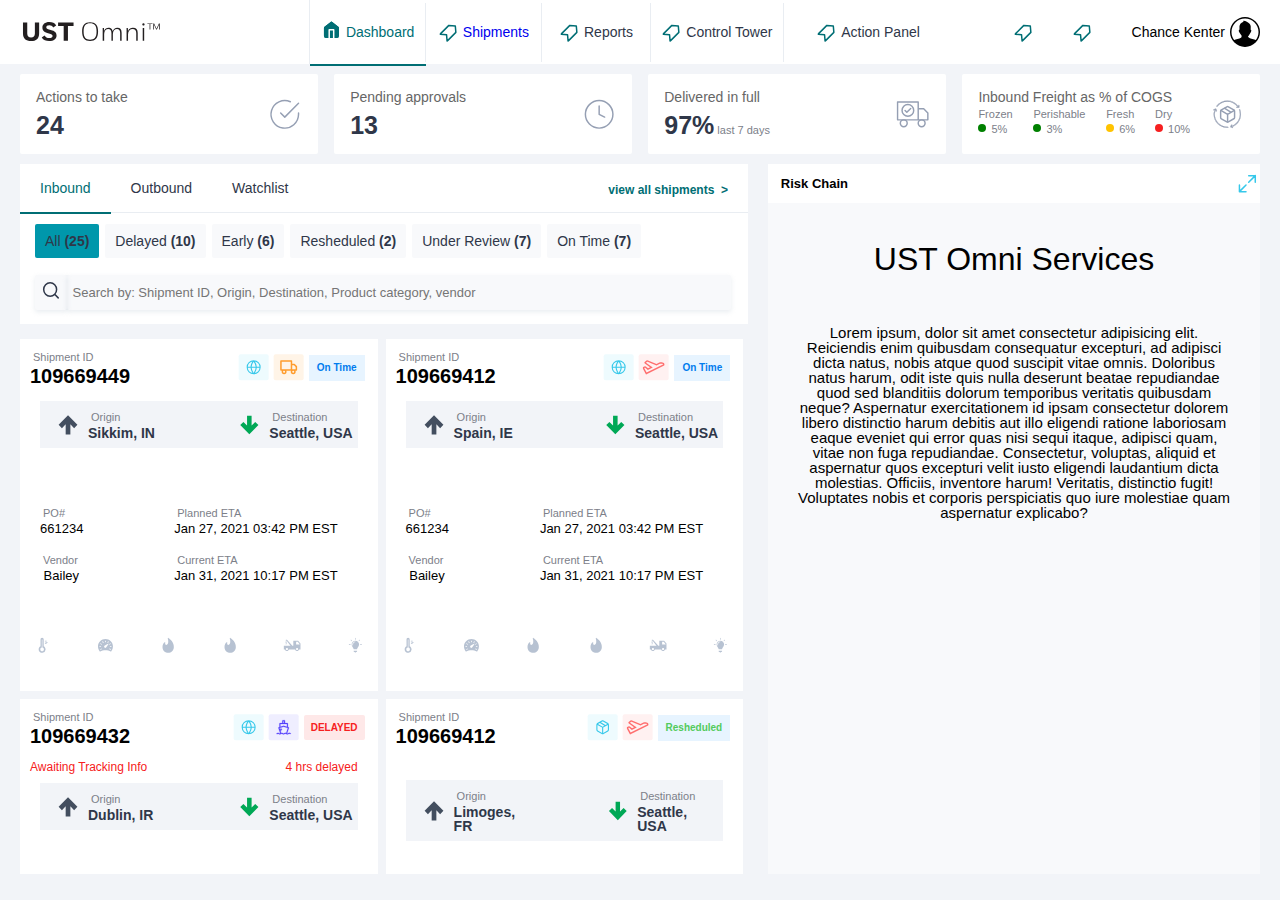
==== commit 1a5bdfb9: "fixed UI issues" ====
--- a/index.html
+++ b/index.html
@@ -25,7 +25,7 @@
 
 
                 <ul class="header__nav-inks">
-                    <a href="https://www.google.com/">
+                    <a class="active" href="#">
                         <li>
                             <img src="./images/dashboard_icon.svg" alt="dashboard_icon" />
                             <div class="cls">Dashboard</div>
@@ -33,7 +33,7 @@
                         </li>
                     </a>
 
-                    <a href="https://www.google.com/">
+                    <a href="#">
                         <li>
 
                             <img src="./images/dashboardShipment_icon.svg" alt="shipment_icon" />
@@ -42,7 +42,7 @@
                     </a>
 
 
-                    <a href="https://www.google.com/">
+                    <a href="#">
                         <li>
 
                             <img src="./images/dashboardShipment_icon.svg" alt="shipment_icon" />
@@ -50,7 +50,7 @@
                         </li>
                     </a>
 
-                    <a href="https://www.google.com/">
+                    <a href="#">
                         <li>
 
                             <img src="./images/dashboardShipment_icon.svg" alt="shipment_icon" />
@@ -59,7 +59,7 @@
                     </a>
 
 
-                    <a href="https://www.google.com/">
+                    <a href="#">
                         <li>
 
                             <img src="./images/dashboardShipment_icon.svg" alt="shipment_icon" />
@@ -107,7 +107,7 @@
 
 
             <ul class="header__nav-inks">
-                <a href="https://www.google.com/">
+                <a href="#">
                     <li>
                         <img src="./images/Hamburger/Hambur-mobile-dashboard.svg" alt="dashboard_icon" />
                         <div class="cls">Dashboard</div>
@@ -115,7 +115,7 @@
                     </li>
                 </a>
 
-                <a href="https://www.google.com/">
+                <a href="#">
                     <li>
 
                         <img src="./images/Hamburger/Hamburger - mobile -Shipment_Mgmt.svg" alt="shipment_icon" />
@@ -124,7 +124,7 @@
                 </a>
 
 
-                <a href="https://www.google.com/">
+                <a href="#">
                     <li>
 
                         <img src="./images/Hamburger/Hamburger - mobile -Shipment_Mgmt.svg" alt="shipment_icon" />
@@ -132,7 +132,7 @@
                     </li>
                 </a>
 
-                <a href="https://www.google.com/">
+                <a href="#">
                     <li>
 
                         <img src="./images/Hamburger/Hamburger - mobile -Shipment_Mgmt.svg" alt="shipment_icon" />
@@ -141,7 +141,7 @@
                 </a>
 
 
-                <a href="https://www.google.com/">
+                <a href="#">
                     <li>
 
                         <img src="./images/Hamburger/Hamburger - mobile -Shipment_Mgmt.svg" alt="shipment_icon" />
@@ -284,9 +284,9 @@
 
                         <div class="updates__header">
                             <div class="updates__header-left">
-                                <a href="https://www.google.com/" class="updates__Inbound">Inbound</a>
-                                <a href="https://www.google.com/" class="updates__Outbound">Outbound</a>
-                                <a href="https://www.google.com/" class="updates__Watchlist">Watchlist</a>
+                                <a href="#" class="updates__Inbound active">Inbound</a>
+                                <a href="#" class="updates__Outbound">Outbound</a>
+                                <a href="#" class="updates__Watchlist">Watchlist</a>
 
 
                             </div>
@@ -298,13 +298,14 @@
                             </div>
                         </div>
                         <div class="updates__content">
-                            <a>All <span>(25)</span></a>
-                            <a>Delayed <span>(10)</span></a>
-                            <a>Early <span>(6)</span></a>
-                            <a>Resheduled <span>(2)</span></a>
-                            <a>Under Review <span>(7)</span></a>
-                            <a>On Time <span>(7)</span></a>
-
+                            <ul>
+                                <li class="active"><a>All <span>(25)</span></a></li>
+                                <li><a>Delayed <span>(10)</span></a></li>
+                                <li><a>Early <span>(6)</span></a></li>
+                                <li><a>Resheduled <span>(2)</span></a></li>
+                                <li> <a>Under Review <span>(7)</span></a></li>
+                                <li><a>On Time <span>(7)</span></a></li>
+                            </ul>
                         </div>
                         <div class="updates__angle-right">
                             <!--onclick="scrollContent()"-->
--- a/style.css
+++ b/style.css
@@ -188,6 +188,11 @@
   justify-content: space-between;
 }
 
+.header__dashboardlist a.active {
+  color: #006e74;
+  box-shadow: 0 2px 0 0 #006e74;
+}
+
 .header__dashboardlist img {
   margin-right: 0.3rem;
 }
@@ -263,7 +268,7 @@
 }
 
 .header__dashboardlist ul > :nth-child(1) {
-  box-shadow: 0 2px 0 0 #006e74;
+  /* box-shadow: 0 2px 0 0 #006e74; */
 
   /* font-family: "Roboto", sans-serif; */
 }
@@ -277,7 +282,7 @@
 }
 
 .header__dashboardlist ul > :nth-child(1) {
-  color: #006e74;
+  /* color: #006e74; */
 }
 
 .header__dashboardlist ul > :nth-child(3),
@@ -583,11 +588,6 @@
   height: 100%;
 }
 
-.updates__header-left > :nth-child(1) {
-  box-shadow: 0 2px 0 0 #006e74;
-  color: #006e74;
-}
-
 .container-right {
   background-color: #ffffff;
   height: 100%;
@@ -618,7 +618,12 @@
   margin-left: 0.75rem;
 }
 
-.updates__content a {
+.updates__header-left a.active {
+  box-shadow: 0 2px 0 0 #006e74;
+  color: #006e74;
+}
+
+.updates__content li {
   font-size: 0.875rem;
   padding: 0.625rem;
   margin-left: 0.1875rem;
@@ -629,18 +634,23 @@
   cursor: pointer;
   font-family: "Roboto", sans-serif;
 }
+.updates__content li {
+  list-style-type: none;
+}
+
+.updates__content ul {
+  display: flex;
+}
+
+.updates__content li.active {
+  background-color: #0097ab;
+}
 
 .updates__content > :nth-child(1) {
   font-size: 0.875rem;
   font-weight: 500;
-  background-color: #0097ab;
+  /* background-color: #0097ab; */
   border-radius: 2px;
-
-  color: white;
-}
-
-.updates__content > :nth-child(1) span {
-  color: white;
 }
 
 .updates__content > :nth-child(2) span {
@@ -979,19 +989,14 @@
   display: none;
 }
 
-.updates__content a:hover,
+/* .updates__content a:hover,
 .updates__header-right a:hover {
   font-size: 0.875rem;
   font-weight: 500;
   background-color: #0097ab;
   border-radius: 2px;
   color: white;
-}
-
-.updates__header-left a:hover {
-  box-shadow: 0 2px 0 0 #006e74;
-  color: #006e74;
-}
+} */
 
 .header__tabletDashboardlist {
   display: none;
@@ -1003,6 +1008,10 @@
 
 .updates__angle-left {
   display: none;
+}
+
+.header__nav-inks li:hover {
+  color: #006e74;
 }
 
 @media only screen and (min-width: 280px) and (max-width: 640px) {
@@ -1045,9 +1054,10 @@
     display: none;
     padding: 1rem;
   }
-  .header__nav-inks li:hover {
-    color: #36c8ea;
-  }
+  .header__nav-inks {
+    width: 100%;
+  }
+
   .close-display {
     display: block;
     padding: 1.25rem;
@@ -1069,14 +1079,14 @@
     padding: 0rem;
   }
 
-  .updates__content > :nth-child(2) {
+  .updates__content ul > :nth-child(2) {
     min-width: 7rem;
   }
-  .updates__content > :nth-child(4) {
+  .updates__content ul > :nth-child(4) {
     min-width: 8rem;
   }
-  .updates__content > :nth-child(5),
-  .updates__content > :nth-child(6) {
+  .updates__content ul > :nth-child(5),
+  .updates__content ul > :nth-child(6) {
     min-width: 9rem;
   }
 
@@ -1087,6 +1097,31 @@
   .root {
     position: relative;
     height: 100%;
+  }
+  /**
+  .header__tabletDashboardlist {
+    display: block;
+    position: fixed;
+    top: -100vh;
+    width: 300px;
+    height: 300px;
+    transition: all 1s ease-in-out;
+  }
+
+  .show-menu {
+    transform: translateY(100vh);
+    display: block;
+    background-color: blue;
+  }
+**/
+
+  .header__tabletDashboardlist {
+    display: block;
+    position: fixed;
+    top: -100vh;
+    width: 100%;
+    height: calc(100% - 6rem);
+    transition: all 1s ease-in-out;
   }
 
   .header__tabletDashboardlist ul a li,
@@ -1097,11 +1132,12 @@
     color: black;
     box-shadow: 0 1px #e9edf2;
     flex-basis: 100%;
-  }
-
-  .header__tabletDashboardlist,
-  .show-menu {
+    align-items: center;
+  }
+
+  .header__tabletDashboardlist.show-menu {
     flex-basis: 100%;
+    transform: translateY(112vh);
   }
 
   .header__tabletDashboardlist a,
@@ -1111,31 +1147,13 @@
     margin-right: 0.3rem;
   }
 
-  .header__tabletDashboardlist ul,
-  .show-menu {
+  .header__tabletDashboardlist ul a {
     width: 100%;
   }
 
-  .header__tabletDashboardlist {
-    position: fixed;
-    top: -100%;
-    width: 100%;
-    height: calc(100% - 4rem);
-    transition: top 9% 2s ease-in-out;
-  }
-
-  .header__tabletDashboardlist.show-menu {
-    top: 9%;
-  }
-
-  /* @keyframes abc {
-    0% {
-      transform: translateY(20%);
-    }
-    25% {
-      transform: translateY(40%);
-    }
-  } */
+  .header__nav-inks > :nth-child(1) {
+    color: #36c8ea;
+  }
 
   .status__actionCards {
     overflow-x: auto;
@@ -1201,7 +1219,7 @@
     border-radius: 100%;
     display: block;
     position: fixed;
-    top: 14%;
+    top: 19%;
     right: 0.5rem;
     height: 24px;
     width: 24px;
@@ -1216,7 +1234,7 @@
     border-radius: 100%;
     display: block;
     position: fixed;
-    top: 14%;
+    top: 19%;
     left: 0.5rem;
     height: 24px;
     width: 24px;
@@ -1234,8 +1252,8 @@
     content: ">";
   }
 
-  .updates__content a {
-    min-width: 20%;
+  .updates__content ul li {
+    min-width: 15%;
     text-align: center;
   }
 
